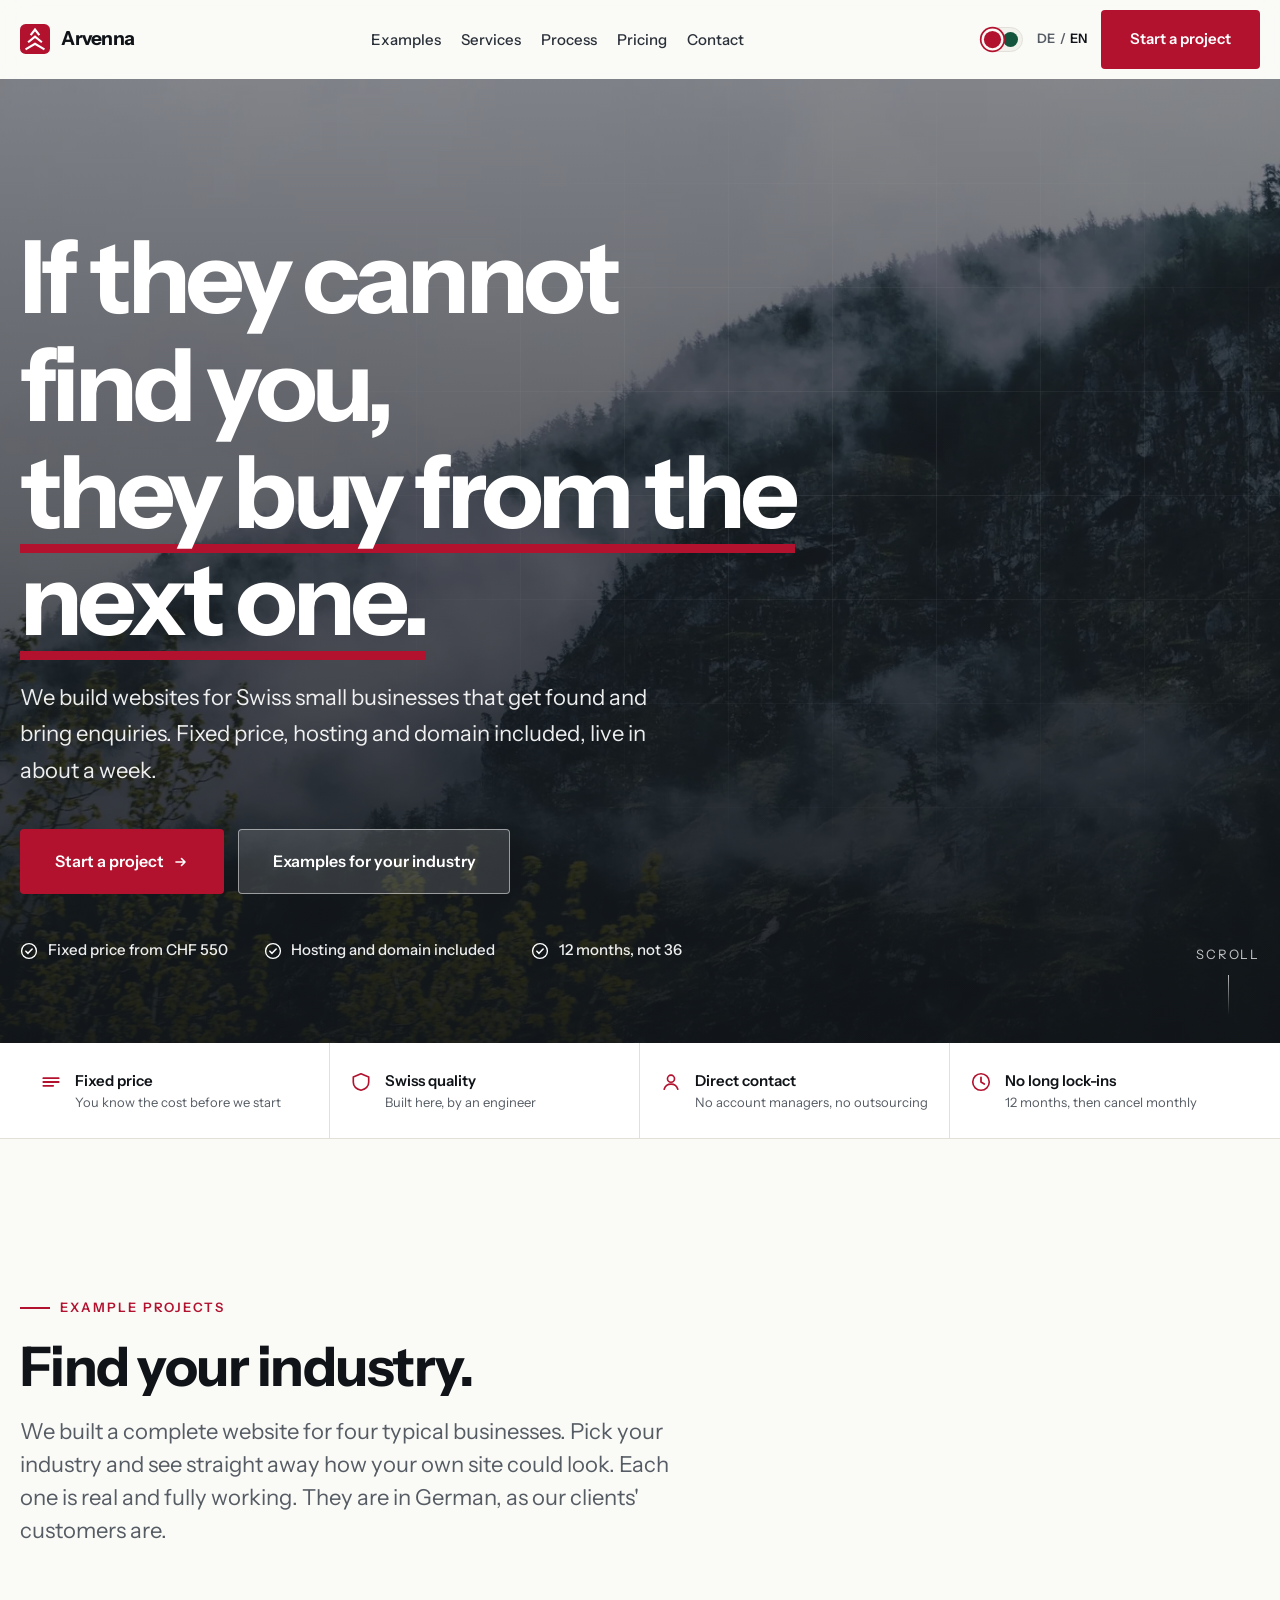
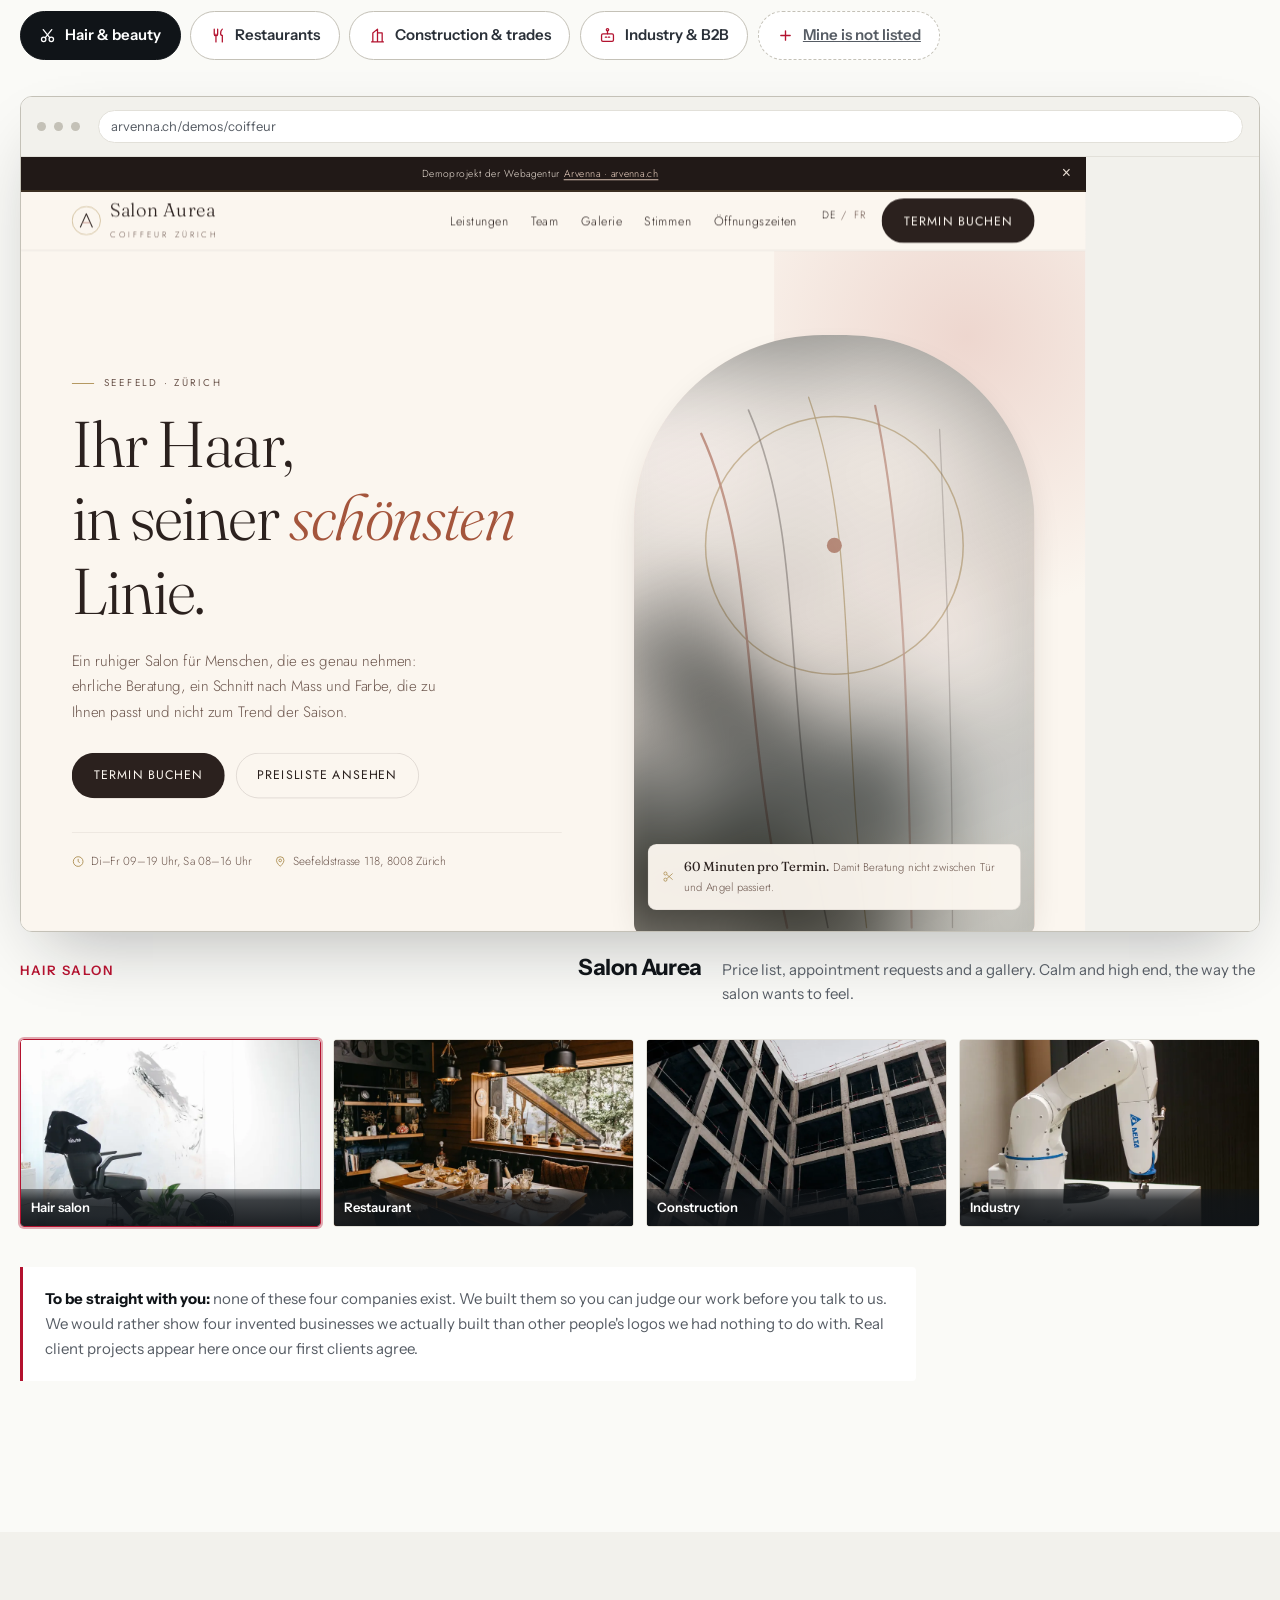
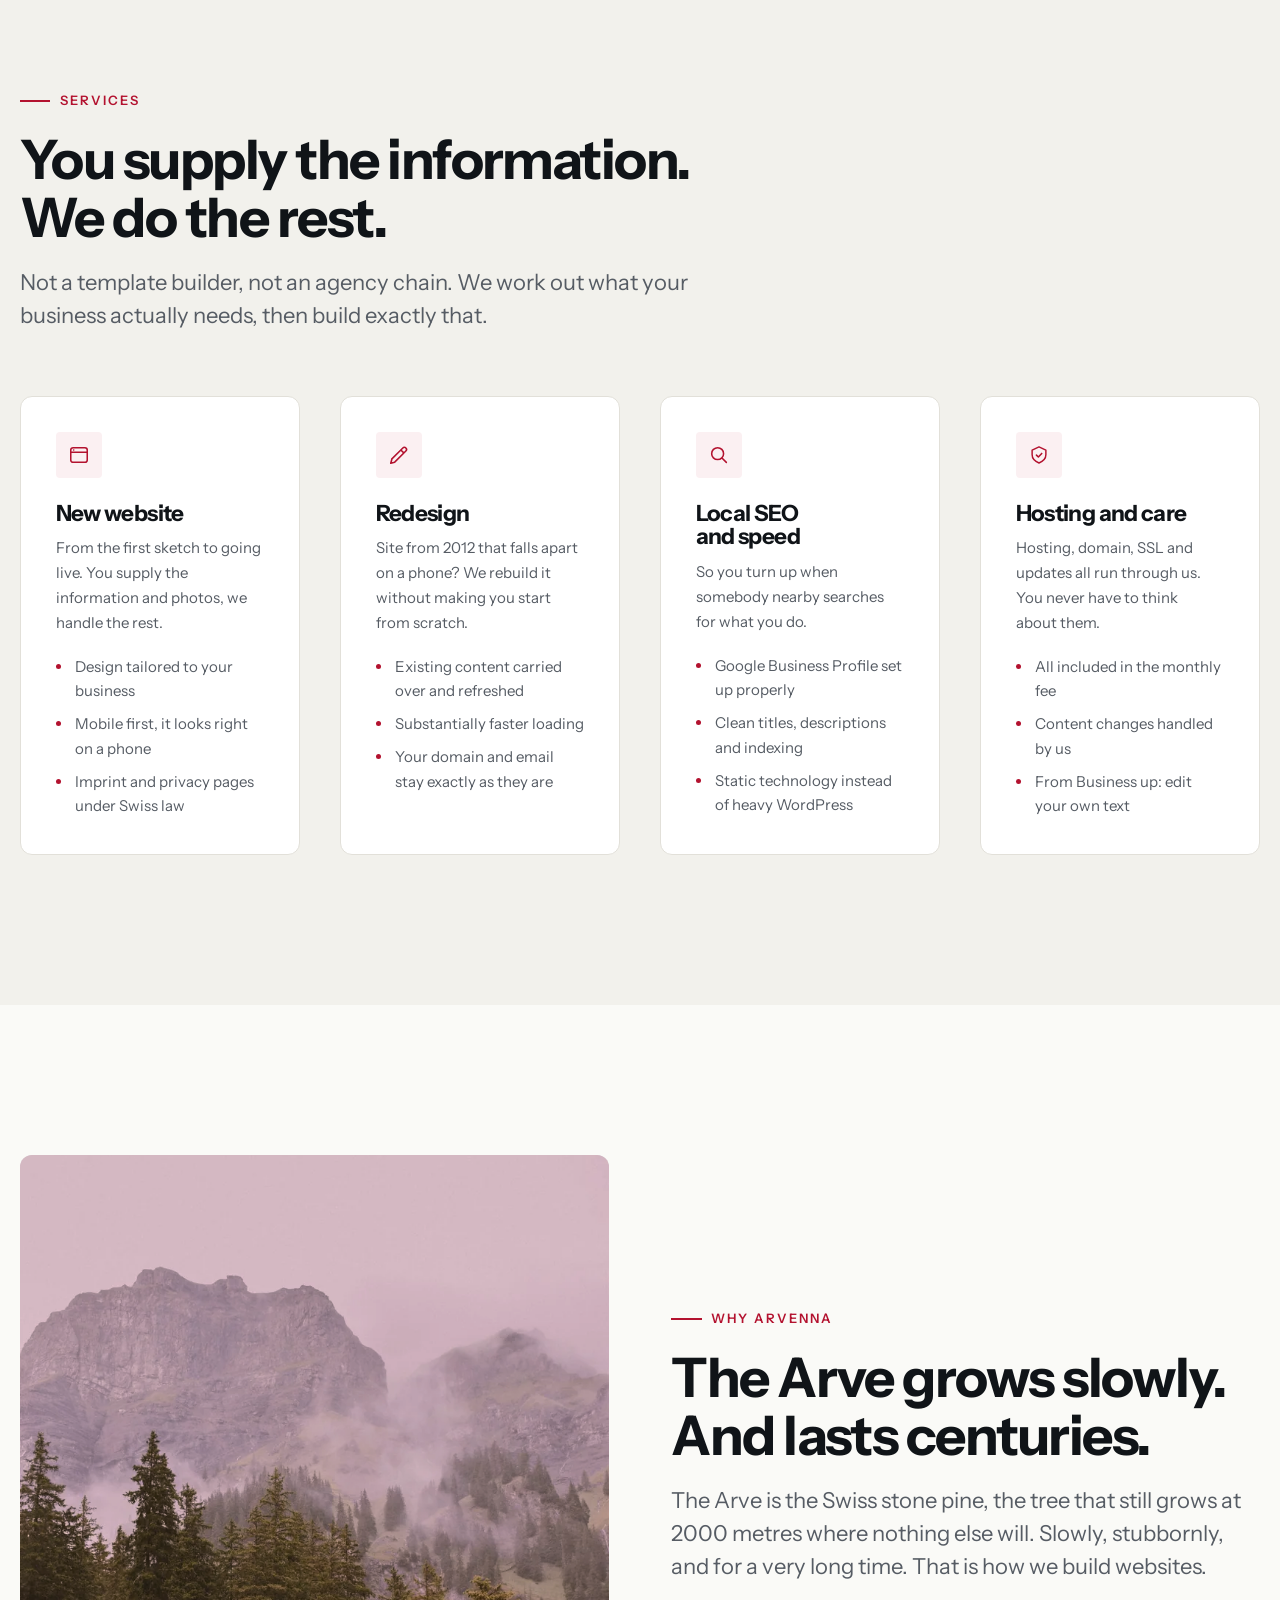
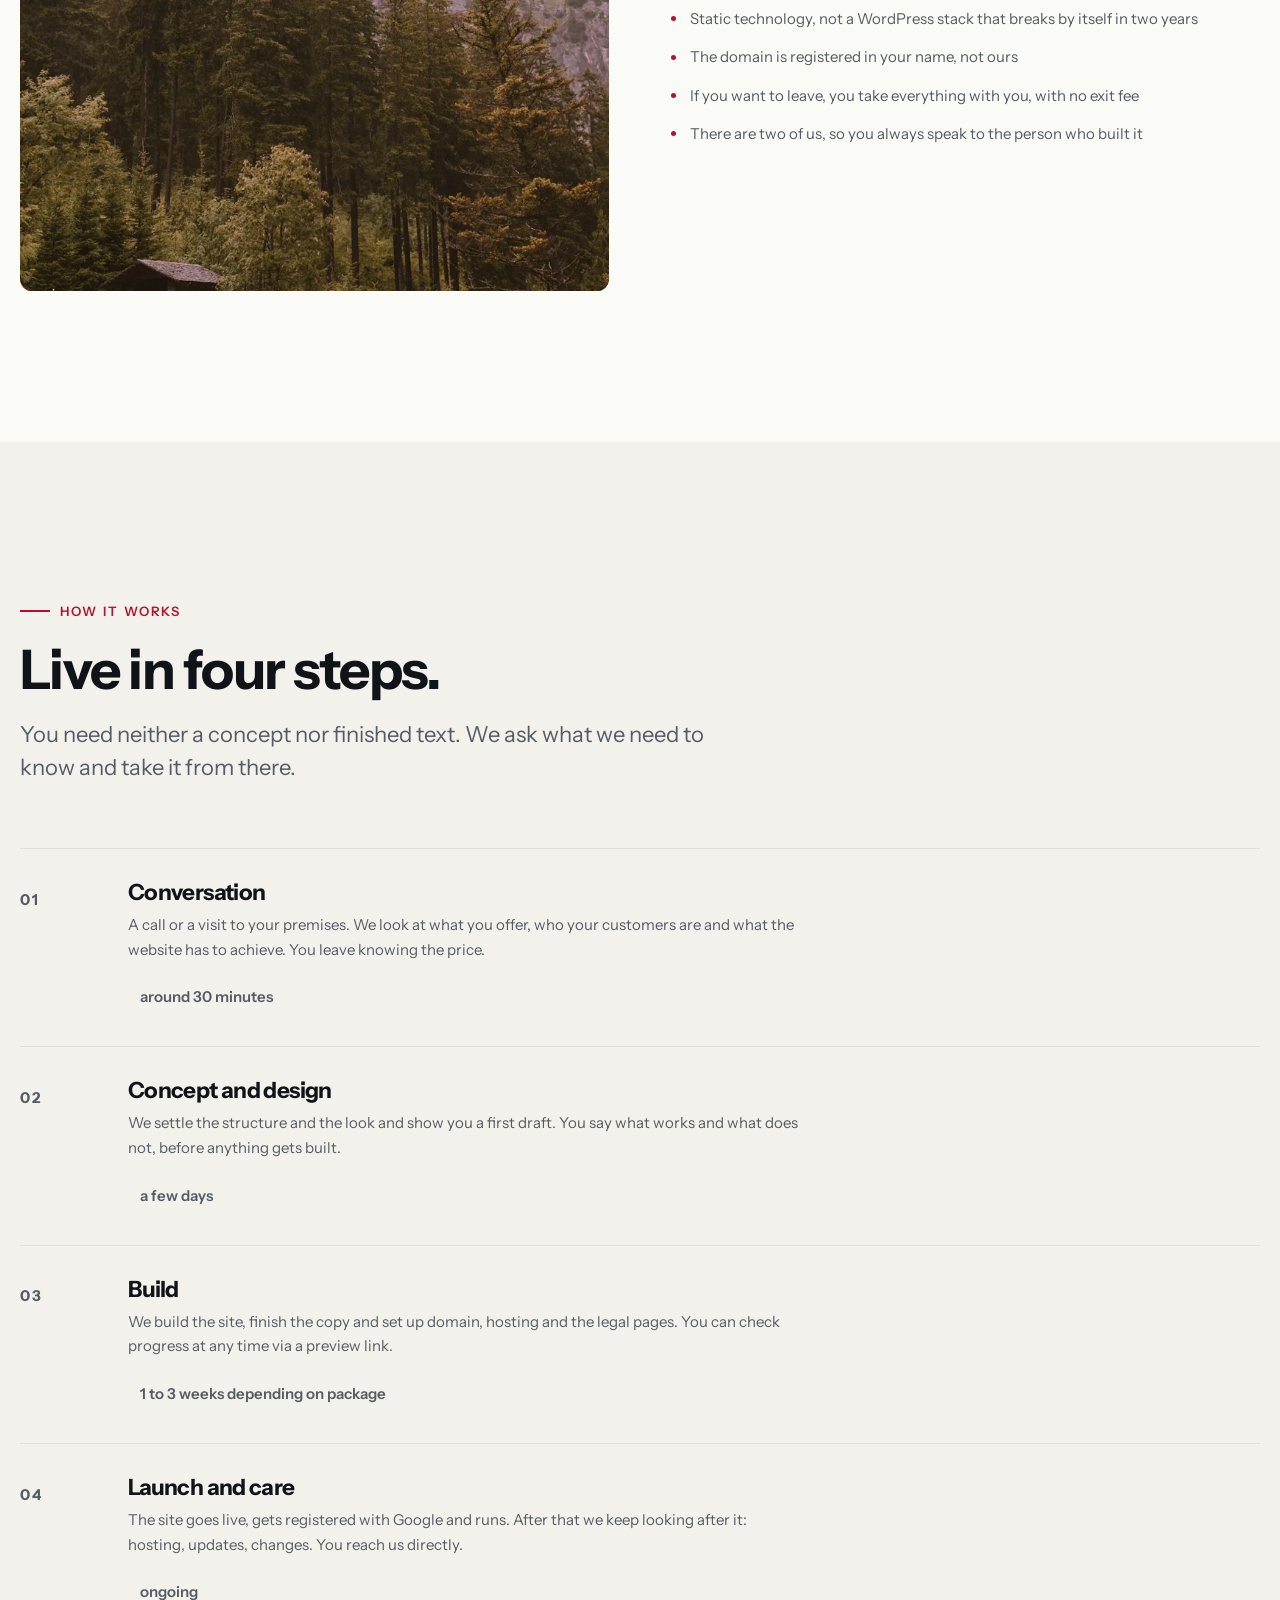
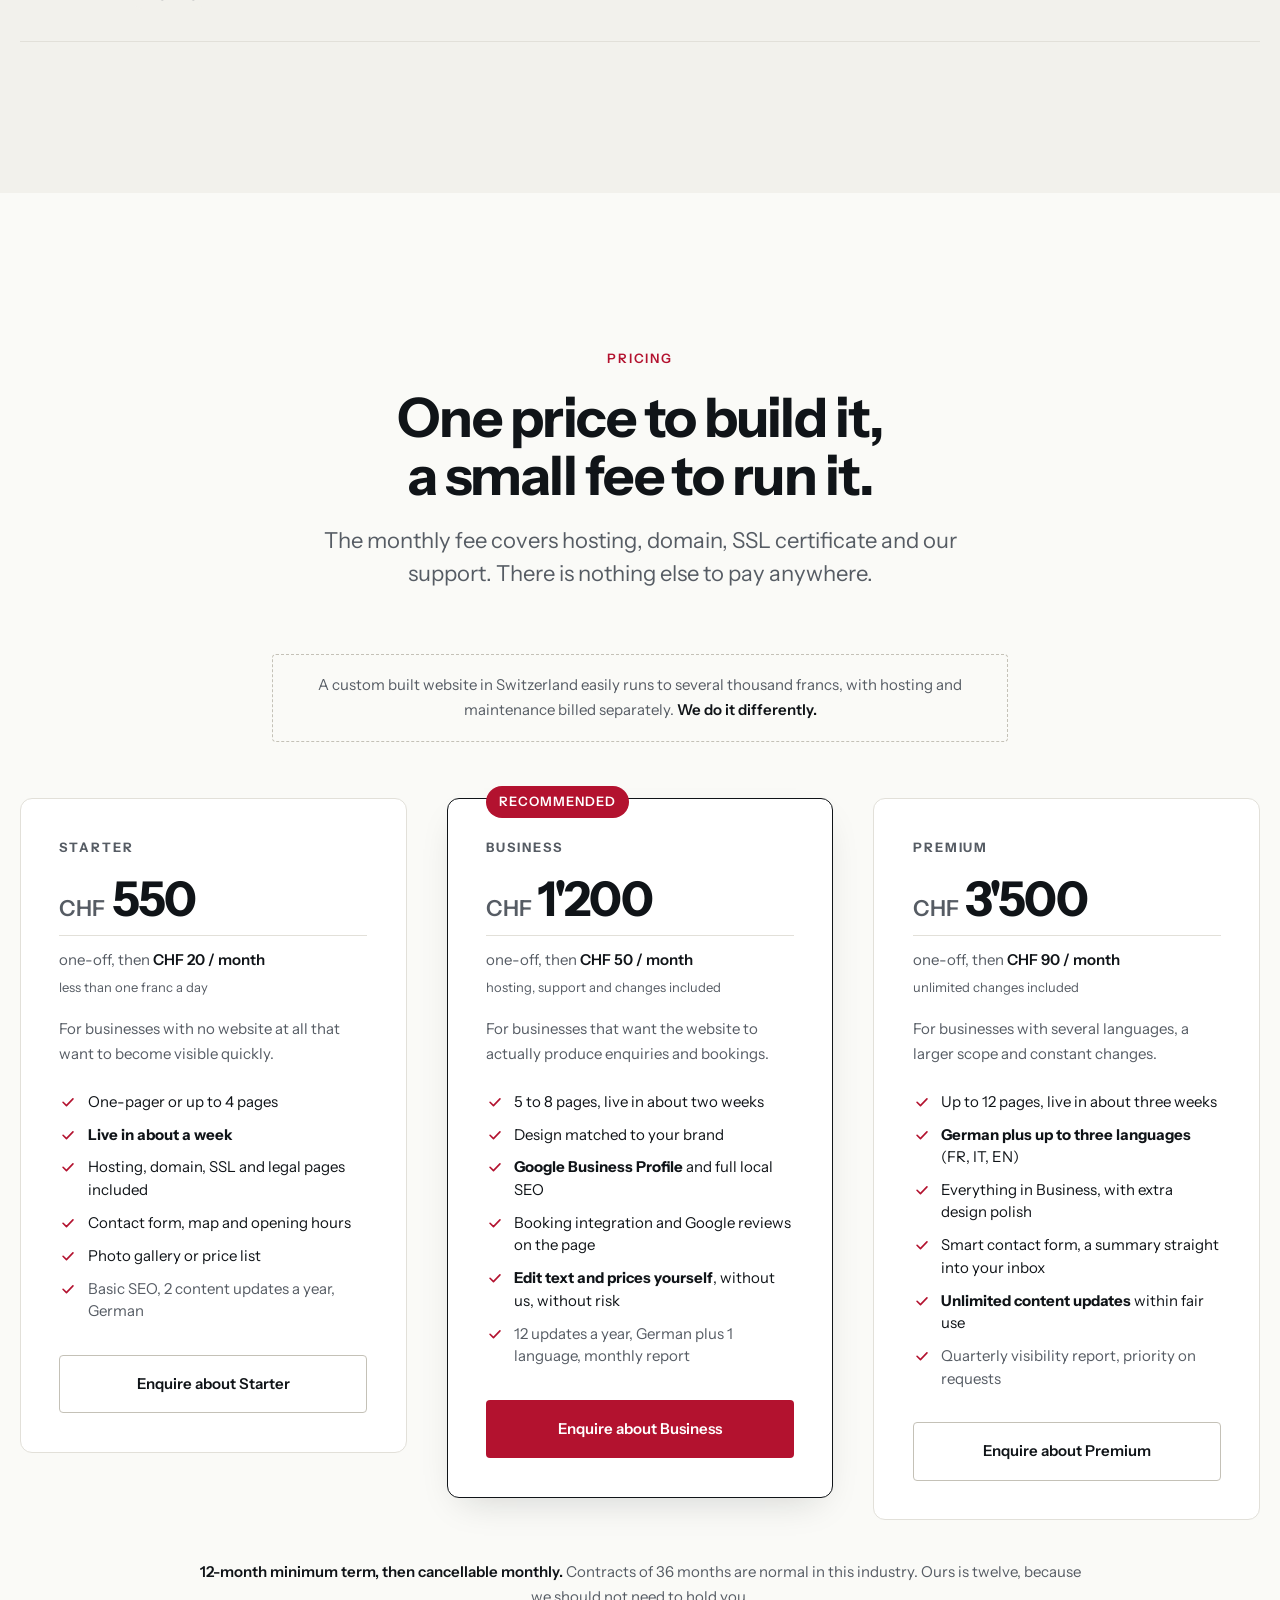
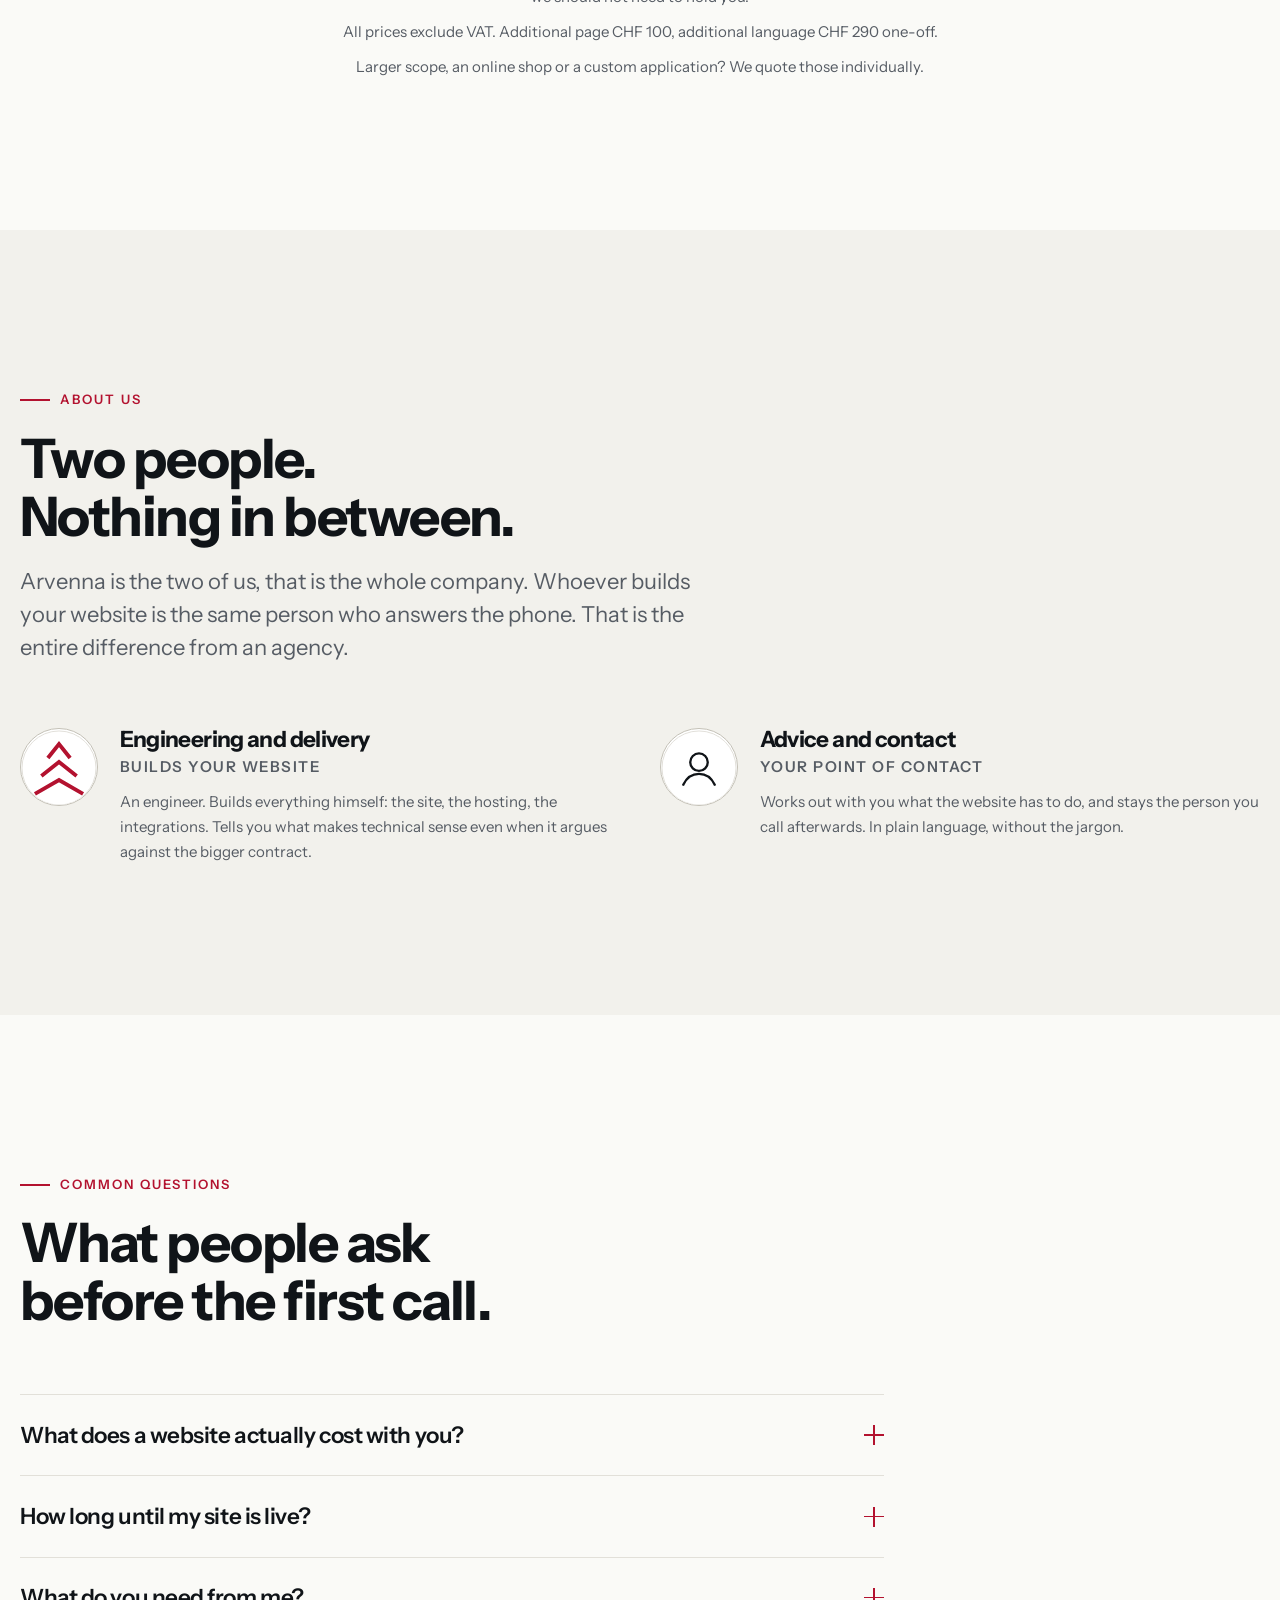
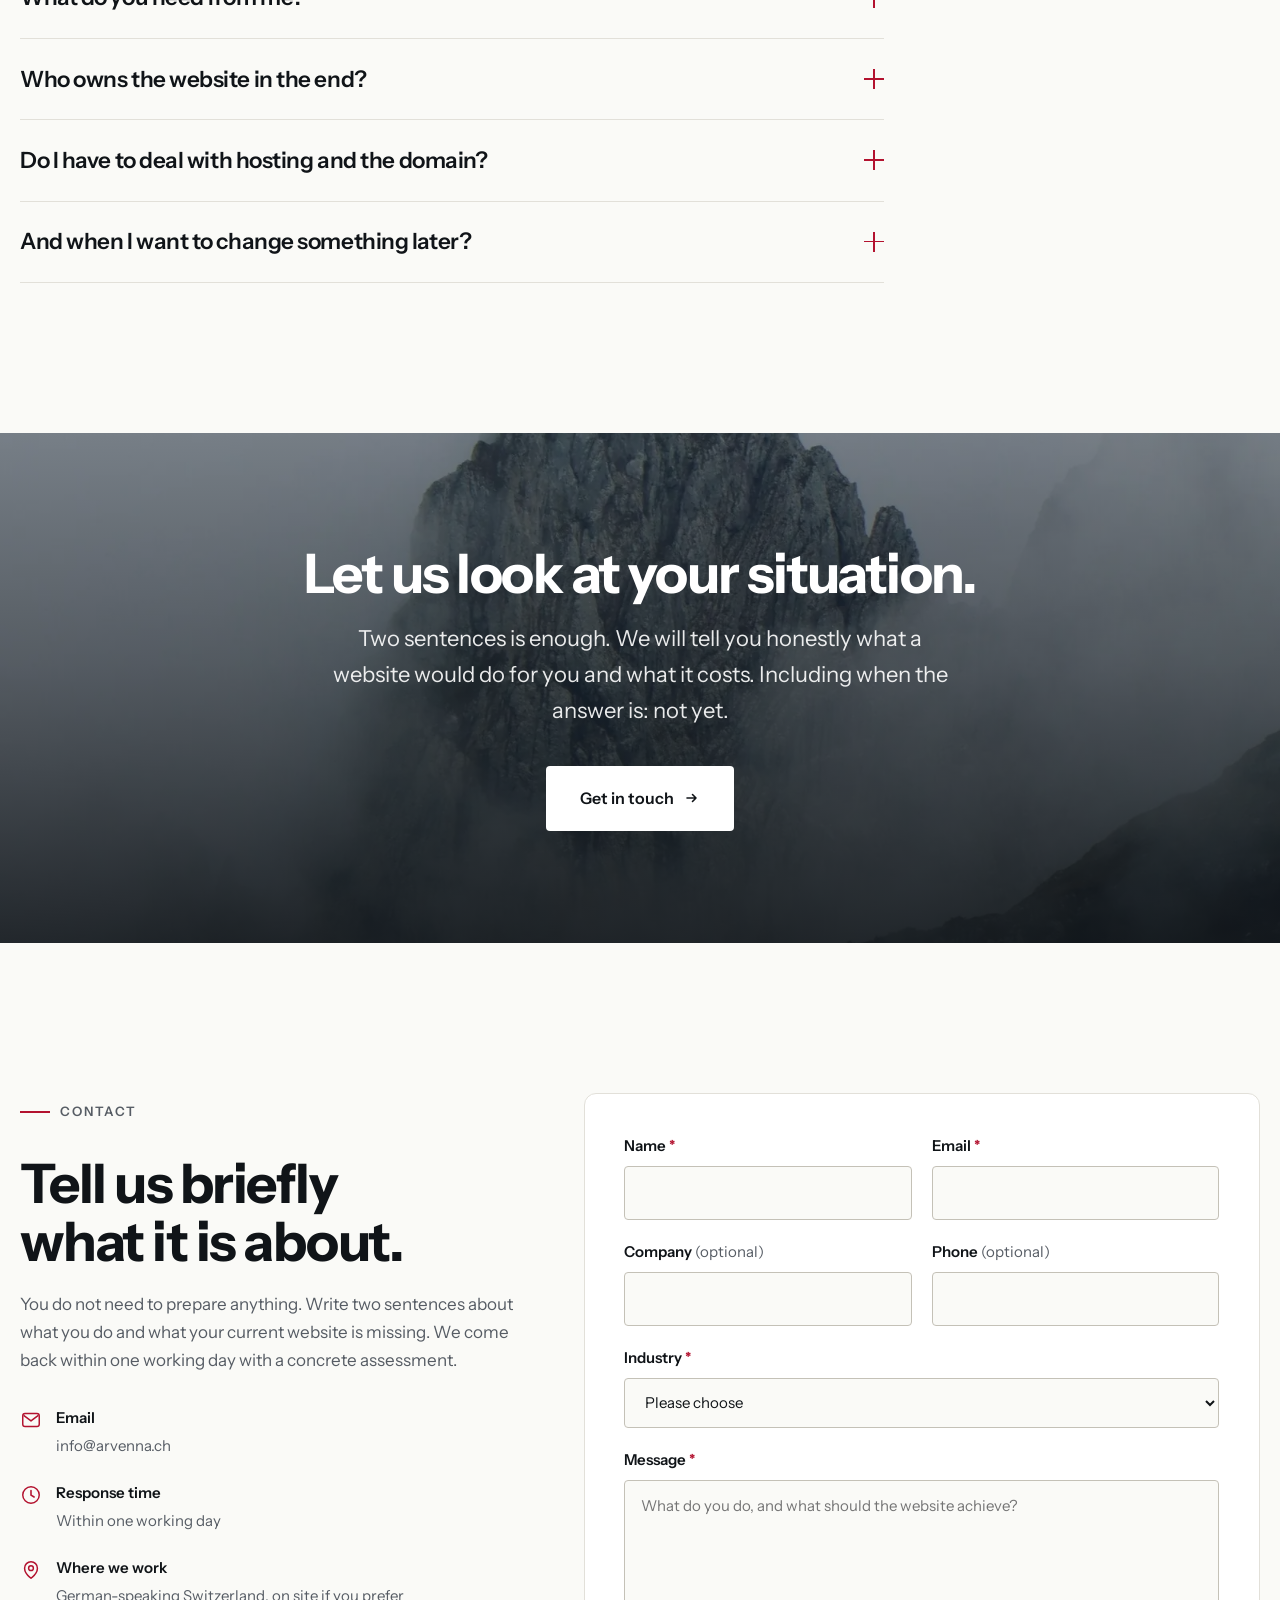
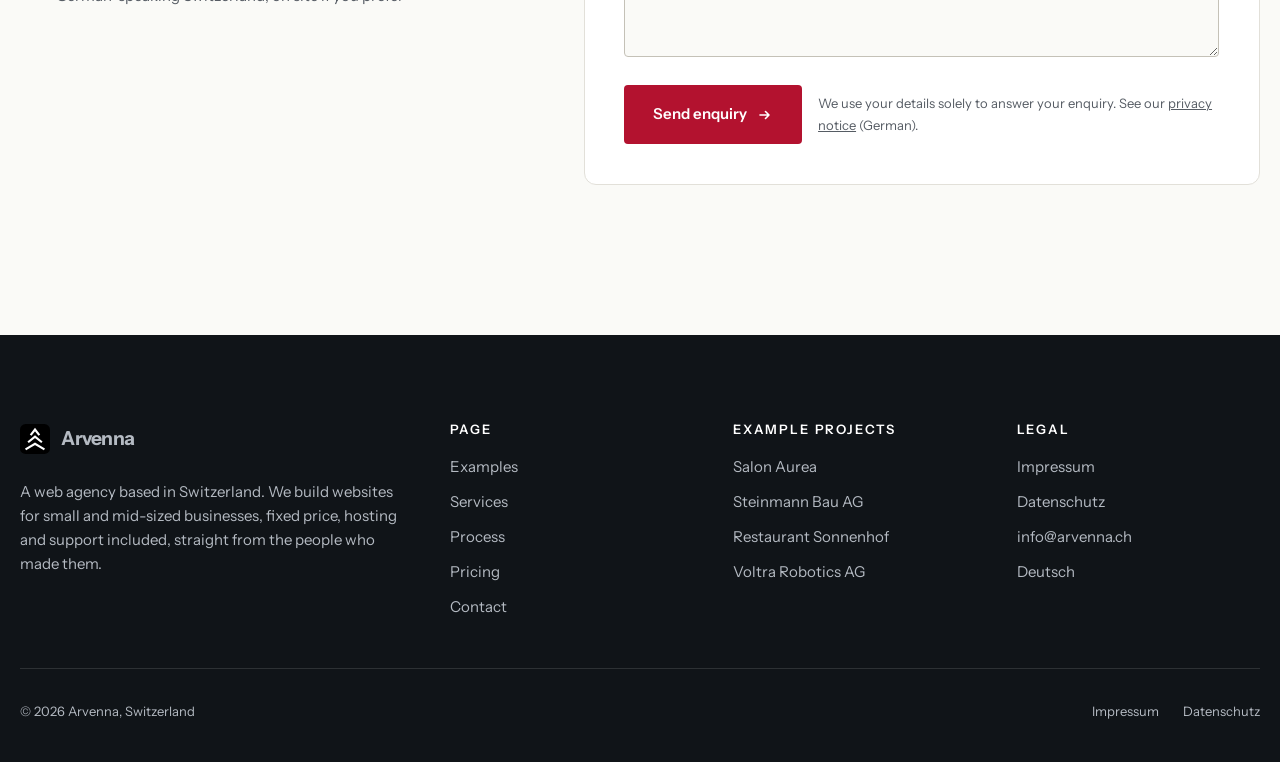
==== en/index.html @ 27465a69 "feat: Arvenna website preview Statische Website für die Webagentur Arvenna, plus vier vollständige D" ====
<!DOCTYPE html>
<html lang="en">
<head>
<meta charset="utf-8">
<meta name="viewport" content="width=device-width, initial-scale=1">
<title>Arvenna | Swiss Web Agency | Websites for Small Business from CHF 550</title>
<meta name="description" content="We build websites for Swiss small businesses that get found and bring enquiries. Fixed price from CHF 550, hosting and domain included, live in about a week.">
<link rel="canonical" href="https://arvenna.ch/en/">
<link rel="alternate" hreflang="de-CH" href="https://arvenna.ch/">
<link rel="alternate" hreflang="en" href="https://arvenna.ch/en/">
<link rel="alternate" hreflang="x-default" href="https://arvenna.ch/">

<meta property="og:type" content="website">
<meta property="og:locale" content="en_GB">
<meta property="og:url" content="https://arvenna.ch/en/">
<meta property="og:site_name" content="Arvenna">
<meta property="og:title" content="Arvenna | Swiss Web Agency">
<meta property="og:description" content="Websites for Swiss small businesses. Fixed price, hosting included, live in weeks.">
<!-- TODO: add og:image once a 1200x630 preview image exists -->
<meta name="twitter:card" content="summary_large_image">

<link rel="icon" href="../assets/favicon.svg" type="image/svg+xml">
<link rel="preconnect" href="https://fonts.googleapis.com">
<link rel="preconnect" href="https://fonts.gstatic.com" crossorigin>
<link href="https://fonts.googleapis.com/css2?family=Instrument+Sans:wght@400;500;600;700&display=swap" rel="stylesheet">
<link rel="preload" as="image" href="../assets/img/arvenna/alpine-wide-1600.webp" fetchpriority="high">
<link rel="stylesheet" href="../assets/css/main.css">
<script>
  document.documentElement.classList.add('js');
  try {
    var t = localStorage.getItem('arvenna-theme');
    if (t === 'forest') document.documentElement.setAttribute('data-theme', 'forest');
  } catch (e) {}
</script>
</head>
<body>

<a class="skip-link" href="#main">Skip to content</a>

<header class="site-header">
  <div class="wrap header-inner">
    <a class="brand" href="index.html" aria-label="Arvenna, home">
      <svg viewBox="0 0 32 32" aria-hidden="true" focusable="false">
        <rect class="mark-bg" width="32" height="32" rx="6"/>
        <g fill="none" stroke="#fff" stroke-width="2.31" stroke-linecap="butt" stroke-linejoin="miter"><path d="M11.38 11.88 L16 6 L20.62 11.88"/><path d="M8.65 19.44 L16 13.56 L23.35 19.44"/><path d="M5.92 27 L16 21.12 L26.08 27"/></g>
      </svg>
      Arvenna
    </a>

    <nav class="nav" aria-label="Main navigation">
      <ul>
        <li><a href="#work">Examples</a></li>
        <li><a href="#services">Services</a></li>
        <li><a href="#process">Process</a></li>
        <li><a href="#pricing">Pricing</a></li>
        <li><a href="#contact">Contact</a></li>
      </ul>
    </nav>

    <div class="header-actions">
      <button class="theme-toggle" type="button" id="themeToggle" aria-label="Switch colour variant" title="Switch colour variant">
        <span class="dot-red"></span><span class="dot-green"></span>
      </button>
      <p class="lang-switch">
        <a href="../index.html" lang="de" hreflang="de-CH">DE</a>
        <span class="sep" aria-hidden="true">/</span>
        <a href="index.html" aria-current="true" lang="en">EN</a>
      </p>
      <a class="btn btn--primary header-cta" href="#contact">Start a project</a>
      <button class="nav-toggle" type="button" aria-expanded="false" aria-controls="mobileNav" aria-label="Open menu">
        <span></span><span></span><span></span>
      </button>
    </div>
  </div>

  <nav class="mobile-nav" id="mobileNav" aria-label="Navigation mobile">
    <div class="wrap">
      <a href="#work">Examples</a>
      <a href="#services">Services</a>
      <a href="#process">Process</a>
      <a href="#pricing">Pricing</a>
      <a href="#contact">Contact</a>
      <a class="btn btn--primary btn--wide" href="#contact">Start a project</a>
    </div>
  </nav>
</header>

<main id="main">

  <!-- Hero -->
  <section class="hero">
    <div class="hero-bg">
      <div class="ph ph--kb ph--scrim" style="background-image:url([data-uri])">
        <img src="../assets/img/arvenna/alpine-wide-1600.webp"
             srcset="../assets/img/arvenna/alpine-wide-800.webp 800w, ../assets/img/arvenna/alpine-wide-1600.webp 1600w"
             sizes="100vw" width="1600" height="1067" alt="" fetchpriority="high" decoding="async">
      </div>
    </div>

    <div class="wrap">
      <div class="hero-content">
        <h1 class="hero-anim">If they cannot find you,<br><span class="accent">they buy from the next one.</span></h1>
        <p class="hero-lead hero-anim">
          We build websites for Swiss small businesses that get found and bring
          enquiries. Fixed price, hosting and domain included, live in about a week.
        </p>
        <div class="hero-actions hero-anim">
          <a class="btn btn--primary btn--lg" href="#contact">
            Start a project
            <svg class="arrow" width="16" height="16" viewBox="0 0 16 16" fill="none" aria-hidden="true"><path d="M3 8h9M8.5 4.5 12 8l-3.5 3.5" stroke="currentColor" stroke-width="1.6" stroke-linecap="round" stroke-linejoin="round"/></svg>
          </a>
          <a class="btn btn--onphoto btn--lg" href="#work">Examples for your industry</a>
        </div>
        <ul class="hero-proof hero-anim">
          <li><svg viewBox="0 0 20 20" fill="none" aria-hidden="true"><circle cx="10" cy="10" r="8.25" stroke="currentColor" stroke-width="1.5"/><path d="M6.5 10.2 8.9 12.6 13.5 7.8" stroke="currentColor" stroke-width="1.7" stroke-linecap="round" stroke-linejoin="round"/></svg> Fixed price from CHF 550</li>
          <li><svg viewBox="0 0 20 20" fill="none" aria-hidden="true"><circle cx="10" cy="10" r="8.25" stroke="currentColor" stroke-width="1.5"/><path d="M6.5 10.2 8.9 12.6 13.5 7.8" stroke="currentColor" stroke-width="1.7" stroke-linecap="round" stroke-linejoin="round"/></svg> Hosting and domain included</li>
          <li><svg viewBox="0 0 20 20" fill="none" aria-hidden="true"><circle cx="10" cy="10" r="8.25" stroke="currentColor" stroke-width="1.5"/><path d="M6.5 10.2 8.9 12.6 13.5 7.8" stroke="currentColor" stroke-width="1.7" stroke-linecap="round" stroke-linejoin="round"/></svg> 12 months, not 36</li>
        </ul>
      </div>
    </div>

    <p class="hero-scroll" aria-hidden="true"><span>Scroll</span><i></i></p>
  </section>

  <!-- Trust bar -->
  <section class="trust" aria-label="What sets us apart">
    <div class="wrap">
      <ul>
        <li>
          <svg viewBox="0 0 20 20" fill="none" aria-hidden="true"><path d="M3 6.5h14M3 10h14M3 13.5h9" stroke="currentColor" stroke-width="1.6" stroke-linecap="round"/></svg>
          <div><strong>Fixed price</strong><span>You know the cost before we start</span></div>
        </li>
        <li>
          <svg viewBox="0 0 20 20" fill="none" aria-hidden="true"><path d="M10 2.5 3 5.5v4.7c0 3.4 2.8 6.1 7 7.3 4.2-1.2 7-3.9 7-7.3V5.5L10 2.5Z" stroke="currentColor" stroke-width="1.5" stroke-linejoin="round"/></svg>
          <div><strong>Swiss quality</strong><span>Built here, by an engineer</span></div>
        </li>
        <li>
          <svg viewBox="0 0 20 20" fill="none" aria-hidden="true"><circle cx="10" cy="7" r="3.2" stroke="currentColor" stroke-width="1.5"/><path d="M3.8 16.5c.9-3 3.3-4.6 6.2-4.6s5.3 1.6 6.2 4.6" stroke="currentColor" stroke-width="1.5" stroke-linecap="round"/></svg>
          <div><strong>Direct contact</strong><span>No account managers, no outsourcing</span></div>
        </li>
        <li>
          <svg viewBox="0 0 20 20" fill="none" aria-hidden="true"><circle cx="10" cy="10" r="7.5" stroke="currentColor" stroke-width="1.5"/><path d="M10 5.8V10l3 1.8" stroke="currentColor" stroke-width="1.6" stroke-linecap="round" stroke-linejoin="round"/></svg>
          <div><strong>No long lock-ins</strong><span>12 months, then cancel monthly</span></div>
        </li>
      </ul>
    </div>
  </section>

  <!-- Work, live preview -->
  <section class="section" id="work">
    <div class="wrap">
      <div class="section-head reveal">
        <p class="eyebrow">Example projects</p>
        <h2 class="section-title"><span class="wipe"><span>Find your industry.</span></span></h2>
        <p class="lead">
          We built a complete website for four typical businesses. Pick your industry
          and see straight away how your own site could look. Each one is real and
          fully working. They are in German, as our clients' customers are.
        </p>
      </div>

      <div class="branch-bar reveal" role="tablist" aria-label="Choose an industry">
        <button class="branch-chip" role="tab" type="button" aria-selected="true" data-demo="coiffeur">
          <svg viewBox="0 0 20 20" fill="none" aria-hidden="true"><circle cx="5.5" cy="14.5" r="2.6" stroke="currentColor" stroke-width="1.5"/><circle cx="14.5" cy="14.5" r="2.6" stroke="currentColor" stroke-width="1.5"/><path d="M7.4 12.6 15 3M12.6 12.6 5 3" stroke="currentColor" stroke-width="1.5" stroke-linecap="round"/></svg>
          Hair &amp; beauty
        </button>
        <button class="branch-chip" role="tab" type="button" aria-selected="false" data-demo="gastro">
          <svg viewBox="0 0 20 20" fill="none" aria-hidden="true"><path d="M5 2.5v6a2 2 0 0 0 4 0v-6M7 8.5v9" stroke="currentColor" stroke-width="1.5" stroke-linecap="round"/><path d="M14.5 2.5c-1.4 1.2-2 3-2 5s.6 2.5 2 2.5v7.5" stroke="currentColor" stroke-width="1.5" stroke-linecap="round" stroke-linejoin="round"/></svg>
          Restaurants
        </button>
        <button class="branch-chip" role="tab" type="button" aria-selected="false" data-demo="baufirma">
          <svg viewBox="0 0 20 20" fill="none" aria-hidden="true"><path d="M2.5 17.5h15M4.5 17.5V7l5.5-4.5V17.5M10 7h5.5v10.5" stroke="currentColor" stroke-width="1.5" stroke-linejoin="round"/></svg>
          Construction &amp; trades
        </button>
        <button class="branch-chip" role="tab" type="button" aria-selected="false" data-demo="robotik">
          <svg viewBox="0 0 20 20" fill="none" aria-hidden="true"><rect x="3" y="8" width="14" height="9" rx="1.6" stroke="currentColor" stroke-width="1.5"/><path d="M10 8V4.5M7.5 12h1.5M11 12h1.5" stroke="currentColor" stroke-width="1.5" stroke-linecap="round"/><circle cx="10" cy="3.2" r="1.4" stroke="currentColor" stroke-width="1.5"/></svg>
          Industry &amp; B2B
        </button>
        <a class="branch-chip branch-chip--ghost" href="#contact" id="branchMissing">
          <svg viewBox="0 0 20 20" fill="none" aria-hidden="true"><path d="M10 4.5v11M4.5 10h11" stroke="currentColor" stroke-width="1.6" stroke-linecap="round"/></svg>
          Mine is not listed
        </a>
      </div>

      <div class="stage-wrap reveal" data-base="../">
        <div class="stage">
          <div class="stage-bar" aria-hidden="true">
            <i></i><i></i><i></i>
            <span class="stage-url" id="stageUrl">arvenna.ch/demos/coiffeur</span>
          </div>
          <div class="stage-viewport" id="stageViewport">
            <p class="stage-loading" id="stageLoading"><span class="stage-spin"></span><span>Loading preview</span></p>
            <iframe class="stage-frame" id="stageFrame" title="Live preview of the selected demo project"
                    scrolling="no" tabindex="-1" loading="lazy"></iframe>
            <a class="stage-hit" id="stageLink" href="../demos/coiffeur/index.html">
              <span>
                Open demo at full size
                <svg class="arrow" width="15" height="15" viewBox="0 0 16 16" fill="none" aria-hidden="true"><path d="M3 8h9M8.5 4.5 12 8l-3.5 3.5" stroke="currentColor" stroke-width="1.6" stroke-linecap="round" stroke-linejoin="round"/></svg>
              </span>
            </a>
          </div>
        </div>

        <div class="stage-meta">
          <p class="branch-label" id="stageBranch">Hair salon</p>
          <h3 id="stageName">Salon Aurea</h3>
          <p id="stageDesc">Price list, appointment requests and a gallery. Calm and high end, the way the salon wants to feel.</p>
        </div>

        <div class="demo-thumbs" id="demoThumbs">
          <figure class="demo-thumb" role="button" tabindex="0" aria-selected="true" data-demo="coiffeur">
            <div class="ph ph--zoom" style="background-image:url([data-uri])">
              <img src="../assets/img/coiffeur/salon-hero-800.webp" width="1600" height="2400" loading="lazy" decoding="async" alt="Preview of the hair salon demo project">
            </div>
            <figcaption>Hair salon</figcaption>
          </figure>
          <figure class="demo-thumb" role="button" tabindex="0" aria-selected="false" data-demo="gastro">
            <div class="ph ph--zoom" style="background-image:url([data-uri])">
              <img src="../assets/img/gastro/stube-hero-800.webp" width="1600" height="2399" loading="lazy" decoding="async" alt="Preview of the restaurant demo project">
            </div>
            <figcaption>Restaurant</figcaption>
          </figure>
          <figure class="demo-thumb" role="button" tabindex="0" aria-selected="false" data-demo="baufirma">
            <div class="ph ph--zoom" style="background-image:url([data-uri])">
              <img src="../assets/img/baufirma/beton-raster-800.webp" width="1600" height="1067" loading="lazy" decoding="async" alt="Preview of the construction demo project">
            </div>
            <figcaption>Construction</figcaption>
          </figure>
          <figure class="demo-thumb" role="button" tabindex="0" aria-selected="false" data-demo="robotik">
            <div class="ph ph--zoom" style="background-image:url([data-uri])">
              <img src="../assets/img/robotik/arm-hero-800.webp" width="1600" height="1067" loading="lazy" decoding="async" alt="Preview of the industrial automation demo project">
            </div>
            <figcaption>Industry</figcaption>
          </figure>
        </div>
      </div>

      <p class="demo-disclaimer reveal">
        <strong>To be straight with you:</strong> none of these four companies exist. We
        built them so you can judge our work before you talk to us. We would rather show
        four invented businesses we actually built than other people's logos we had
        nothing to do with. Real client projects appear here once our first clients agree.
      </p>
    </div>
  </section>

  <!-- Services -->
  <section class="section section--alt" id="services">
    <div class="wrap">
      <div class="section-head reveal">
        <p class="eyebrow">Services</p>
        <h2 class="section-title">You supply the information. We do the rest.</h2>
        <p class="lead">
          Not a template builder, not an agency chain. We work out what your business
          actually needs, then build exactly that.
        </p>
      </div>

      <div class="grid grid--4 stagger">
        <article class="card">
          <div class="card-icon"><svg viewBox="0 0 24 24" fill="none" aria-hidden="true"><rect x="3" y="4" width="18" height="16" rx="2.5" stroke="currentColor" stroke-width="1.7"/><path d="M3 9h18" stroke="currentColor" stroke-width="1.7"/><circle cx="6.2" cy="6.5" r=".9" fill="currentColor"/></svg></div>
          <h3>New website</h3>
          <p>From the first sketch to going live. You supply the information and photos, we handle the rest.</p>
          <ul class="card-list">
            <li>Design tailored to your business</li>
            <li>Mobile first, it looks right on a phone</li>
            <li>Imprint and privacy pages under Swiss law</li>
          </ul>
        </article>

        <article class="card">
          <div class="card-icon"><svg viewBox="0 0 24 24" fill="none" aria-hidden="true"><path d="M4 16.5 16.2 4.3a2.3 2.3 0 0 1 3.3 3.3L7.3 19.8 3 21l1.2-4.3Z" stroke="currentColor" stroke-width="1.7" stroke-linejoin="round"/><path d="M14 6.5 17.5 10" stroke="currentColor" stroke-width="1.7"/></svg></div>
          <h3>Redesign</h3>
          <p>Site from 2012 that falls apart on a phone? We rebuild it without making you start from scratch.</p>
          <ul class="card-list">
            <li>Existing content carried over and refreshed</li>
            <li>Substantially faster loading</li>
            <li>Your domain and email stay exactly as they are</li>
          </ul>
        </article>

        <article class="card">
          <div class="card-icon"><svg viewBox="0 0 24 24" fill="none" aria-hidden="true"><circle cx="10.5" cy="10.5" r="6.5" stroke="currentColor" stroke-width="1.7"/><path d="m15.5 15.5 4.5 4.5" stroke="currentColor" stroke-width="1.7" stroke-linecap="round"/></svg></div>
          <h3>Local SEO and speed</h3>
          <p>So you turn up when somebody nearby searches for what you do.</p>
          <ul class="card-list">
            <li>Google Business Profile set up properly</li>
            <li>Clean titles, descriptions and indexing</li>
            <li>Static technology instead of heavy WordPress</li>
          </ul>
        </article>

        <article class="card">
          <div class="card-icon"><svg viewBox="0 0 24 24" fill="none" aria-hidden="true"><path d="M12 3.2 4.5 6.6v5.2c0 4 3 7.1 7.5 8.9 4.5-1.8 7.5-4.9 7.5-8.9V6.6L12 3.2Z" stroke="currentColor" stroke-width="1.6" stroke-linejoin="round"/><path d="M9.2 12.1 11.3 14.2 15 10.3" stroke="currentColor" stroke-width="1.7" stroke-linecap="round" stroke-linejoin="round"/></svg></div>
          <h3>Hosting and care</h3>
          <p>Hosting, domain, SSL and updates all run through us. You never have to think about them.</p>
          <ul class="card-list">
            <li>All included in the monthly fee</li>
            <li>Content changes handled by us</li>
            <li>From Business up: edit your own text</li>
          </ul>
        </article>
      </div>
    </div>
  </section>

  <!-- Why us -->
  <section class="section">
    <div class="wrap">
      <div class="split reveal">
        <div class="ph ph--zoom ph--wash" style="background-image:url([data-uri])">
          <img src="../assets/img/arvenna/alpine-pines-800.webp"
               srcset="../assets/img/arvenna/alpine-pines-800.webp 800w, ../assets/img/arvenna/alpine-pines-1600.webp 1600w"
               sizes="(max-width: 767px) 100vw, 45vw" width="1600" height="2400" loading="lazy" decoding="async"
               alt="Misty alpine landscape with stone pines">
        </div>
        <div>
          <p class="eyebrow">Why Arvenna</p>
          <h2 class="section-title">The Arve grows slowly. And lasts centuries.</h2>
          <p class="lead" style="margin-bottom:1.5rem">
            The Arve is the Swiss stone pine, the tree that still grows at 2000 metres
            where nothing else will. Slowly, stubbornly, and for a very long time. That
            is how we build websites.
          </p>
          <ul class="card-list" style="gap:.85rem">
            <li>Static technology, not a WordPress stack that breaks by itself in two years</li>
            <li>The domain is registered in your name, not ours</li>
            <li>If you want to leave, you take everything with you, with no exit fee</li>
            <li>There are two of us, so you always speak to the person who built it</li>
          </ul>
        </div>
      </div>
    </div>
  </section>

  <!-- Process -->
  <section class="section section--alt" id="process">
    <div class="wrap">
      <div class="section-head reveal">
        <p class="eyebrow">How it works</p>
        <h2 class="section-title">Live in four steps.</h2>
        <p class="lead">
          You need neither a concept nor finished text. We ask what we need to know and
          take it from there.
        </p>
      </div>

      <div class="steps stagger">
        <article class="step">
          <p class="step-num" aria-hidden="true"></p>
          <div>
            <h3>Conversation</h3>
            <p>A call or a visit to your premises. We look at what you offer, who your customers are and what the website has to achieve. You leave knowing the price.</p>
          </div>
          <p class="step-time">around 30 minutes</p>
        </article>
        <article class="step">
          <p class="step-num" aria-hidden="true"></p>
          <div>
            <h3>Concept and design</h3>
            <p>We settle the structure and the look and show you a first draft. You say what works and what does not, before anything gets built.</p>
          </div>
          <p class="step-time">a few days</p>
        </article>
        <article class="step">
          <p class="step-num" aria-hidden="true"></p>
          <div>
            <h3>Build</h3>
            <p>We build the site, finish the copy and set up domain, hosting and the legal pages. You can check progress at any time via a preview link.</p>
          </div>
          <p class="step-time">1 to 3 weeks depending on package</p>
        </article>
        <article class="step">
          <p class="step-num" aria-hidden="true"></p>
          <div>
            <h3>Launch and care</h3>
            <p>The site goes live, gets registered with Google and runs. After that we keep looking after it: hosting, updates, changes. You reach us directly.</p>
          </div>
          <p class="step-time">ongoing</p>
        </article>
      </div>
    </div>
  </section>

  <!-- Pricing -->
  <section class="section" id="pricing">
    <div class="wrap">
      <div class="section-head section-head--center reveal">
        <p class="eyebrow">Pricing</p>
        <h2 class="section-title">One price to build it, a small fee to run it.</h2>
        <p class="lead">
          The monthly fee covers hosting, domain, SSL certificate and our support. There
          is nothing else to pay anywhere.
        </p>
      </div>

      <p class="price-anchor reveal">
        A custom built website in Switzerland easily runs to several thousand francs,
        with hosting and maintenance billed separately. <strong>We do it differently.</strong>
      </p>

      <div class="plans stagger">
        <article class="plan">
          <p class="plan-name">Starter</p>
          <p class="plan-price"><span class="cur">CHF</span>550</p>
          <p class="plan-monthly">one-off, then <strong>CHF 20 / month</strong><span class="plan-perday">less than one franc a day</span></p>
          <p class="plan-desc">For businesses with no website at all that want to become visible quickly.</p>
          <ul class="plan-features">
            <li><svg viewBox="0 0 20 20" fill="none" aria-hidden="true"><path d="M4.5 10.3 8.3 14 15.5 6.5" stroke="currentColor" stroke-width="1.8" stroke-linecap="round" stroke-linejoin="round"/></svg><span>One-pager or up to 4 pages</span></li>
            <li><svg viewBox="0 0 20 20" fill="none" aria-hidden="true"><path d="M4.5 10.3 8.3 14 15.5 6.5" stroke="currentColor" stroke-width="1.8" stroke-linecap="round" stroke-linejoin="round"/></svg><span><strong>Live in about a week</strong></span></li>
            <li><svg viewBox="0 0 20 20" fill="none" aria-hidden="true"><path d="M4.5 10.3 8.3 14 15.5 6.5" stroke="currentColor" stroke-width="1.8" stroke-linecap="round" stroke-linejoin="round"/></svg><span>Hosting, domain, SSL and legal pages included</span></li>
            <li><svg viewBox="0 0 20 20" fill="none" aria-hidden="true"><path d="M4.5 10.3 8.3 14 15.5 6.5" stroke="currentColor" stroke-width="1.8" stroke-linecap="round" stroke-linejoin="round"/></svg><span>Contact form, map and opening hours</span></li>
            <li><svg viewBox="0 0 20 20" fill="none" aria-hidden="true"><path d="M4.5 10.3 8.3 14 15.5 6.5" stroke="currentColor" stroke-width="1.8" stroke-linecap="round" stroke-linejoin="round"/></svg><span>Photo gallery or price list</span></li>
            <li><svg viewBox="0 0 20 20" fill="none" aria-hidden="true"><path d="M4.5 10.3 8.3 14 15.5 6.5" stroke="currentColor" stroke-width="1.8" stroke-linecap="round" stroke-linejoin="round"/></svg><span class="muted">Basic SEO, 2 content updates a year, German</span></li>
          </ul>
          <a class="btn btn--ghost btn--wide" href="#contact">Enquire about Starter</a>
        </article>

        <article class="plan plan--featured">
          <p class="plan-badge">Recommended</p>
          <p class="plan-name">Business</p>
          <p class="plan-price"><span class="cur">CHF</span>1'200</p>
          <p class="plan-monthly">one-off, then <strong>CHF 50 / month</strong><span class="plan-perday">hosting, support and changes included</span></p>
          <p class="plan-desc">For businesses that want the website to actually produce enquiries and bookings.</p>
          <ul class="plan-features">
            <li><svg viewBox="0 0 20 20" fill="none" aria-hidden="true"><path d="M4.5 10.3 8.3 14 15.5 6.5" stroke="currentColor" stroke-width="1.8" stroke-linecap="round" stroke-linejoin="round"/></svg><span>5 to 8 pages, live in about two weeks</span></li>
            <li><svg viewBox="0 0 20 20" fill="none" aria-hidden="true"><path d="M4.5 10.3 8.3 14 15.5 6.5" stroke="currentColor" stroke-width="1.8" stroke-linecap="round" stroke-linejoin="round"/></svg><span>Design matched to your brand</span></li>
            <li><svg viewBox="0 0 20 20" fill="none" aria-hidden="true"><path d="M4.5 10.3 8.3 14 15.5 6.5" stroke="currentColor" stroke-width="1.8" stroke-linecap="round" stroke-linejoin="round"/></svg><span><strong>Google Business Profile</strong> and full local SEO</span></li>
            <li><svg viewBox="0 0 20 20" fill="none" aria-hidden="true"><path d="M4.5 10.3 8.3 14 15.5 6.5" stroke="currentColor" stroke-width="1.8" stroke-linecap="round" stroke-linejoin="round"/></svg><span>Booking integration and Google reviews on the page</span></li>
            <li><svg viewBox="0 0 20 20" fill="none" aria-hidden="true"><path d="M4.5 10.3 8.3 14 15.5 6.5" stroke="currentColor" stroke-width="1.8" stroke-linecap="round" stroke-linejoin="round"/></svg><span><strong>Edit text and prices yourself</strong>, without us, without risk</span></li>
            <li><svg viewBox="0 0 20 20" fill="none" aria-hidden="true"><path d="M4.5 10.3 8.3 14 15.5 6.5" stroke="currentColor" stroke-width="1.8" stroke-linecap="round" stroke-linejoin="round"/></svg><span class="muted">12 updates a year, German plus 1 language, monthly report</span></li>
          </ul>
          <a class="btn btn--primary btn--wide" href="#contact">Enquire about Business</a>
        </article>

        <article class="plan">
          <p class="plan-name">Premium</p>
          <p class="plan-price"><span class="cur">CHF</span>3'500</p>
          <p class="plan-monthly">one-off, then <strong>CHF 90 / month</strong><span class="plan-perday">unlimited changes included</span></p>
          <p class="plan-desc">For businesses with several languages, a larger scope and constant changes.</p>
          <ul class="plan-features">
            <li><svg viewBox="0 0 20 20" fill="none" aria-hidden="true"><path d="M4.5 10.3 8.3 14 15.5 6.5" stroke="currentColor" stroke-width="1.8" stroke-linecap="round" stroke-linejoin="round"/></svg><span>Up to 12 pages, live in about three weeks</span></li>
            <li><svg viewBox="0 0 20 20" fill="none" aria-hidden="true"><path d="M4.5 10.3 8.3 14 15.5 6.5" stroke="currentColor" stroke-width="1.8" stroke-linecap="round" stroke-linejoin="round"/></svg><span><strong>German plus up to three languages</strong> (FR, IT, EN)</span></li>
            <li><svg viewBox="0 0 20 20" fill="none" aria-hidden="true"><path d="M4.5 10.3 8.3 14 15.5 6.5" stroke="currentColor" stroke-width="1.8" stroke-linecap="round" stroke-linejoin="round"/></svg><span>Everything in Business, with extra design polish</span></li>
            <li><svg viewBox="0 0 20 20" fill="none" aria-hidden="true"><path d="M4.5 10.3 8.3 14 15.5 6.5" stroke="currentColor" stroke-width="1.8" stroke-linecap="round" stroke-linejoin="round"/></svg><span>Smart contact form, a summary straight into your inbox</span></li>
            <li><svg viewBox="0 0 20 20" fill="none" aria-hidden="true"><path d="M4.5 10.3 8.3 14 15.5 6.5" stroke="currentColor" stroke-width="1.8" stroke-linecap="round" stroke-linejoin="round"/></svg><span><strong>Unlimited content updates</strong> within fair use</span></li>
            <li><svg viewBox="0 0 20 20" fill="none" aria-hidden="true"><path d="M4.5 10.3 8.3 14 15.5 6.5" stroke="currentColor" stroke-width="1.8" stroke-linecap="round" stroke-linejoin="round"/></svg><span class="muted">Quarterly visibility report, priority on requests</span></li>
          </ul>
          <a class="btn btn--ghost btn--wide" href="#contact">Enquire about Premium</a>
        </article>
      </div>

      <div class="price-note reveal">
        <p><strong>12-month minimum term, then cancellable monthly.</strong> Contracts of 36 months are normal in this industry. Ours is twelve, because we should not need to hold you.</p>
        <p>All prices exclude VAT. Additional page CHF 100, additional language CHF 290 one-off.</p>
        <p>Larger scope, an online shop or a custom application? We quote those individually.</p>
      </div>
    </div>
  </section>

  <!-- About, no names yet -->
  <section class="section section--alt" id="team">
    <div class="wrap">
      <div class="section-head reveal">
        <p class="eyebrow">About us</p>
        <h2 class="section-title">Two people. Nothing in between.</h2>
        <p class="lead">
          Arvenna is the two of us, that is the whole company. Whoever builds your website
          is the same person who answers the phone. That is the entire difference from an agency.
        </p>
      </div>

      <!-- TODO: add names and personal copy once approved -->
      <div class="team-grid stagger">
        <article class="member">
          <div class="avatar" aria-hidden="true">
            <svg viewBox="0 0 78 78"><circle cx="39" cy="39" r="38" fill="#FFFFFF" stroke="#E2E0D9"/><g fill="none" stroke="currentColor" stroke-width="4" stroke-linecap="butt" stroke-linejoin="miter" style="color:var(--accent)"><path d="M27.6 28.8 L39 14.5 L50.4 28.8"/><path d="M20.9 47.2 L39 32.9 L57.1 47.2"/><path d="M14.3 65.6 L39 51.3 L63.7 65.6"/></g></svg>
          </div>
          <div>
            <h3>Engineering and delivery</h3>
            <p class="member-role">Builds your website</p>
            <p>
              An engineer. Builds everything himself: the site, the hosting, the
              integrations. Tells you what makes technical sense even when it argues
              against the bigger contract.
            </p>
          </div>
        </article>

        <article class="member">
          <div class="avatar" aria-hidden="true">
            <svg viewBox="0 0 78 78"><circle cx="39" cy="39" r="38" fill="#FFFFFF" stroke="#E2E0D9"/><g fill="none" stroke="#101418" stroke-width="2.4" stroke-linecap="square"><circle cx="39" cy="33" r="9"/><path d="M23 56c3.5-7.5 9.5-11 16-11s12.5 3.5 16 11"/></g></svg>
          </div>
          <div>
            <h3>Advice and contact</h3>
            <p class="member-role">Your point of contact</p>
            <p>
              Works out with you what the website has to do, and stays the person you
              call afterwards. In plain language, without the jargon.
            </p>
          </div>
        </article>
      </div>
    </div>
  </section>

  <!-- FAQ -->
  <section class="section" id="faq">
    <div class="wrap">
      <div class="section-head reveal">
        <p class="eyebrow">Common questions</p>
        <h2 class="section-title">What people ask before the first call.</h2>
      </div>

      <div class="faq reveal">
        <div class="faq-item">
          <h3><button class="faq-q" type="button" aria-expanded="false" aria-controls="faq1">What does a website actually cost with you?<span class="faq-icon" aria-hidden="true"></span></button></h3>
          <div class="faq-a" id="faq1"><div><p>Building it costs a one-off CHF 550, CHF 1'200 or CHF 3'500 depending on the package. On top of that comes the monthly fee of CHF 20 to CHF 90, which covers hosting, domain, SSL and support. You get the price in writing before we start. There are no surprises on the final invoice.</p></div></div>
        </div>
        <div class="faq-item">
          <h3><button class="faq-q" type="button" aria-expanded="false" aria-controls="faq2">How long until my site is live?<span class="faq-icon" aria-hidden="true"></span></button></h3>
          <div class="faq-a" id="faq2"><div><p>Starter about one week, Business about two, Premium about three, counted from the moment we have your content and photos. The honest version: the timeline almost always depends on how fast we get your material, not on how fast we build.</p></div></div>
        </div>
        <div class="faq-item">
          <h3><button class="faq-q" type="button" aria-expanded="false" aria-controls="faq3">What do you need from me?<span class="faq-icon" aria-hidden="true"></span></button></h3>
          <div class="faq-a" id="faq3"><div><p>Considerably less than most people fear: your services, opening hours, contact details and a few photos. If you have nothing usable, we tell you what to shoot on your phone and handle the rest. We write the text, you read it over.</p></div></div>
        </div>
        <div class="faq-item">
          <h3><button class="faq-q" type="button" aria-expanded="false" aria-controls="faq4">Who owns the website in the end?<span class="faq-icon" aria-hidden="true"></span></button></h3>
          <div class="faq-a" id="faq4"><div><p>You do. The domain is registered in your name and the content is yours. If you ever want to move elsewhere, you take your data and your domain with you, with no argument and no exit fee.</p></div></div>
        </div>
        <div class="faq-item">
          <h3><button class="faq-q" type="button" aria-expanded="false" aria-controls="faq5">Do I have to deal with hosting and the domain?<span class="faq-icon" aria-hidden="true"></span></button></h3>
          <div class="faq-a" id="faq5"><div><p>No. Hosting, domain, SSL certificate and technical updates all run through us and are covered by the monthly fee. You get one invoice from us and nothing else. We take over an existing domain, and your email addresses stay untouched.</p></div></div>
        </div>
        <div class="faq-item">
          <h3><button class="faq-q" type="button" aria-expanded="false" aria-controls="faq6">And when I want to change something later?<span class="faq-icon" aria-hidden="true"></span></button></h3>
          <div class="faq-a" id="faq6"><div><p>From the Business package up, you change text, prices, photos and opening hours yourself through a simple block editor, with no way to break anything. Anything bigger we handle: twice a year on Starter, twelve times on Business, unlimited within fair use on Premium.</p></div></div>
        </div>
      </div>
    </div>
  </section>

  <!-- CTA band -->
  <section class="cta-band">
    <div class="ph ph--kb ph--scrim" style="background-image:url([data-uri])">
      <img src="../assets/img/arvenna/alpine-peak-1600.webp"
           srcset="../assets/img/arvenna/alpine-peak-800.webp 800w, ../assets/img/arvenna/alpine-peak-1600.webp 1600w"
           sizes="100vw" width="1600" height="2133" loading="lazy" decoding="async" alt="">
    </div>
    <div class="wrap">
      <h2>Let us look at your situation.</h2>
      <p>
        Two sentences is enough. We will tell you honestly what a website would do for
        you and what it costs. Including when the answer is: not yet.
      </p>
      <a class="btn btn--light btn--lg" href="#contact">
        Get in touch
        <svg class="arrow" width="16" height="16" viewBox="0 0 16 16" fill="none" aria-hidden="true"><path d="M3 8h9M8.5 4.5 12 8l-3.5 3.5" stroke="currentColor" stroke-width="1.6" stroke-linecap="round" stroke-linejoin="round"/></svg>
      </a>
    </div>
  </section>

  <!-- Contact -->
  <section class="section" id="contact">
    <div class="wrap">
      <div class="contact-grid">
        <div class="contact-aside reveal">
          <p class="eyebrow">Contact</p>
          <h2 class="section-title">Tell us briefly what it is about.</h2>
          <p>
            You do not need to prepare anything. Write two sentences about what you do
            and what your current website is missing. We come back within one working
            day with a concrete assessment.
          </p>
          <div class="contact-points">
            <div class="contact-point">
              <svg viewBox="0 0 24 24" fill="none" aria-hidden="true"><rect x="3" y="5" width="18" height="14" rx="2.5" stroke="currentColor" stroke-width="1.6"/><path d="m4 7 8 6 8-6" stroke="currentColor" stroke-width="1.6" stroke-linejoin="round"/></svg>
              <div><strong>Email</strong><a href="mailto:info@arvenna.ch">info@arvenna.ch</a></div>
            </div>
            <div class="contact-point">
              <svg viewBox="0 0 24 24" fill="none" aria-hidden="true"><circle cx="12" cy="12" r="9" stroke="currentColor" stroke-width="1.6"/><path d="M12 7v5.2l3.4 2" stroke="currentColor" stroke-width="1.7" stroke-linecap="round" stroke-linejoin="round"/></svg>
              <div><strong>Response time</strong><span>Within one working day</span></div>
            </div>
            <div class="contact-point">
              <svg viewBox="0 0 24 24" fill="none" aria-hidden="true"><path d="M12 21s7-5.5 7-11a7 7 0 1 0-14 0c0 5.5 7 11 7 11Z" stroke="currentColor" stroke-width="1.6" stroke-linejoin="round"/><circle cx="12" cy="10" r="2.6" stroke="currentColor" stroke-width="1.6"/></svg>
              <div><strong>Where we work</strong><span>German-speaking Switzerland, on site if you prefer</span></div>
            </div>
          </div>
        </div>

        <form class="form reveal" id="kontaktForm" action="../contact.php" method="post" novalidate>
          <div class="field-row">
            <div class="field">
              <label for="name">Name <span class="req" aria-hidden="true">*</span></label>
              <input type="text" id="name" name="name" autocomplete="name" required aria-describedby="name-error">
              <p class="field-error" id="name-error" role="alert"></p>
            </div>
            <div class="field">
              <label for="email">Email <span class="req" aria-hidden="true">*</span></label>
              <input type="email" id="email" name="email" autocomplete="email" required aria-describedby="email-error">
              <p class="field-error" id="email-error" role="alert"></p>
            </div>
          </div>
          <div class="field-row">
            <div class="field">
              <label for="firma">Company <span class="muted">(optional)</span></label>
              <input type="text" id="firma" name="firma" autocomplete="organization">
            </div>
            <div class="field">
              <label for="telefon">Phone <span class="muted">(optional)</span></label>
              <input type="tel" id="telefon" name="telefon" autocomplete="tel">
            </div>
          </div>
          <div class="field">
            <label for="branche">Industry <span class="req" aria-hidden="true">*</span></label>
            <select id="branche" name="branche" required aria-describedby="branche-error">
              <option value="">Please choose</option>
              <option>Hair, beauty and cosmetics</option>
              <option>Restaurants and hospitality</option>
              <option>Construction and trades</option>
              <option>Wellness, sauna and studios</option>
              <option>Travel and services</option>
              <option>Industry and B2B</option>
              <option>Other industry</option>
            </select>
            <p class="field-error" id="branche-error" role="alert"></p>
          </div>
          <div class="field">
            <label for="nachricht">Message <span class="req" aria-hidden="true">*</span></label>
            <textarea id="nachricht" name="nachricht" rows="6" required aria-describedby="nachricht-error" placeholder="What do you do, and what should the website achieve?"></textarea>
            <p class="field-error" id="nachricht-error" role="alert"></p>
          </div>

          <!-- Honeypot: invisible to people, tempting to simple bots -->
          <div class="hp" aria-hidden="true">
            <label for="website">Website</label>
            <input type="text" id="website" name="website" tabindex="-1" autocomplete="off">
          </div>

          <div class="form-foot">
            <button class="btn btn--primary" type="submit">
              Send enquiry
              <svg class="arrow" width="16" height="16" viewBox="0 0 16 16" fill="none" aria-hidden="true"><path d="M3 8h9M8.5 4.5 12 8l-3.5 3.5" stroke="currentColor" stroke-width="1.6" stroke-linecap="round" stroke-linejoin="round"/></svg>
            </button>
            <p>We use your details solely to answer your enquiry. See our <a href="../datenschutz.html">privacy notice</a> (German).</p>
          </div>
          <p class="form-status" role="status" aria-live="polite"></p>
        </form>
      </div>
    </div>
  </section>

</main>

<footer class="site-footer">
  <div class="wrap">
    <div class="footer-grid">
      <div>
        <a class="footer-brand" href="index.html">
          <svg viewBox="0 0 32 32" aria-hidden="true"><rect class="mark-bg" width="32" height="32" rx="6"/><g fill="none" stroke="#fff" stroke-width="2.31" stroke-linecap="butt" stroke-linejoin="miter"><path d="M11.38 11.88 L16 6 L20.62 11.88"/><path d="M8.65 19.44 L16 13.56 L23.35 19.44"/><path d="M5.92 27 L16 21.12 L26.08 27"/></g></svg>
          Arvenna
        </a>
        <p class="footer-about">
          A web agency based in Switzerland. We build websites for small and mid-sized
          businesses, fixed price, hosting and support included, straight from the people
          who made them.
        </p>
      </div>
      <div class="footer-col">
        <h4>Page</h4>
        <ul>
          <li><a href="#work">Examples</a></li>
          <li><a href="#services">Services</a></li>
          <li><a href="#process">Process</a></li>
          <li><a href="#pricing">Pricing</a></li>
          <li><a href="#contact">Contact</a></li>
        </ul>
      </div>
      <div class="footer-col">
        <h4>Example projects</h4>
        <ul>
          <li><a href="../demos/coiffeur/index.html">Salon Aurea</a></li>
          <li><a href="../demos/baufirma/index.html">Steinmann Bau AG</a></li>
          <li><a href="../demos/gastro/index.html">Restaurant Sonnenhof</a></li>
          <li><a href="../demos/robotik/index.html">Voltra Robotics AG</a></li>
        </ul>
      </div>
      <div class="footer-col">
        <h4>Legal</h4>
        <ul>
          <li><a href="../impressum.html" hreflang="de-CH" lang="de">Impressum</a></li>
          <li><a href="../datenschutz.html" hreflang="de-CH" lang="de">Datenschutz</a></li>
          <li><a href="mailto:info@arvenna.ch">info@arvenna.ch</a></li>
          <li><a href="../index.html" hreflang="de-CH" lang="de">Deutsch</a></li>
        </ul>
      </div>
    </div>
    <div class="footer-bottom">
      <p>© 2026 Arvenna, Switzerland</p>
      <ul>
        <li><a href="../impressum.html" hreflang="de-CH" lang="de">Impressum</a></li>
        <li><a href="../datenschutz.html" hreflang="de-CH" lang="de">Datenschutz</a></li>
      </ul>
    </div>
  </div>
</footer>

<script src="../assets/js/main.js" defer></script>
</body>
</html>
---- assets/css/main.css ----
/* ==========================================================================
   Arvenna main stylesheet
   Swiss grid, restrained colour, big type, real photography.
   Two accent themes live here: "signal" (deep red) and "forest" (alpine green).
   Switch by setting data-theme on <html>. Demos carry their own embedded CSS.
   ========================================================================== */

/* --- Tokens ------------------------------------------------------------- */

:root {
  --ink: #101418;
  --ink-soft: #2A3038;
  --muted: #565C64;
  --paper: #FAFAF7;
  --surface: #FFFFFF;
  --surface-alt: #F2F1EC;
  --line: #E2E0D9;
  --line-strong: #C4C1B7;

  /* Signal red, the default */
  --accent: #B3122F;
  --accent-dark: #8E0E25;
  --accent-wash: #FBF0F2;
  --accent-rgb: 179, 18, 47;

  --font: "Instrument Sans", "Inter", -apple-system, BlinkMacSystemFont,
    "Segoe UI", Roboto, Helvetica, Arial, sans-serif;

  --step-hero: clamp(2.75rem, 1.2rem + 6.4vw, 6.5rem);
  --step-h2: clamp(1.9rem, 1.25rem + 2.7vw, 3.5rem);
  --step-h3: clamp(1.15rem, 1.05rem + 0.45vw, 1.4rem);
  --step-lead: clamp(1.0625rem, 0.99rem + 0.5vw, 1.375rem);
  --step-body: 1.0625rem;
  --step-small: 0.9375rem;
  --step-micro: 0.8125rem;

  --gap: clamp(1.5rem, 1rem + 2vw, 2.5rem);
  --section-y: clamp(4.5rem, 3rem + 8vw, 10rem);
  --radius: 4px;
  --radius-lg: 12px;

  --shadow-sm: 0 1px 2px rgba(16, 20, 24, 0.05);
  --shadow-md: 0 14px 36px -14px rgba(16, 20, 24, 0.18);
  --shadow-lg: 0 30px 70px -26px rgba(16, 20, 24, 0.32);
  --shadow-xl: 0 50px 110px -40px rgba(16, 20, 24, 0.45);

  --ease: cubic-bezier(0.22, 0.61, 0.36, 1);
  --ease-out: cubic-bezier(0.16, 1, 0.3, 1);
}

/* Alpine green, tied to the Arve pine the name comes from */
:root[data-theme="forest"] {
  --accent: #14543C;
  --accent-dark: #0E3E2C;
  --accent-wash: #EDF4F0;
  --accent-rgb: 20, 84, 60;
}

/* --- Reset -------------------------------------------------------------- */

*, *::before, *::after { box-sizing: border-box; }

html {
  -webkit-text-size-adjust: 100%;
  scroll-behavior: smooth;
  scroll-padding-top: 6rem;
}

body {
  margin: 0;
  background: var(--paper);
  color: var(--ink);
  font-family: var(--font);
  font-size: var(--step-body);
  line-height: 1.65;
  -webkit-font-smoothing: antialiased;
  overflow-x: clip;
  overflow-wrap: break-word;
}

h1, h2, h3, h4, p, figure, blockquote, dl, dd { margin: 0; }
ul, ol { margin: 0; padding: 0; list-style: none; }
img, svg, iframe { display: block; max-width: 100%; }
button, input, select, textarea { font: inherit; color: inherit; }

h1, h2, h3, h4 {
  line-height: 1.06;
  letter-spacing: -0.028em;
  font-weight: 700;
  text-wrap: balance;
}

a { color: inherit; }

:focus-visible {
  outline: 2px solid var(--accent);
  outline-offset: 3px;
  border-radius: 2px;
}

::selection { background: var(--accent); color: #fff; }

/* --- Layout ------------------------------------------------------------- */

.wrap { width: min(100% - 2.5rem, 1240px); margin-inline: auto; }
.wrap--narrow { width: min(100% - 2.5rem, 900px); margin-inline: auto; }

.section { padding-block: var(--section-y); position: relative; }
.section--alt { background: var(--surface-alt); }
.section--dark { background: var(--ink); color: #EDEEF0; }
.section--dark .lead, .section--dark .muted { color: #A9B0B8; }
.section--tight { padding-block: clamp(3rem, 2rem + 4vw, 5.5rem); }

.section-head { max-width: 48rem; margin-bottom: clamp(2.5rem, 2rem + 2.5vw, 4.5rem); }
.section-head--center { margin-inline: auto; text-align: center; }

.eyebrow {
  display: inline-flex;
  align-items: center;
  gap: 0.6rem;
  font-size: var(--step-micro);
  font-weight: 600;
  letter-spacing: 0.15em;
  text-transform: uppercase;
  color: var(--accent);
  margin-bottom: 1.2rem;
}

.eyebrow::before {
  content: "";
  width: 1.9rem;
  height: 2px;
  background: var(--accent);
  transform-origin: left;
}

.section-head--center .eyebrow::before { display: none; }
.section--dark .eyebrow { color: #fff; }
.section--dark .eyebrow::before { background: var(--accent); }

h2.section-title { font-size: var(--step-h2); margin-bottom: 1.2rem; }

.lead {
  font-size: var(--step-lead);
  color: var(--muted);
  line-height: 1.5;
  max-width: 44rem;
  text-wrap: pretty;
}

.section-head--center .lead { margin-inline: auto; }

/* --- Photography -------------------------------------------------------- */

/* Wrapper carries the blurred placeholder inline as a background-image.
   The real photo fades in on top once decoded. */
.ph {
  position: relative;
  overflow: hidden;
  background: var(--surface-alt) center / cover no-repeat;
  isolation: isolate;
}

.ph > img {
  position: relative;
  z-index: 1;
  width: 100%;
  height: 100%;
  object-fit: cover;
}

/* Only hide the photo when JS can bring it back. */
.js .ph > img { opacity: 0; transition: opacity 0.9s var(--ease-out); }
.js .ph > img.is-loaded { opacity: 1; }

/* Scrim layers, so text over photography stays readable.
   Alpha values are not cosmetic. Worst case is a pure white photo pixel: at
   alpha 0.44 white text clears 3:1 (large text), at 0.57 it clears 4.5:1 (body).
   Headline copy starts around 14% down on mobile, so the gradient has to be
   dark from near the top, not only at the bottom. */
.ph--scrim::after {
  content: "";
  position: absolute;
  inset: 0;
  z-index: 2;
  background: linear-gradient(180deg, rgba(16, 20, 24, 0.50) 0%, rgba(16, 20, 24, 0.66) 45%, rgba(16, 20, 24, 0.90) 100%);
}

.ph--scrim-soft::after {
  content: "";
  position: absolute;
  inset: 0;
  z-index: 2;
  background: linear-gradient(180deg, rgba(16, 20, 24, 0) 40%, rgba(16, 20, 24, 0.65) 100%);
}

/* Accent wash tying photography to the active theme */
.ph--wash::before {
  content: "";
  position: absolute;
  inset: 0;
  z-index: 2;
  background: rgba(var(--accent-rgb), 0.16);
  mix-blend-mode: multiply;
}

.ph--kb > img { animation: kenburns 26s var(--ease) infinite alternate; }

@keyframes kenburns {
  from { transform: scale(1) translate3d(0, 0, 0); }
  to { transform: scale(1.08) translate3d(0, -2%, 0); }
}

/* Photo that scales inside a fixed frame on hover */
.ph--zoom > img { transition: transform 0.9s var(--ease-out); }
.ph--zoom:hover > img, a:hover .ph--zoom > img { transform: scale(1.055); }

.figure-note {
  font-size: var(--step-micro);
  color: var(--muted);
  margin-top: 0.6rem;
}

/* --- Buttons ------------------------------------------------------------ */

.btn {
  position: relative;
  display: inline-flex;
  align-items: center;
  justify-content: center;
  gap: 0.6rem;
  padding: 1rem 1.75rem;
  border: 1px solid transparent;
  border-radius: var(--radius);
  font-size: var(--step-small);
  font-weight: 600;
  text-decoration: none;
  cursor: pointer;
  overflow: hidden;
  transition: background-color 0.25s var(--ease), border-color 0.25s var(--ease),
    color 0.25s var(--ease), transform 0.25s var(--ease), box-shadow 0.3s var(--ease);
}

.btn--primary { background: var(--accent); color: #fff; }
.btn--primary:hover { background: var(--accent-dark); transform: translateY(-2px); box-shadow: 0 12px 28px -10px rgba(var(--accent-rgb), 0.6); }

.btn--ghost { background: transparent; color: var(--ink); border-color: var(--line-strong); }
.btn--ghost:hover { border-color: var(--ink); background: var(--surface); transform: translateY(-2px); }

.btn--dark { background: var(--ink); color: var(--paper); }
.btn--dark:hover { background: var(--ink-soft); transform: translateY(-2px); box-shadow: var(--shadow-md); }

.btn--light { background: #fff; color: var(--ink); }
.btn--light:hover { transform: translateY(-2px); box-shadow: var(--shadow-lg); }

.btn--onphoto { background: rgba(255, 255, 255, 0.14); color: #fff; border-color: rgba(255, 255, 255, 0.5); backdrop-filter: blur(6px); }
.btn--onphoto:hover { background: #fff; color: var(--ink); border-color: #fff; transform: translateY(-2px); }

.btn--wide { width: 100%; }
.btn--lg { padding: 1.15rem 2.1rem; font-size: 1rem; }
.btn .arrow { transition: transform 0.3s var(--ease); }
.btn:hover .arrow { transform: translateX(4px); }

.link-arrow {
  display: inline-flex;
  align-items: center;
  gap: 0.45rem;
  font-weight: 600;
  font-size: var(--step-small);
  text-decoration: none;
  position: relative;
  padding-bottom: 2px;
}

.link-arrow::after {
  content: "";
  position: absolute;
  left: 0;
  bottom: 0;
  width: 100%;
  height: 1px;
  background: currentColor;
  transform: scaleX(0);
  transform-origin: left;
  transition: transform 0.35s var(--ease);
}

.link-arrow:hover::after { transform: scaleX(1); }
.link-arrow:hover .arrow { transform: translateX(4px); }

/* --- Header ------------------------------------------------------------- */

.site-header {
  position: sticky;
  top: 0;
  z-index: 60;
  background: rgba(250, 250, 247, 0.86);
  backdrop-filter: blur(14px);
  border-bottom: 1px solid transparent;
  transition: border-color 0.35s var(--ease), box-shadow 0.35s var(--ease);
}

.site-header.is-stuck { border-bottom-color: var(--line); box-shadow: var(--shadow-sm); }

.header-inner {
  display: flex;
  align-items: center;
  justify-content: space-between;
  gap: 1.25rem;
  min-height: 4.9rem;
}

.brand {
  display: inline-flex;
  align-items: center;
  gap: 0.7rem;
  text-decoration: none;
  font-weight: 700;
  font-size: 1.2rem;
  letter-spacing: -0.035em;
}

.brand svg { width: 30px; height: 30px; flex: none; }
.brand .mark-bg { fill: var(--accent); transition: fill 0.4s var(--ease); }

.nav { display: none; }
.nav ul { display: flex; align-items: center; gap: clamp(1rem, 0.3rem + 1.2vw, 1.9rem); }

.nav a {
  text-decoration: none;
  font-size: var(--step-small);
  font-weight: 500;
  color: var(--ink-soft);
  position: relative;
  padding-block: 0.4rem;
  transition: color 0.2s var(--ease);
}

.nav a::after {
  content: "";
  position: absolute;
  left: 0;
  bottom: 0;
  width: 100%;
  height: 1.5px;
  background: var(--accent);
  transform: scaleX(0);
  transform-origin: left;
  transition: transform 0.3s var(--ease);
}

.nav a:hover { color: var(--ink); }
.nav a:hover::after { transform: scaleX(1); }

.header-actions { display: flex; align-items: center; gap: 0.85rem; }

.lang-switch { display: flex; align-items: center; gap: 0.3rem; font-size: var(--step-micro); font-weight: 600; }
.lang-switch a { text-decoration: none; color: var(--muted); transition: color 0.2s var(--ease); }
.lang-switch a:hover, .lang-switch [aria-current="true"] { color: var(--ink); }
.lang-switch .sep { color: var(--muted); }

/* Theme toggle, two colour dots */
.theme-toggle {
  display: inline-flex;
  align-items: center;
  gap: 3px;
  padding: 4px;
  background: var(--surface-alt);
  border: 1px solid var(--line);
  border-radius: 999px;
  cursor: pointer;
}

.theme-toggle span {
  display: block;
  width: 15px;
  height: 15px;
  border-radius: 50%;
  transition: transform 0.3s var(--ease), box-shadow 0.3s var(--ease);
}

.theme-toggle .dot-red { background: #B3122F; }
.theme-toggle .dot-green { background: #14543C; }
:root:not([data-theme="forest"]) .theme-toggle .dot-red { transform: scale(1.15); box-shadow: 0 0 0 2px var(--paper), 0 0 0 3.5px #B3122F; }
:root[data-theme="forest"] .theme-toggle .dot-green { transform: scale(1.15); box-shadow: 0 0 0 2px var(--paper), 0 0 0 3.5px #14543C; }

.header-cta { display: none; }

.nav-toggle {
  display: inline-flex;
  flex-direction: column;
  justify-content: center;
  gap: 5px;
  width: 44px;
  height: 44px;
  padding: 0 10px;
  background: none;
  border: 0;
  cursor: pointer;
}

.nav-toggle span { display: block; height: 1.5px; background: var(--ink); transition: transform 0.35s var(--ease), opacity 0.2s var(--ease); }
.nav-toggle[aria-expanded="true"] span:nth-child(1) { transform: translateY(6.5px) rotate(45deg); }
.nav-toggle[aria-expanded="true"] span:nth-child(2) { opacity: 0; }
.nav-toggle[aria-expanded="true"] span:nth-child(3) { transform: translateY(-6.5px) rotate(-45deg); }

.mobile-nav { display: none; border-top: 1px solid var(--line); background: var(--paper); padding-block: 1rem 2rem; }
.mobile-nav.is-open { display: block; }

.mobile-nav a {
  display: block;
  padding: 0.9rem 0;
  font-size: 1.3rem;
  font-weight: 600;
  letter-spacing: -0.025em;
  text-decoration: none;
  border-bottom: 1px solid var(--line);
}

.mobile-nav .btn { margin-top: 1.5rem; }

/* --- Hero --------------------------------------------------------------- */

.hero {
  position: relative;
  min-height: min(94vh, 900px);
  display: flex;
  align-items: flex-end;
  padding-block: clamp(5rem, 4rem + 8vw, 9rem) clamp(3rem, 2rem + 4vw, 5rem);
  overflow: hidden;
  color: #fff;
}

.hero-bg { position: absolute; inset: 0; z-index: 0; }
.hero-bg .ph { width: 100%; height: 100%; }

/* Faint Swiss grid over the photo, structure you feel more than see */
.hero::after {
  content: "";
  position: absolute;
  inset: 0;
  z-index: 3;
  pointer-events: none;
  background-image:
    linear-gradient(to right, rgba(255, 255, 255, 0.07) 1px, transparent 1px),
    linear-gradient(to bottom, rgba(255, 255, 255, 0.07) 1px, transparent 1px);
  background-size: 104px 104px;
  mask-image: radial-gradient(ellipse 70% 60% at 70% 40%, #000 0%, transparent 75%);
}

.hero .wrap { position: relative; z-index: 4; width: min(100% - 2.5rem, 1240px); }
.hero-content { max-width: 56rem; }

.hero h1 { font-size: var(--step-hero); letter-spacing: -0.045em; margin-bottom: 1.75rem; color: #fff; }

/* Underline that sweeps in under the key phrase. Painted as a background so it
   follows the text across line breaks; nowrap would clip the headline at 320px. */
.hero h1 .accent {
  color: #fff;
  background-image: linear-gradient(var(--accent), var(--accent));
  background-repeat: no-repeat;
  background-position: 0 100%;
  background-size: 0% 0.09em;
  -webkit-box-decoration-break: clone;
  box-decoration-break: clone;
  animation: sweep 1.1s var(--ease-out) 0.65s forwards;
}

@keyframes sweep { to { background-size: 100% 0.09em; } }

.hero-lead {
  font-size: var(--step-lead);
  color: rgba(255, 255, 255, 0.92);
  max-width: 40rem;
  margin-bottom: 2.5rem;
  text-wrap: pretty;
}

.hero-actions { display: flex; flex-wrap: wrap; gap: 0.9rem; margin-bottom: 2.75rem; }

.hero-proof { display: flex; flex-wrap: wrap; gap: 1.5rem 2.25rem; }

.hero-proof li {
  display: flex;
  align-items: center;
  gap: 0.6rem;
  font-size: var(--step-small);
  font-weight: 500;
  color: rgba(255, 255, 255, 0.92);
}

.hero-proof svg { width: 18px; height: 18px; flex: none; color: #fff; }

.hero-scroll {
  position: absolute;
  bottom: 1.75rem;
  right: max(1.25rem, calc((100vw - 1240px) / 2));
  z-index: 4;
  display: none;
  align-items: center;
  gap: 0.6rem;
  font-size: var(--step-micro);
  letter-spacing: 0.14em;
  text-transform: uppercase;
  color: rgba(255, 255, 255, 0.75);
}

.hero-scroll i { display: block; width: 1px; height: 40px; background: linear-gradient(to bottom, rgba(255, 255, 255, 0.7), transparent); }

/* Entry animation for the hero block */
.js .hero-anim { opacity: 0; transform: translateY(26px); animation: heroIn 1s var(--ease-out) forwards; }
.js .hero-anim:nth-child(1) { animation-delay: 0.1s; }
.js .hero-anim:nth-child(2) { animation-delay: 0.22s; }
.js .hero-anim:nth-child(3) { animation-delay: 0.34s; }
.js .hero-anim:nth-child(4) { animation-delay: 0.46s; }

@keyframes heroIn { to { opacity: 1; transform: none; } }

/* --- Trust bar ---------------------------------------------------------- */

.trust { border-bottom: 1px solid var(--line); background: var(--surface); }
.trust ul { display: grid; grid-template-columns: repeat(2, 1fr); }

.trust li {
  display: flex;
  align-items: flex-start;
  gap: 0.8rem;
  padding: 1.6rem 1.25rem;
  border-bottom: 1px solid var(--line);
}

.trust li:nth-child(odd) { border-right: 1px solid var(--line); }
.trust li:nth-child(n + 3) { border-bottom: 0; }
.trust svg { width: 22px; height: 22px; flex: none; color: var(--accent); margin-top: 2px; }
.trust strong { display: block; font-size: var(--step-small); font-weight: 600; }
.trust span { display: block; font-size: var(--step-micro); color: var(--muted); line-height: 1.45; }

/* --- Cards -------------------------------------------------------------- */

.grid { display: grid; gap: var(--gap); }
.grid--2 { grid-template-columns: 1fr; }
.grid--3 { grid-template-columns: 1fr; }
.grid--4 { grid-template-columns: 1fr; }

.grid > *, .plans > *, .team-grid > *, .footer-grid > *, .field-row > *,
.contact-grid > *, .split > * { min-width: 0; }

.card {
  position: relative;
  background: var(--surface);
  border: 1px solid var(--line);
  border-radius: var(--radius-lg);
  padding: clamp(1.6rem, 1.2rem + 1.2vw, 2.35rem);
  overflow: hidden;
  transition: transform 0.4s var(--ease), box-shadow 0.4s var(--ease), border-color 0.4s var(--ease);
}

/* Accent hairline that draws across the top on hover */
.card::before {
  content: "";
  position: absolute;
  top: 0;
  left: 0;
  right: 0;
  height: 2px;
  background: var(--accent);
  transform: scaleX(0);
  transform-origin: left;
  transition: transform 0.5s var(--ease);
}

.card:hover { transform: translateY(-5px); box-shadow: var(--shadow-md); border-color: var(--line-strong); }
.card:hover::before { transform: scaleX(1); }

.card-icon {
  width: 46px;
  height: 46px;
  display: grid;
  place-items: center;
  border-radius: var(--radius);
  background: var(--accent-wash);
  color: var(--accent);
  margin-bottom: 1.5rem;
  transition: background-color 0.4s var(--ease), color 0.4s var(--ease);
}

.card:hover .card-icon { background: var(--accent); color: #fff; }
.card-icon svg { width: 22px; height: 22px; }
.card h3 { font-size: var(--step-h3); margin-bottom: 0.7rem; }
.card p { color: var(--muted); font-size: var(--step-small); text-wrap: pretty; }

.card-list { margin-top: 1.2rem; display: grid; gap: 0.5rem; }
.card-list li { position: relative; padding-left: 1.2rem; font-size: var(--step-small); color: var(--muted); }
.card-list li::before {
  content: "";
  position: absolute;
  left: 0;
  top: 0.62em;
  width: 5px;
  height: 5px;
  border-radius: 50%;
  background: var(--accent);
}

/* --- Split photo sections ----------------------------------------------- */

.split { display: grid; gap: clamp(2rem, 1.5rem + 3vw, 4rem); align-items: center; }
.split .ph { border-radius: var(--radius-lg); aspect-ratio: 4 / 5; }
.split--wide .ph { aspect-ratio: 3 / 2; }

/* --- Branch selector and live demo preview ------------------------------ */

.branch-bar {
  display: flex;
  flex-wrap: wrap;
  gap: 0.6rem;
  margin-bottom: 2.25rem;
}

.branch-chip {
  display: inline-flex;
  align-items: center;
  gap: 0.55rem;
  padding: 0.7rem 1.15rem;
  background: var(--surface);
  border: 1px solid var(--line-strong);
  border-radius: 999px;
  font-size: var(--step-small);
  font-weight: 600;
  color: var(--ink-soft);
  cursor: pointer;
  transition: background-color 0.25s var(--ease), color 0.25s var(--ease),
    border-color 0.25s var(--ease), transform 0.25s var(--ease);
}

.branch-chip svg { width: 17px; height: 17px; color: var(--accent); transition: color 0.25s var(--ease); }
.branch-chip:hover { transform: translateY(-2px); border-color: var(--ink); }
.branch-chip[aria-selected="true"] { background: var(--ink); border-color: var(--ink); color: #fff; }
.branch-chip[aria-selected="true"] svg { color: #fff; }
.branch-chip--ghost { border-style: dashed; color: var(--muted); }

.stage-wrap { display: grid; gap: 1.5rem; }

.stage {
  border-radius: var(--radius-lg);
  overflow: hidden;
  border: 1px solid var(--line-strong);
  background: var(--surface);
  box-shadow: var(--shadow-lg);
}

.stage-bar {
  display: flex;
  align-items: center;
  gap: 0.5rem;
  padding: 0.8rem 1rem;
  border-bottom: 1px solid var(--line);
  background: var(--surface-alt);
}

.stage-bar i { width: 9px; height: 9px; border-radius: 50%; background: var(--line-strong); flex: none; }

.stage-url {
  margin-left: 0.6rem;
  flex: 1;
  min-width: 0;
  padding: 0.3rem 0.8rem;
  border-radius: 999px;
  background: var(--surface);
  border: 1px solid var(--line);
  font-size: var(--step-micro);
  color: var(--muted);
  white-space: nowrap;
  overflow: hidden;
  text-overflow: ellipsis;
}

.stage-viewport {
  position: relative;
  aspect-ratio: 16 / 10;
  overflow: hidden;
  background: var(--surface-alt);
}

/* The iframe renders the real demo at desktop width, then scales down.
   pointer-events are off so the page still scrolls over it. */
.stage-frame {
  position: absolute;
  top: 0;
  left: 0;
  width: 1440px;
  height: 900px;
  border: 0;
  transform-origin: top left;
  pointer-events: none;
  opacity: 0;
  transition: opacity 0.6s var(--ease-out);
}

.stage-frame.is-ready { opacity: 1; }

.stage-loading {
  position: absolute;
  inset: 0;
  display: grid;
  place-items: center;
  gap: 0.75rem;
  color: var(--muted);
  font-size: var(--step-small);
}

.stage-loading.is-hidden { display: none; }

.stage-spin {
  width: 26px;
  height: 26px;
  border: 2px solid var(--line-strong);
  border-top-color: var(--accent);
  border-radius: 50%;
  animation: spin 0.9s linear infinite;
}

@keyframes spin { to { transform: rotate(360deg); } }

/* Invisible overlay so the whole preview is one big click target */
.stage-hit {
  position: absolute;
  inset: 0;
  z-index: 5;
  display: grid;
  place-items: center;
  text-decoration: none;
  background: rgba(16, 20, 24, 0);
  transition: background-color 0.35s var(--ease);
}

.stage-hit span {
  display: inline-flex;
  align-items: center;
  gap: 0.55rem;
  padding: 0.9rem 1.6rem;
  border-radius: 999px;
  background: #fff;
  color: var(--ink);
  font-size: var(--step-small);
  font-weight: 600;
  box-shadow: var(--shadow-lg);
  opacity: 0;
  transform: translateY(8px) scale(0.97);
  transition: opacity 0.35s var(--ease), transform 0.35s var(--ease);
}

.stage-hit:hover { background: rgba(16, 20, 24, 0.35); }
.stage-hit:hover span, .stage-hit:focus-visible span { opacity: 1; transform: none; }

.stage-meta { display: flex; flex-wrap: wrap; align-items: baseline; gap: 0.6rem 1.25rem; }
.stage-meta h3 { font-size: var(--step-h3); }
.stage-meta .branch-label { font-size: var(--step-micro); font-weight: 600; letter-spacing: 0.12em; text-transform: uppercase; color: var(--accent); }
.stage-meta p { font-size: var(--step-small); color: var(--muted); flex: 1 1 20rem; }

.demo-thumbs { display: grid; grid-template-columns: repeat(2, 1fr); gap: 0.75rem; margin-top: 0.5rem; }

.demo-thumb {
  position: relative;
  border: 1px solid var(--line);
  border-radius: var(--radius);
  overflow: hidden;
  background: none;
  padding: 0;
  cursor: pointer;
  aspect-ratio: 16 / 10;
  transition: border-color 0.3s var(--ease), transform 0.3s var(--ease);
}

.demo-thumb .ph { position: absolute; inset: 0; }
.demo-thumb figcaption {
  position: absolute;
  left: 0;
  right: 0;
  bottom: 0;
  z-index: 3;
  padding: 0.5rem 0.6rem;
  font-size: var(--step-micro);
  font-weight: 600;
  color: #fff;
  text-align: left;
  /* Must stay above 0.57 alpha across the whole text run, otherwise white
     caption text drops under 4.5:1 over a bright photo. */
  background: linear-gradient(to top, rgba(16, 20, 24, 0.94) 0%, rgba(16, 20, 24, 0.80) 70%, rgba(16, 20, 24, 0.42) 100%);
}

.demo-thumb:hover { transform: translateY(-3px); border-color: var(--ink); }
.demo-thumb[aria-selected="true"] { border-color: var(--accent); box-shadow: 0 0 0 2px rgba(var(--accent-rgb), 0.35); }

.demo-disclaimer {
  margin-top: 2.5rem;
  padding: 1.25rem 1.4rem;
  border-left: 3px solid var(--accent);
  background: var(--surface);
  border-radius: 0 var(--radius) var(--radius) 0;
  font-size: var(--step-small);
  color: var(--muted);
  max-width: 56rem;
}

.demo-disclaimer strong { color: var(--ink); }

/* --- Prozess ------------------------------------------------------------ */

.steps { display: grid; counter-reset: step; position: relative; }

.step {
  display: grid;
  gap: 0.5rem 1.75rem;
  grid-template-columns: auto 1fr;
  padding-block: 2rem;
  border-top: 1px solid var(--line);
  position: relative;
}

.step:last-child { border-bottom: 1px solid var(--line); }

.step-num {
  counter-increment: step;
  font-size: var(--step-micro);
  font-weight: 700;
  letter-spacing: 0.1em;
  color: var(--accent);
  padding-top: 0.4rem;
  min-width: 2.5rem;
}

.step-num::before { content: "0" counter(step); }
.step h3 { font-size: var(--step-h3); margin-bottom: 0.5rem; }
.step p { color: var(--muted); font-size: var(--step-small); max-width: 42rem; }

.step-time {
  grid-column: 2;
  font-size: var(--step-micro);
  font-weight: 600;
  color: var(--ink-soft);
  background: var(--surface-alt);
  border-radius: 999px;
  padding: 0.28rem 0.75rem;
  justify-self: start;
  margin-top: 0.65rem;
}

/* --- Preise ------------------------------------------------------------- */

.price-anchor {
  max-width: 46rem;
  margin: 0 auto clamp(2.5rem, 2rem + 2vw, 3.5rem);
  padding: 1.15rem 1.4rem;
  border: 1px dashed var(--line-strong);
  border-radius: var(--radius);
  text-align: center;
  font-size: var(--step-small);
  color: var(--muted);
}

.price-anchor strong { color: var(--ink); font-weight: 600; }

.plans { display: grid; gap: var(--gap); align-items: start; }

.plan {
  position: relative;
  display: flex;
  flex-direction: column;
  background: var(--surface);
  border: 1px solid var(--line);
  border-radius: var(--radius-lg);
  padding: clamp(1.75rem, 1.3rem + 1.4vw, 2.4rem);
  transition: transform 0.4s var(--ease), box-shadow 0.4s var(--ease);
}

.plan:hover { transform: translateY(-4px); box-shadow: var(--shadow-md); }

.plan--featured {
  border-color: var(--ink);
  box-shadow: var(--shadow-md);
}

.plan-badge {
  position: absolute;
  top: -0.8rem;
  left: clamp(1.75rem, 1.3rem + 1.4vw, 2.4rem);
  background: var(--accent);
  color: #fff;
  font-size: var(--step-micro);
  font-weight: 600;
  letter-spacing: 0.08em;
  text-transform: uppercase;
  padding: 0.32rem 0.8rem;
  border-radius: 999px;
}

.plan-name { font-size: var(--step-micro); font-weight: 700; letter-spacing: 0.15em; text-transform: uppercase; color: var(--muted); margin-bottom: 1rem; }
.plan-price { display: flex; align-items: baseline; gap: 0.4rem; font-size: clamp(2.2rem, 1.6rem + 2vw, 3rem); font-weight: 700; letter-spacing: -0.04em; line-height: 1; }
.plan-price .cur { font-size: 0.46em; font-weight: 600; color: var(--muted); letter-spacing: 0; }
.plan-monthly { margin-top: 0.75rem; padding-top: 0.75rem; border-top: 1px solid var(--line); font-size: var(--step-small); color: var(--muted); }
.plan-monthly strong { color: var(--ink); font-weight: 600; }
.plan-perday { display: block; margin-top: 0.3rem; font-size: var(--step-micro); color: var(--muted); }
.plan-desc { margin: 1.15rem 0 1.5rem; font-size: var(--step-small); color: var(--muted); min-height: 3rem; }
.plan-features { display: grid; gap: 0.65rem; margin-bottom: 2rem; }
.plan-features li { display: grid; grid-template-columns: 18px 1fr; gap: 0.65rem; font-size: var(--step-small); line-height: 1.5; }
.plan-features svg { width: 18px; height: 18px; margin-top: 2px; color: var(--accent); }
.plan-features .muted { color: var(--muted); }
.plan .btn { margin-top: auto; }

.price-note { margin-top: 2.5rem; display: grid; gap: 0.65rem; font-size: var(--step-small); color: var(--muted); max-width: 56rem; margin-inline: auto; text-align: center; }
.price-note strong { color: var(--ink); font-weight: 600; }

/* --- Team --------------------------------------------------------------- */

.team-grid { display: grid; gap: var(--gap); }
.member { display: grid; grid-template-columns: auto 1fr; gap: 1.35rem; align-items: start; }

.avatar {
  width: 78px;
  height: 78px;
  flex: none;
  border-radius: 50%;
  display: grid;
  place-items: center;
  border: 1px solid var(--line-strong);
  background: var(--surface);
  overflow: hidden;
}

.avatar svg { width: 78px; height: 78px; }
.member h3 { font-size: var(--step-h3); margin-bottom: 0.2rem; }
.member-role { font-size: var(--step-micro); font-weight: 600; letter-spacing: 0.1em; text-transform: uppercase; color: var(--accent); margin-bottom: 0.7rem; }
.member p { font-size: var(--step-small); color: var(--muted); }

/* --- FAQ ---------------------------------------------------------------- */

.faq { max-width: 54rem; }
.faq-item { border-top: 1px solid var(--line); }
.faq-item:last-child { border-bottom: 1px solid var(--line); }

.faq-q {
  display: flex;
  align-items: center;
  justify-content: space-between;
  gap: 1.5rem;
  width: 100%;
  padding: 1.6rem 0;
  background: none;
  border: 0;
  text-align: left;
  font-size: var(--step-h3);
  font-weight: 600;
  letter-spacing: -0.02em;
  line-height: 1.3;
  cursor: pointer;
  color: var(--ink);
  transition: color 0.25s var(--ease);
}

.faq-q:hover { color: var(--accent); }
.faq-icon { position: relative; width: 20px; height: 20px; flex: none; color: var(--accent); }
.faq-icon::before, .faq-icon::after { content: ""; position: absolute; background: currentColor; transition: transform 0.35s var(--ease), opacity 0.3s var(--ease); }
.faq-icon::before { left: 0; top: 9px; width: 20px; height: 1.5px; }
.faq-icon::after { left: 9px; top: 0; width: 1.5px; height: 20px; }
.faq-q[aria-expanded="true"] .faq-icon::after { transform: rotate(90deg); opacity: 0; }

.faq-a { display: grid; grid-template-rows: 0fr; transition: grid-template-rows 0.4s var(--ease); }
.faq-a > div { overflow: hidden; }
.faq-item.is-open .faq-a { grid-template-rows: 1fr; }
.faq-a p { color: var(--muted); font-size: var(--step-small); padding-bottom: 1.7rem; max-width: 48rem; text-wrap: pretty; }

/* --- Kontakt ------------------------------------------------------------ */

.contact-grid { display: grid; gap: clamp(2.5rem, 2rem + 3vw, 4rem); }
.contact-aside p { color: var(--muted); margin-bottom: 2rem; text-wrap: pretty; }
.contact-points { display: grid; gap: 1.4rem; }
.contact-point { display: grid; grid-template-columns: 22px 1fr; gap: 0.9rem; }
.contact-point svg { width: 22px; height: 22px; color: var(--accent); margin-top: 3px; }
.contact-point strong { display: block; font-size: var(--step-small); font-weight: 600; }
.contact-point span, .contact-point a { font-size: var(--step-small); color: var(--muted); }
.contact-point a { text-decoration: none; }
.contact-point a:hover { color: var(--accent); text-decoration: underline; }

.form { background: var(--surface); border: 1px solid var(--line); border-radius: var(--radius-lg); padding: clamp(1.6rem, 1.2rem + 1.6vw, 2.5rem); }
.field { margin-bottom: 1.25rem; }
.field-row { display: grid; gap: 1.25rem; }
.field label { display: block; font-size: var(--step-small); font-weight: 600; margin-bottom: 0.45rem; }
.field .req { color: var(--accent); }
.field .muted { color: var(--muted); font-weight: 400; }

.field input, .field select, .field textarea {
  width: 100%;
  padding: 0.85rem 1rem;
  background: var(--paper);
  border: 1px solid var(--line-strong);
  border-radius: var(--radius);
  font-size: var(--step-small);
  transition: border-color 0.25s var(--ease), box-shadow 0.25s var(--ease);
}

.field textarea { resize: vertical; min-height: 8rem; }
.field input:focus, .field select:focus, .field textarea:focus {
  outline: none;
  border-color: var(--accent);
  box-shadow: 0 0 0 3px rgba(var(--accent-rgb), 0.14);
}

.field input[aria-invalid="true"], .field select[aria-invalid="true"], .field textarea[aria-invalid="true"] { border-color: var(--accent); }
.field-error { display: none; margin-top: 0.35rem; font-size: var(--step-micro); font-weight: 500; color: var(--accent-dark); }
.field-error.is-visible { display: block; }

.hp { position: absolute; left: -9999px; width: 1px; height: 1px; overflow: hidden; }

.form-foot { display: flex; flex-wrap: wrap; align-items: center; gap: 1rem; margin-top: 0.5rem; }
.form-foot p { font-size: var(--step-micro); color: var(--muted); flex: 1 1 14rem; }

.form-status { display: none; margin-top: 1.25rem; padding: 0.95rem 1.1rem; border-radius: var(--radius); font-size: var(--step-small); font-weight: 500; }
.form-status.is-visible { display: block; }
.form-status.is-ok { background: #EDF6EF; color: #1E5B2E; border: 1px solid #BFE0C7; }
.form-status.is-err { background: var(--accent-wash); color: var(--accent-dark); border: 1px solid rgba(var(--accent-rgb), 0.28); }

/* --- CTA band ----------------------------------------------------------- */

.cta-band { position: relative; overflow: hidden; color: #fff; }
.cta-band .ph { position: absolute; inset: 0; z-index: 0; }
.cta-band .wrap { position: relative; z-index: 3; text-align: center; padding-block: clamp(4rem, 3rem + 6vw, 7rem); }
.cta-band h2 { font-size: var(--step-h2); color: #fff; margin-bottom: 1.1rem; }
.cta-band p { font-size: var(--step-lead); color: rgba(255, 255, 255, 0.9); max-width: 40rem; margin: 0 auto 2.25rem; }

/* --- Footer ------------------------------------------------------------- */

.site-footer { background: var(--ink); color: #B4BAC2; padding-block: clamp(3.5rem, 2.5rem + 4vw, 5.5rem) 2.5rem; }
.site-footer a { color: #B4BAC2; text-decoration: none; transition: color 0.2s var(--ease); }
.site-footer a:hover { color: #fff; }
.site-footer :focus-visible { outline-color: #fff; }

.footer-grid { display: grid; gap: 2.5rem; margin-bottom: 3rem; }
.footer-brand { display: inline-flex; align-items: center; gap: 0.7rem; color: #fff; font-weight: 700; font-size: 1.2rem; letter-spacing: -0.035em; }
.footer-brand svg { width: 30px; height: 30px; }
.footer-about { margin-top: 1.1rem; font-size: var(--step-small); max-width: 26rem; line-height: 1.6; }
.footer-col h4 { font-size: var(--step-micro); font-weight: 600; letter-spacing: 0.14em; text-transform: uppercase; color: #fff; margin-bottom: 1.1rem; }
.footer-col ul { display: grid; gap: 0.65rem; font-size: var(--step-small); }
.footer-bottom { display: flex; flex-wrap: wrap; gap: 1rem 2rem; justify-content: space-between; align-items: center; padding-top: 2rem; border-top: 1px solid rgba(255, 255, 255, 0.12); font-size: var(--step-micro); }
.footer-bottom ul { display: flex; flex-wrap: wrap; gap: 1.5rem; }

/* --- Legal pages -------------------------------------------------------- */

.page-head { padding-block: clamp(3rem, 2rem + 4vw, 5rem) clamp(2rem, 1.5rem + 2vw, 3rem); border-bottom: 1px solid var(--line); }
.page-head h1 { font-size: var(--step-h2); }
.prose { max-width: 46rem; padding-block: clamp(3rem, 2rem + 4vw, 5rem); }
.prose h2 { font-size: clamp(1.35rem, 1.2rem + 0.7vw, 1.7rem); margin: 2.75rem 0 0.9rem; }
.prose h2:first-child { margin-top: 0; }
.prose h3 { font-size: var(--step-h3); margin: 1.75rem 0 0.6rem; }
.prose p, .prose li { color: var(--ink-soft); font-size: var(--step-small); line-height: 1.7; }
.prose p { margin-bottom: 1rem; }
.prose ul { display: grid; gap: 0.5rem; margin-bottom: 1.25rem; }
.prose ul li { position: relative; padding-left: 1.2rem; }
.prose ul li::before { content: ""; position: absolute; left: 0; top: 0.68em; width: 5px; height: 5px; border-radius: 50%; background: var(--accent); }
.prose a { color: var(--accent); }
.prose .todo { background: #FFF8E1; border: 1px dashed #D9B44A; border-radius: var(--radius); padding: 0.9rem 1.1rem; margin-bottom: 1.25rem; font-size: var(--step-micro); color: #6B5310; }

/* --- Reveal and motion -------------------------------------------------- */

/* Scoped to .js so a blocked main.js leaves everything visible. */
.js .reveal { opacity: 0; transform: translateY(24px); transition: opacity 0.8s var(--ease-out), transform 0.8s var(--ease-out); }
.js .reveal.is-visible { opacity: 1; transform: none; }

/* Children arrive in sequence, --i set by JS */
.js .stagger > * { opacity: 0; transform: translateY(22px); transition: opacity 0.7s var(--ease-out), transform 0.7s var(--ease-out); transition-delay: calc(var(--i, 0) * 80ms); }
.js .stagger.is-visible > * { opacity: 1; transform: none; }

/* Headline that wipes up from behind a mask */
.js .wipe { display: block; overflow: hidden; }
.js .wipe > span { display: block; transform: translateY(105%); transition: transform 0.9s var(--ease-out); }
.js .wipe.is-visible > span { transform: none; }

.parallax { will-change: transform; }

.skip-link {
  position: absolute;
  left: 1rem;
  top: -4rem;
  z-index: 100;
  background: var(--ink);
  color: var(--paper);
  padding: 0.7rem 1.1rem;
  border-radius: var(--radius);
  text-decoration: none;
  font-size: var(--step-small);
  font-weight: 600;
  transition: top 0.2s var(--ease);
}

.skip-link:focus { top: 1rem; }

.visually-hidden { position: absolute; width: 1px; height: 1px; margin: -1px; padding: 0; overflow: hidden; clip: rect(0 0 0 0); white-space: nowrap; border: 0; }

/* --- Breakpoints -------------------------------------------------------- */

@media (min-width: 620px) {
  .demo-thumbs { grid-template-columns: repeat(4, 1fr); }
}

@media (min-width: 768px) {
  .grid--2 { grid-template-columns: repeat(2, 1fr); }
  .grid--3 { grid-template-columns: repeat(2, 1fr); }
  .grid--4 { grid-template-columns: repeat(2, 1fr); }
  .trust ul { grid-template-columns: repeat(4, 1fr); }
  .trust li { border-bottom: 0; border-right: 1px solid var(--line); }
  .trust li:last-child { border-right: 0; }
  .team-grid { grid-template-columns: repeat(2, 1fr); }
  .footer-grid { grid-template-columns: 1.6fr 1fr 1fr 1fr; }
  .field-row { grid-template-columns: repeat(2, 1fr); }
  .step { grid-template-columns: 5rem 1fr; }
  .split { grid-template-columns: 1fr 1fr; }
  .hero-scroll { display: flex; flex-direction: column; }
}

@media (min-width: 1080px) {
  .nav { display: block; }
  .header-cta { display: inline-flex; }
  .nav-toggle { display: none; }
  .mobile-nav { display: none !important; }
  .grid--4 { grid-template-columns: repeat(4, 1fr); }
  .grid--3 { grid-template-columns: repeat(3, 1fr); }
  .plans { grid-template-columns: repeat(3, 1fr); }
  .contact-grid { grid-template-columns: 0.85fr 1.15fr; }
  .stage-wrap { grid-template-columns: 1fr; }
}

/* --- Reduced motion ----------------------------------------------------- */

@media (prefers-reduced-motion: reduce) {
  html { scroll-behavior: auto; }

  *, *::before, *::after {
    animation-duration: 0.001ms !important;
    animation-iteration-count: 1 !important;
    transition-duration: 0.001ms !important;
    scroll-behavior: auto !important;
  }

  .js .reveal, .js .stagger > * { opacity: 1; transform: none; }
  .js .wipe > span { transform: none; }
  .js .hero-anim { opacity: 1; transform: none; animation: none; }
  .hero h1 .accent { background-size: 100% 0.09em; animation: none; }
  .ph--kb > img { animation: none; }
  .parallax { transform: none !important; }
}
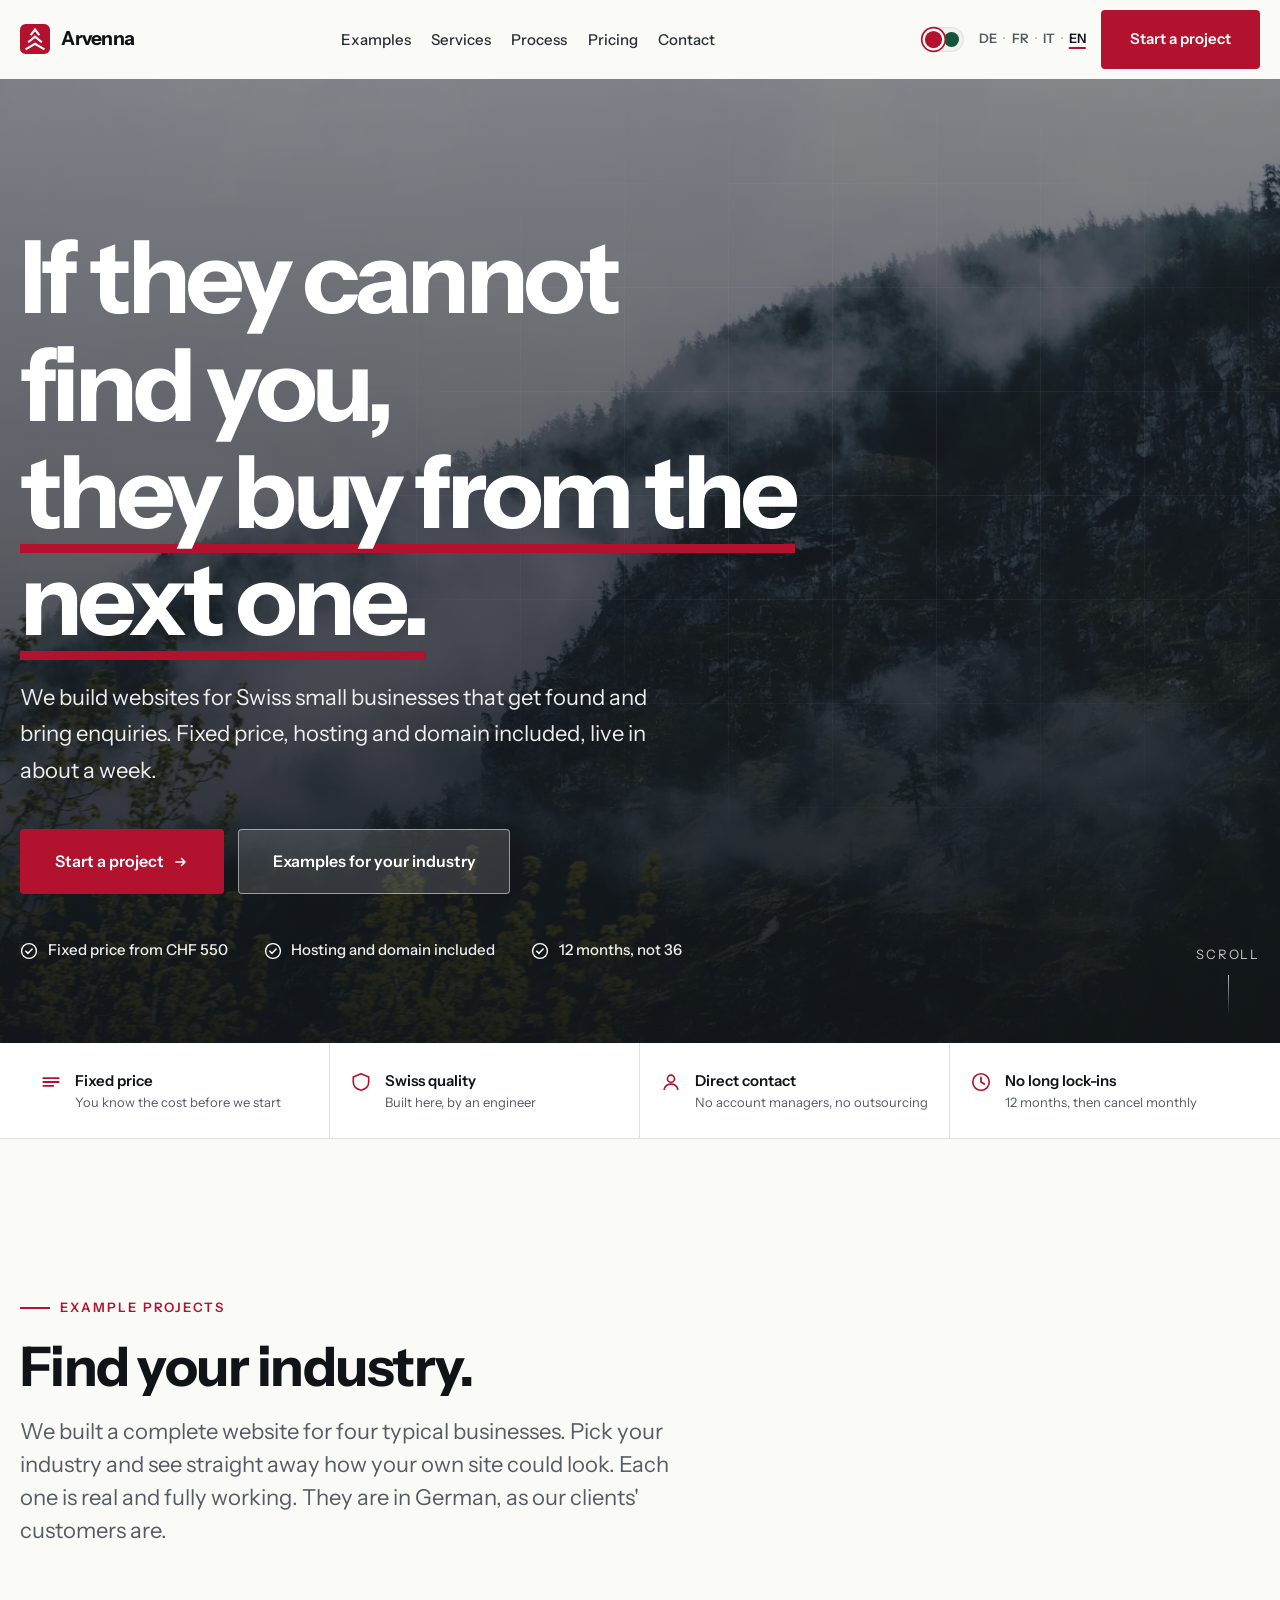
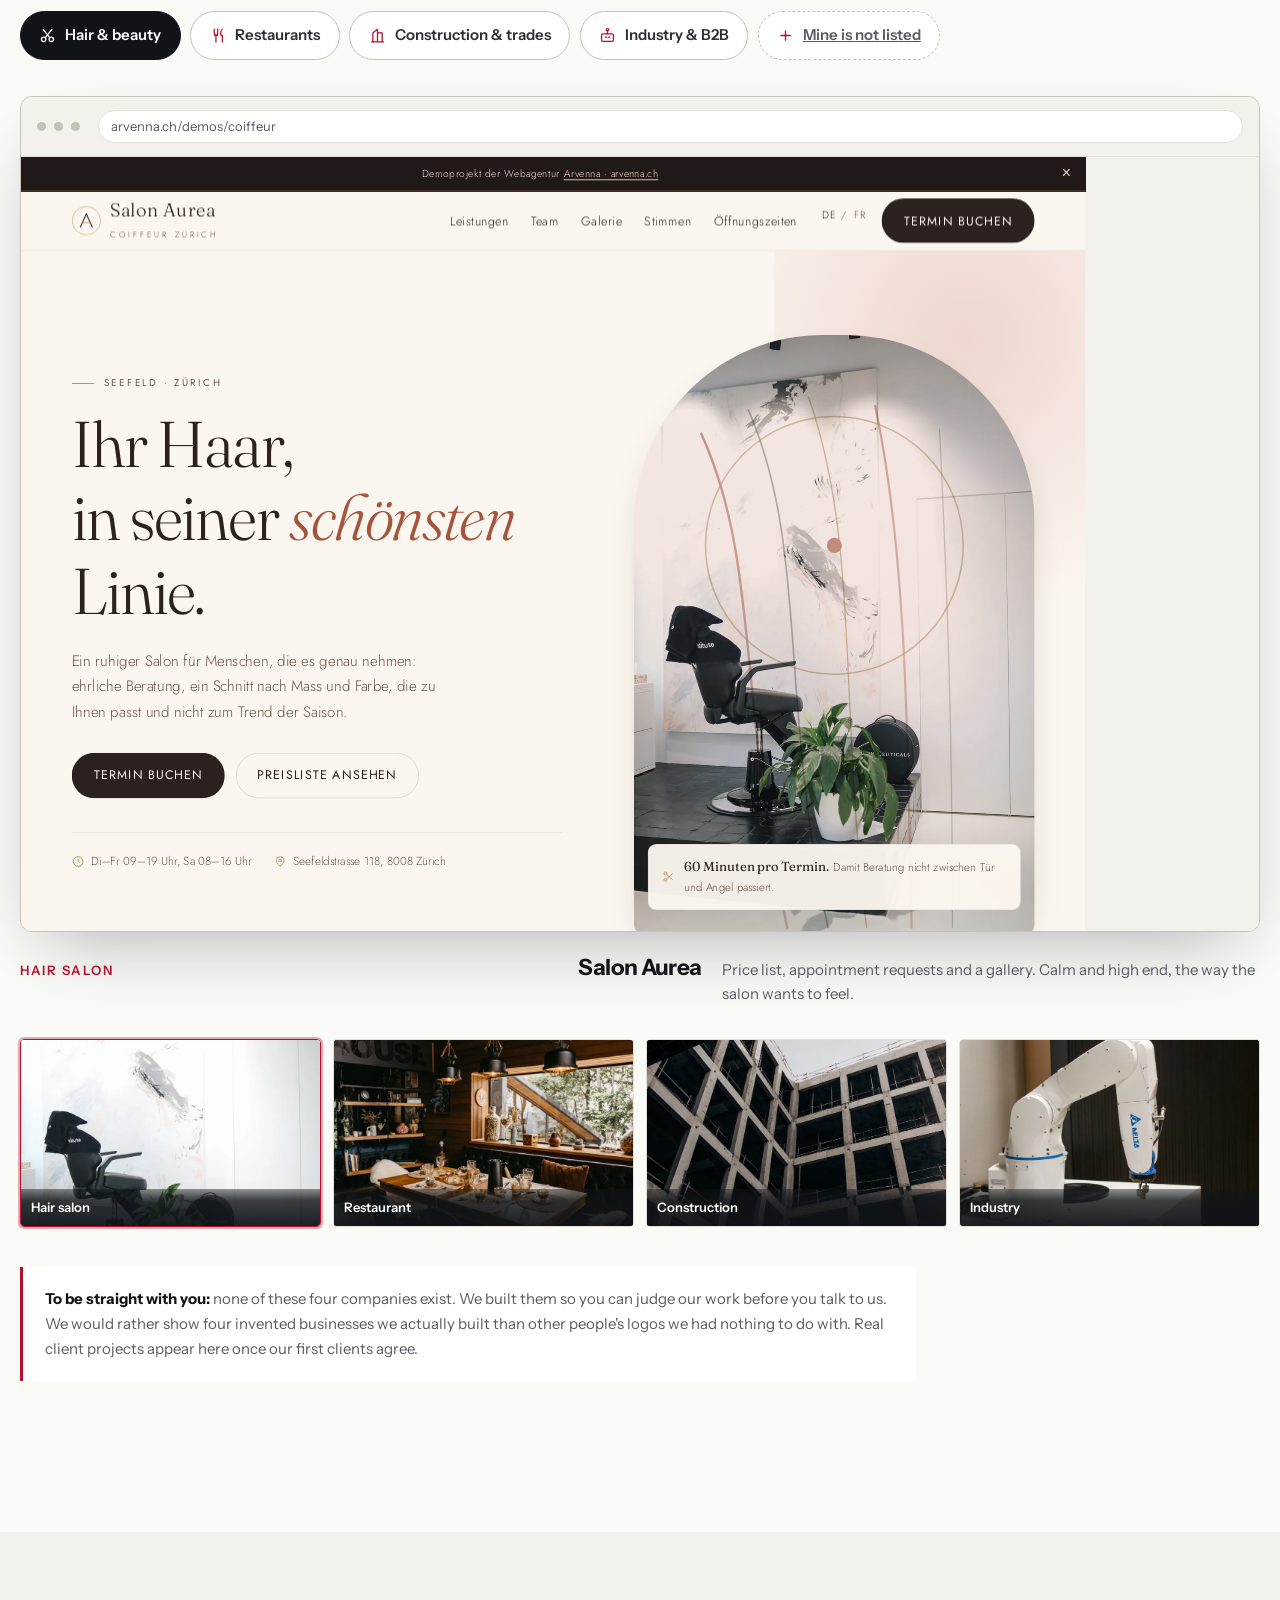
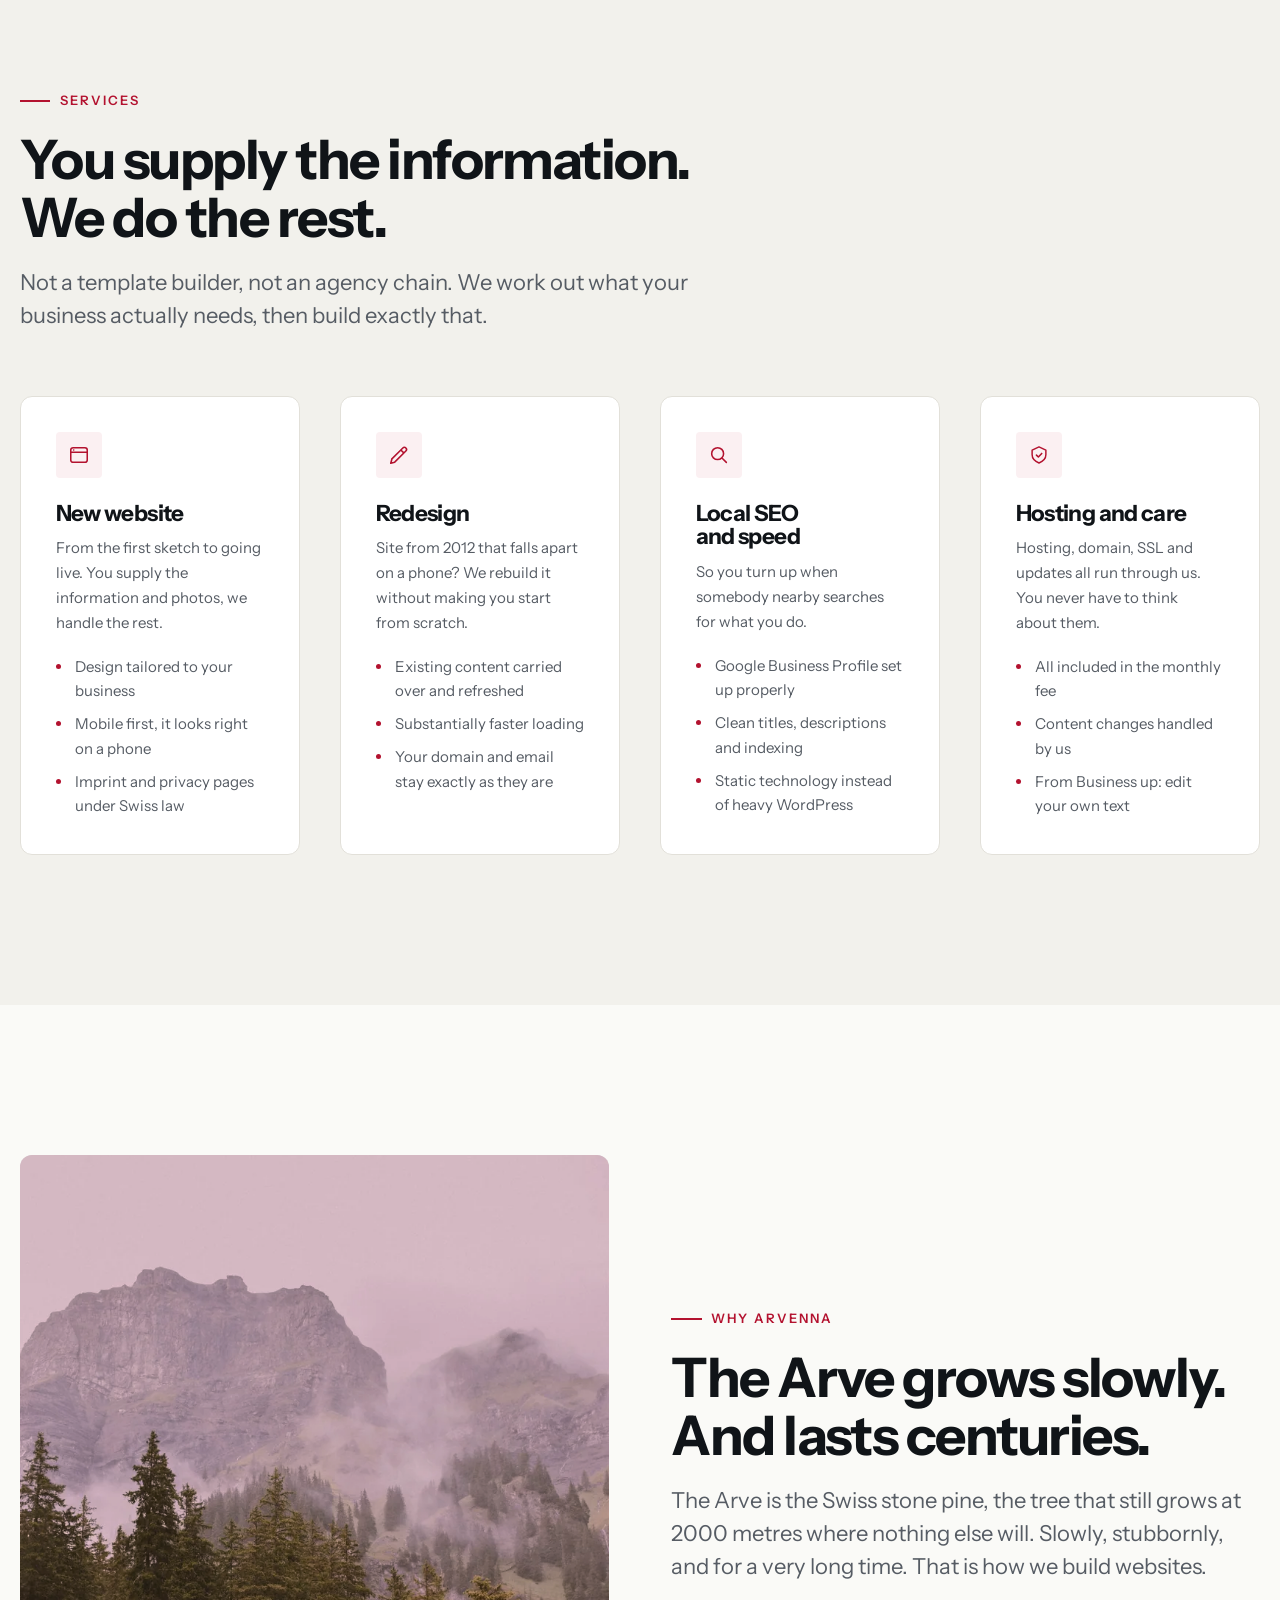
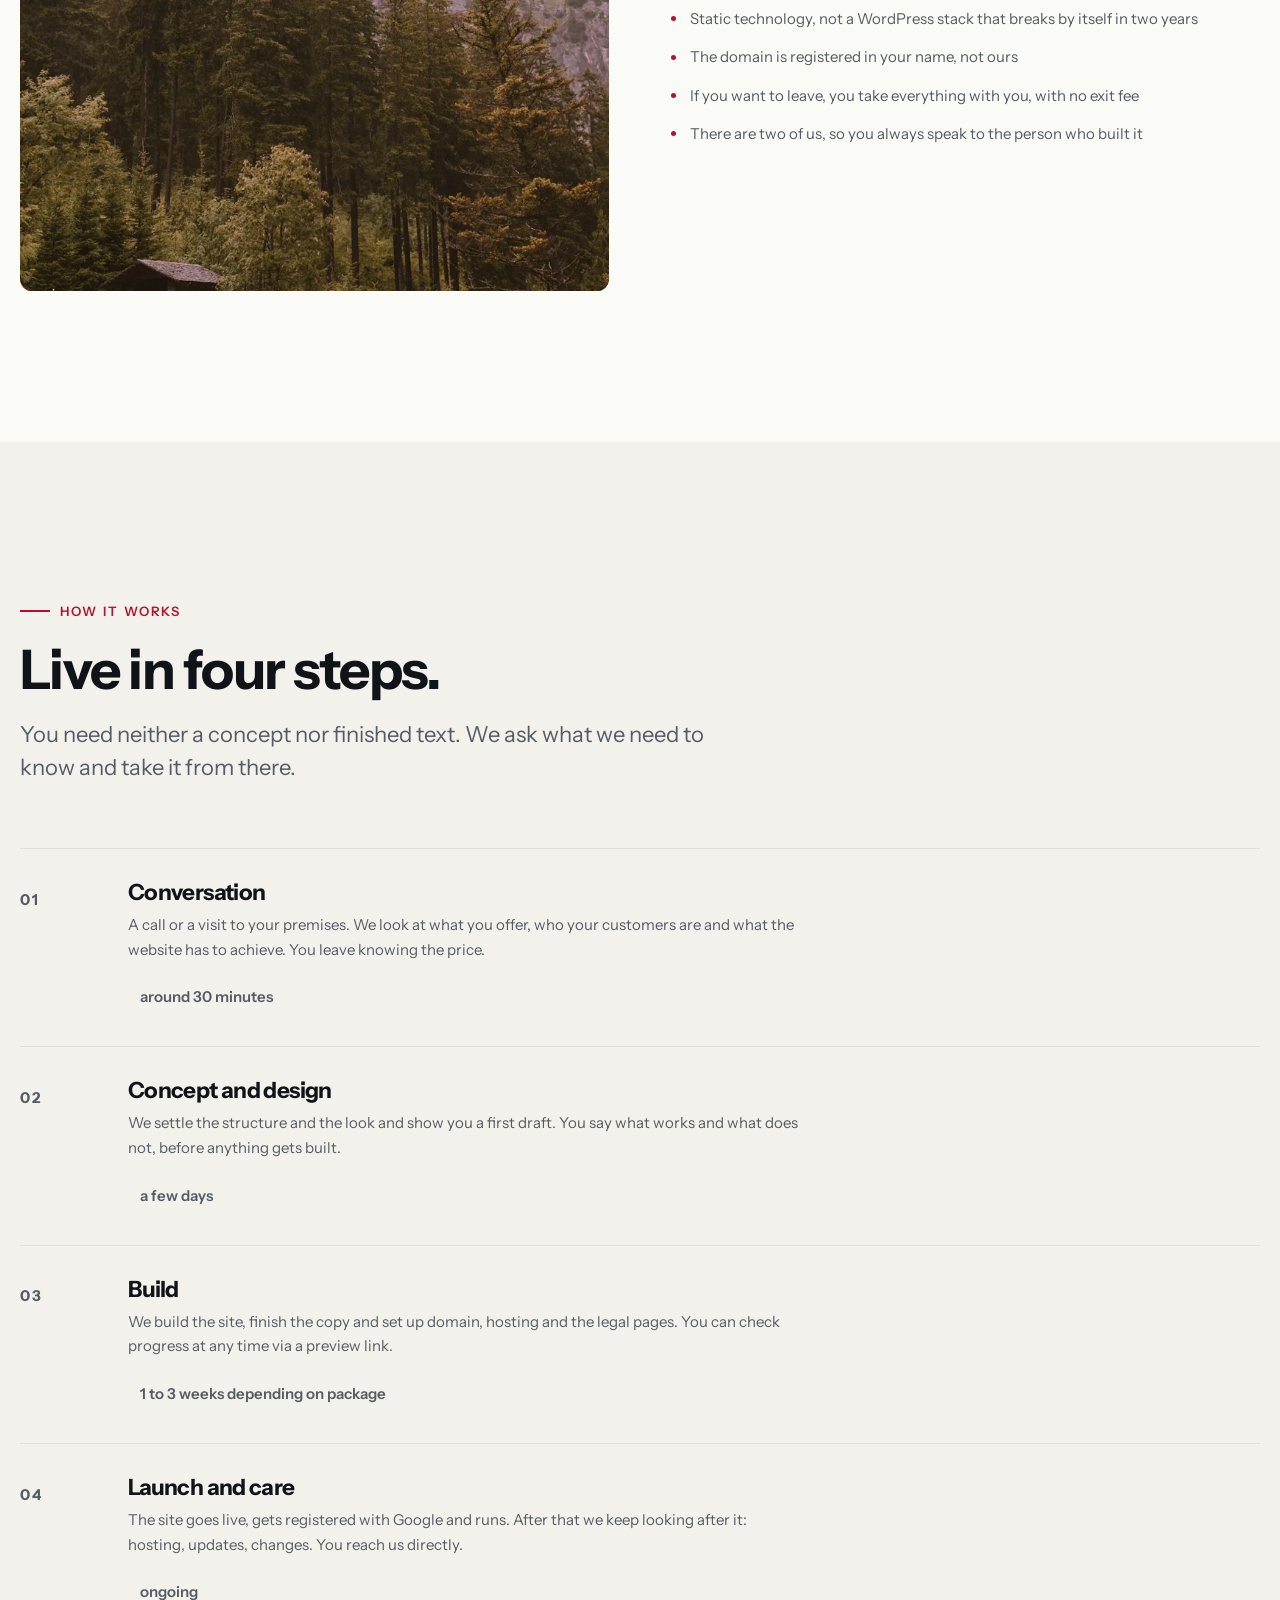
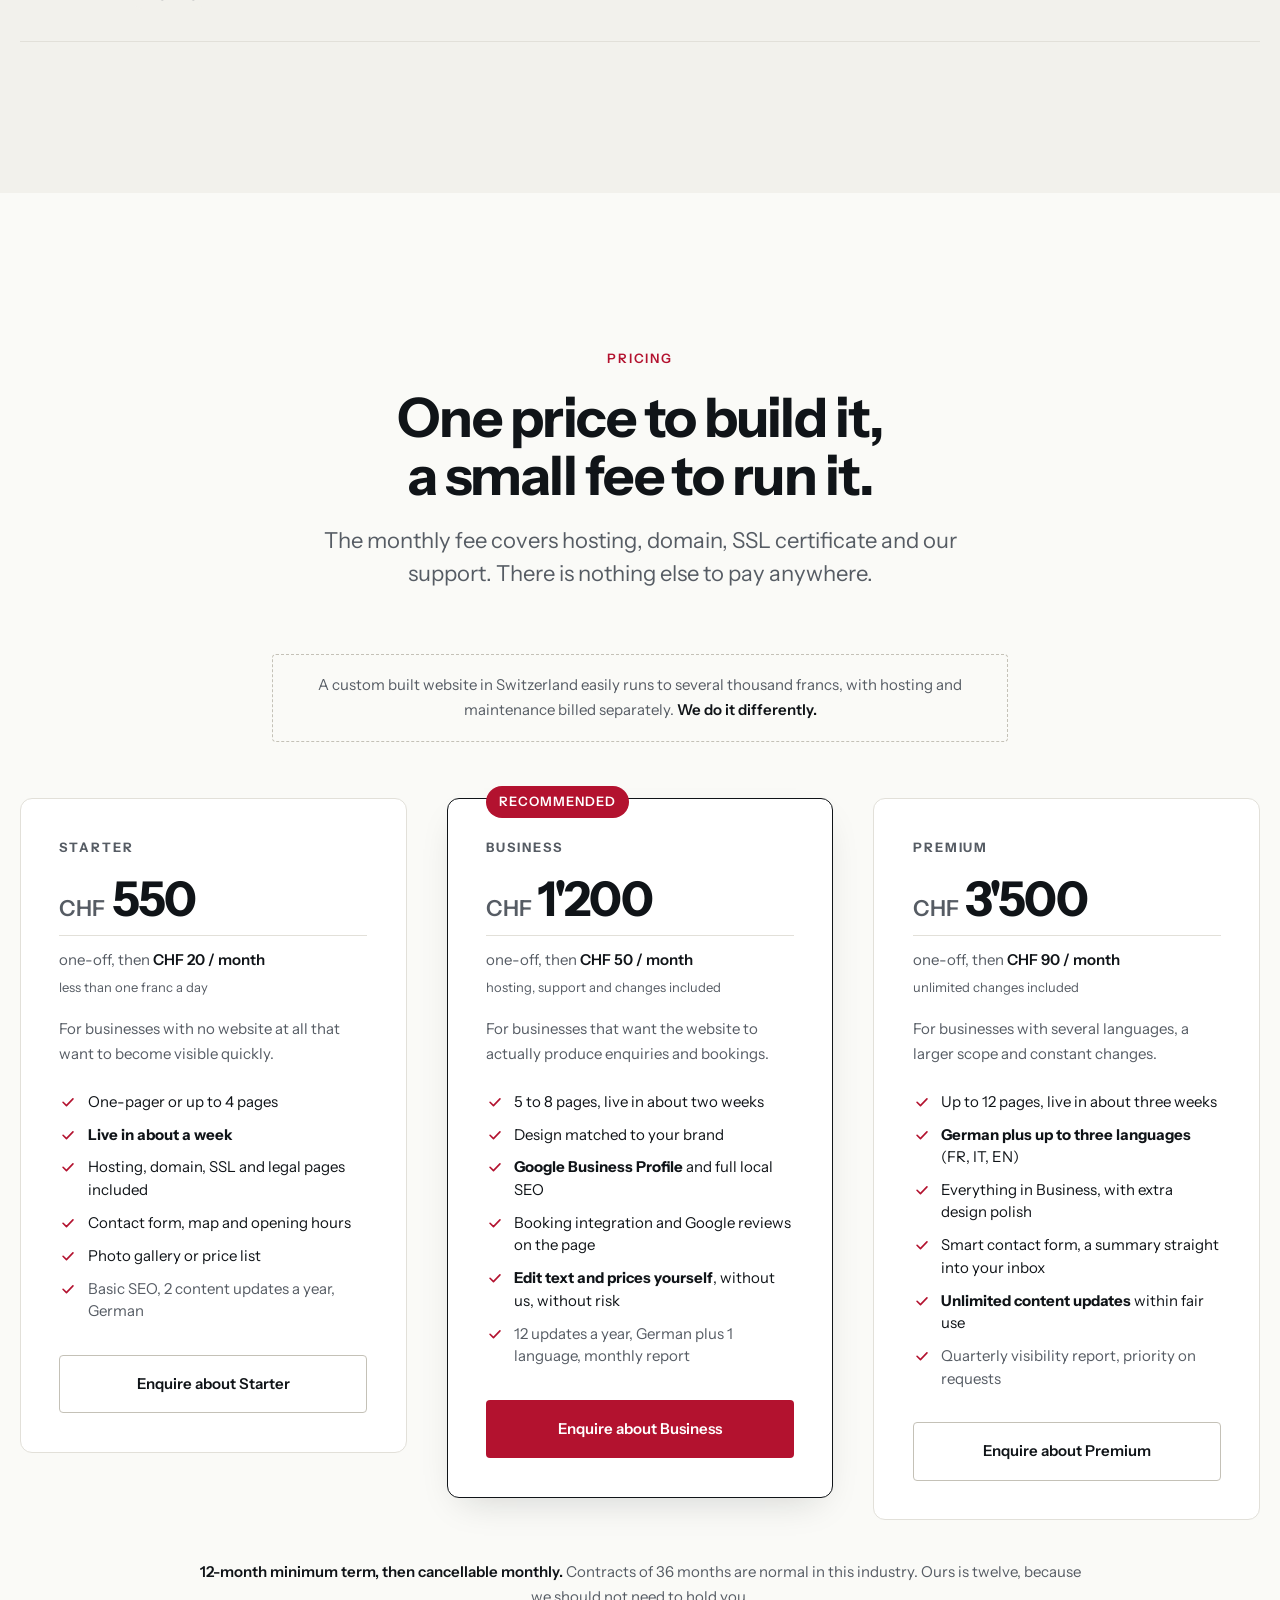
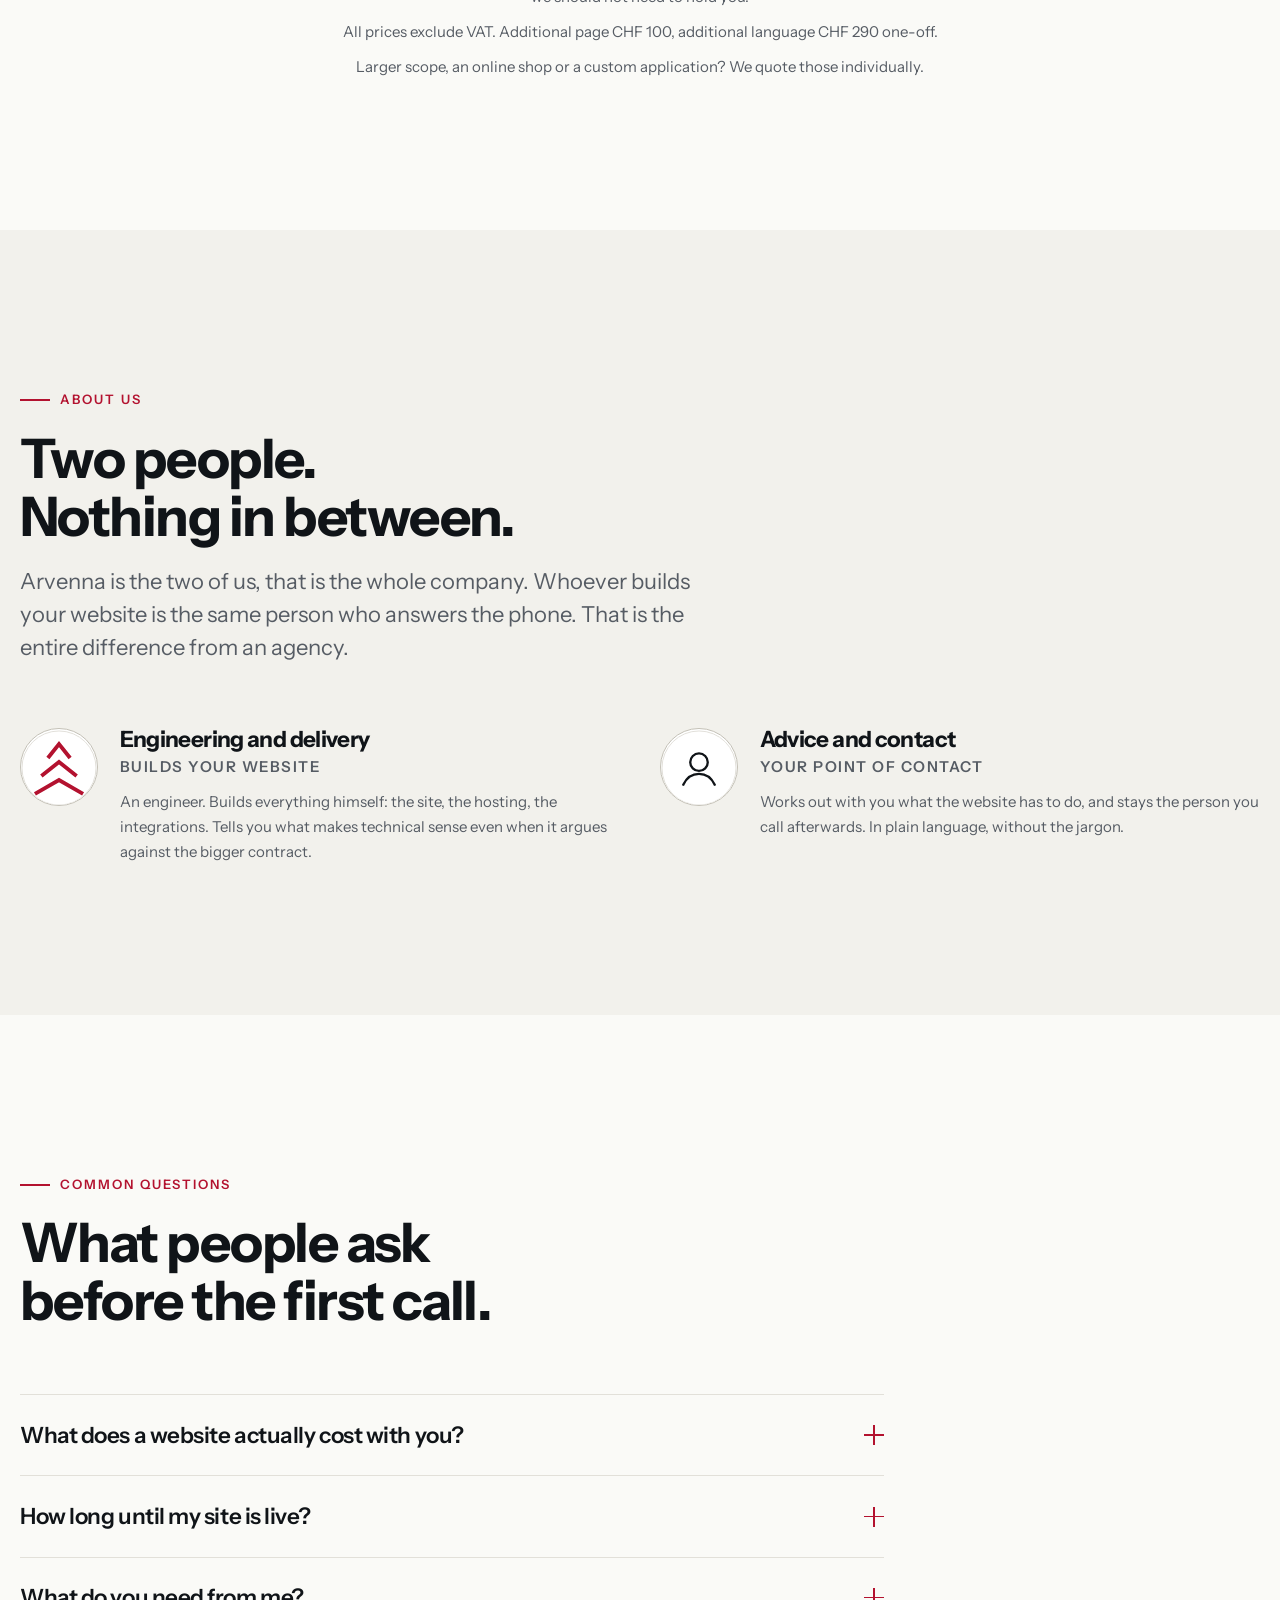
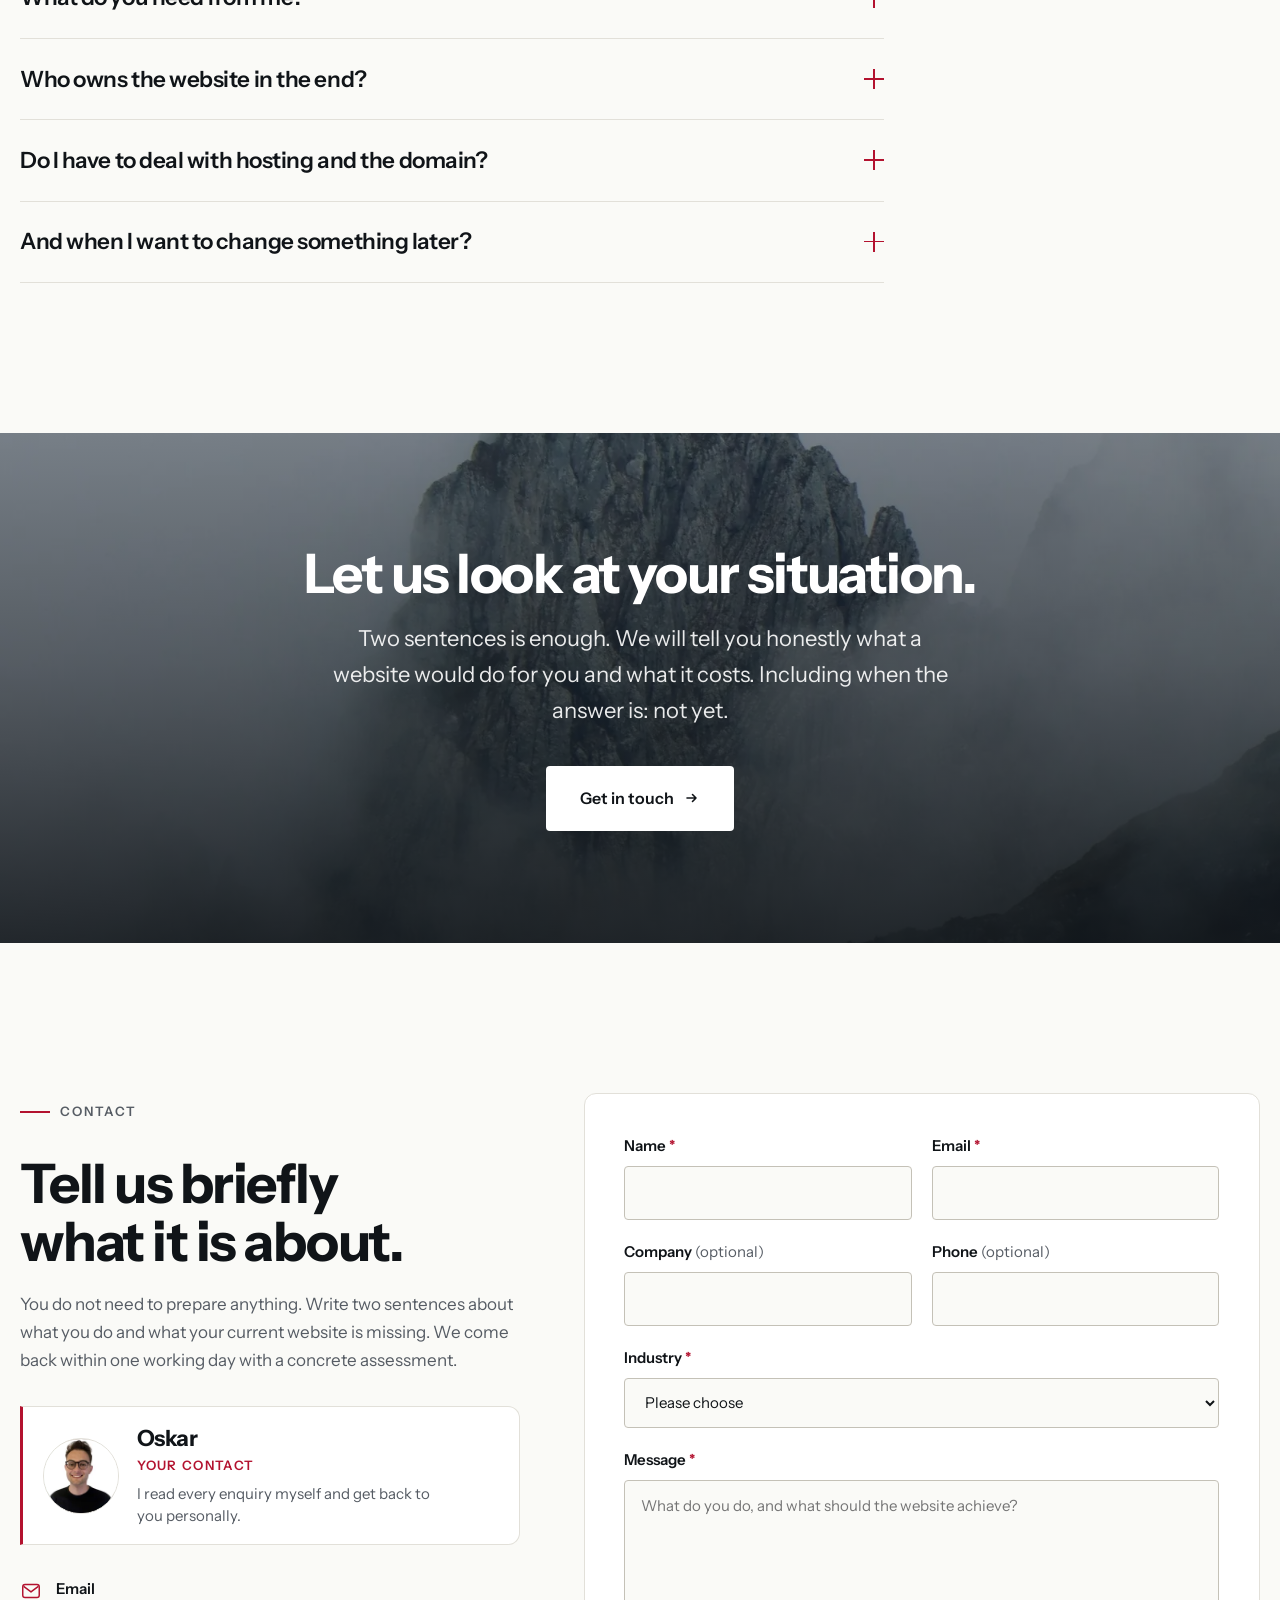
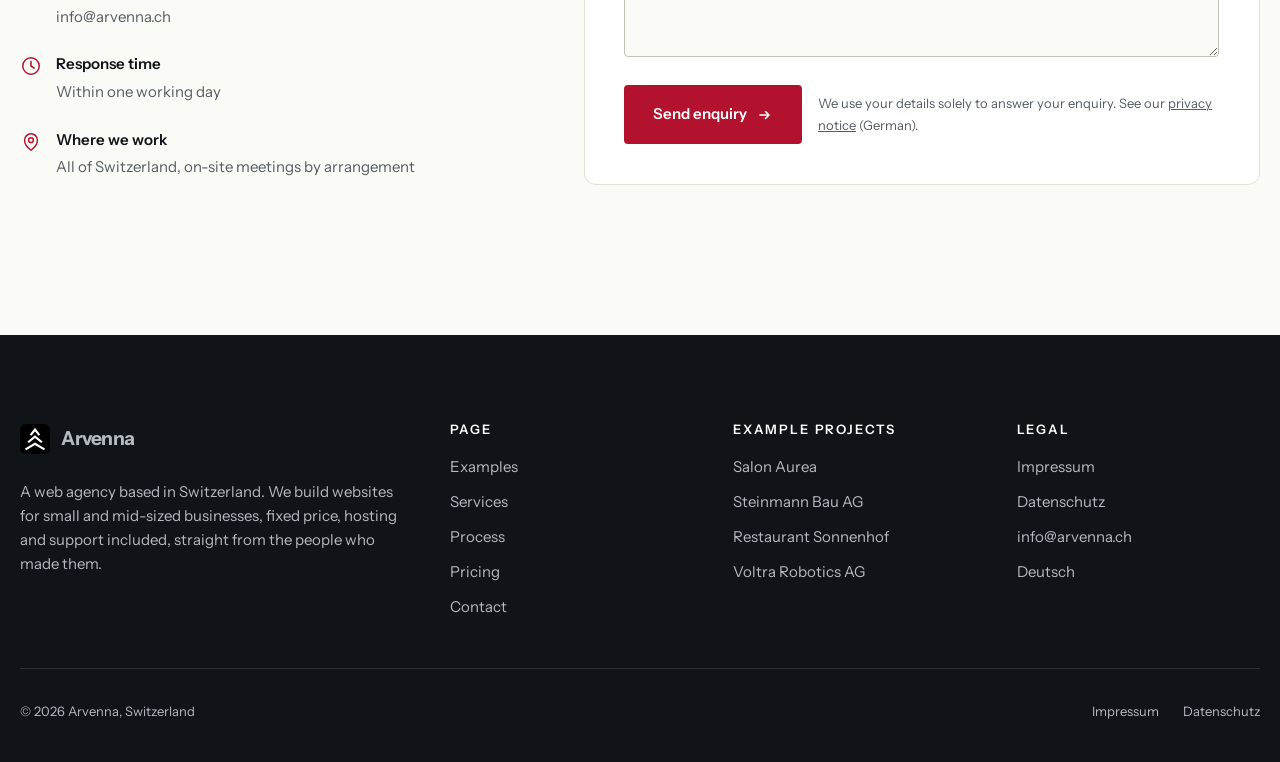
==== commit 66bf3450: "fix: einheitliche Angabe zum Einsatzgebiet in allen vier Sprachen Die vier Fassungen nannten vier ve" ====
--- a/en/index.html
+++ b/en/index.html
@@ -7,6 +7,8 @@
 <meta name="description" content="We build websites for Swiss small businesses that get found and bring enquiries. Fixed price from CHF 550, hosting and domain included, live in about a week.">
 <link rel="canonical" href="https://arvenna.ch/en/">
 <link rel="alternate" hreflang="de-CH" href="https://arvenna.ch/">
+<link rel="alternate" hreflang="fr-CH" href="https://arvenna.ch/fr/">
+<link rel="alternate" hreflang="it-CH" href="https://arvenna.ch/it/">
 <link rel="alternate" hreflang="en" href="https://arvenna.ch/en/">
 <link rel="alternate" hreflang="x-default" href="https://arvenna.ch/">
 
@@ -63,8 +65,12 @@
       </button>
       <p class="lang-switch">
         <a href="../index.html" lang="de" hreflang="de-CH">DE</a>
-        <span class="sep" aria-hidden="true">/</span>
-        <a href="index.html" aria-current="true" lang="en">EN</a>
+        <span class="sep" aria-hidden="true">&middot;</span>
+        <a href="../fr/index.html" lang="fr" hreflang="fr-CH">FR</a>
+        <span class="sep" aria-hidden="true">&middot;</span>
+        <a href="../it/index.html" lang="it" hreflang="it-CH">IT</a>
+        <span class="sep" aria-hidden="true">&middot;</span>
+        <a href="../en/index.html" aria-current="true" lang="en">EN</a>
       </p>
       <a class="btn btn--primary header-cta" href="#contact">Start a project</a>
       <button class="nav-toggle" type="button" aria-expanded="false" aria-controls="mobileNav" aria-label="Open menu">
@@ -81,6 +87,12 @@
       <a href="#pricing">Pricing</a>
       <a href="#contact">Contact</a>
       <a class="btn btn--primary btn--wide" href="#contact">Start a project</a>
+      <p class="mobile-lang">
+        <a href="../index.html" lang="de">Deutsch</a>
+        <a href="../fr/index.html" lang="fr">Français</a>
+        <a href="../it/index.html" lang="it">Italiano</a>
+        <a href="../en/index.html" lang="en" aria-current="true">English</a>
+      </p>
     </div>
   </nav>
 </header>
@@ -573,6 +585,20 @@
             and what your current website is missing. We come back within one working
             day with a concrete assessment.
           </p>
+          <div class="contact-person">
+            <div class="ph" style="background-image:url([data-uri])">
+              <img src="../assets/img/team/oskar-160.webp"
+                   srcset="../assets/img/team/oskar-160.webp 160w, ../assets/img/team/oskar-320.webp 320w"
+                   sizes="76px" width="160" height="160" loading="lazy" decoding="async"
+                   alt="Oskar, your contact at Arvenna">
+            </div>
+            <div>
+              <p class="cp-name">Oskar</p>
+              <p class="cp-role">Your contact</p>
+              <p class="cp-line">I read every enquiry myself and get back to you personally.</p>
+            </div>
+          </div>
+
           <div class="contact-points">
             <div class="contact-point">
               <svg viewBox="0 0 24 24" fill="none" aria-hidden="true"><rect x="3" y="5" width="18" height="14" rx="2.5" stroke="currentColor" stroke-width="1.6"/><path d="m4 7 8 6 8-6" stroke="currentColor" stroke-width="1.6" stroke-linejoin="round"/></svg>
@@ -584,7 +610,7 @@
             </div>
             <div class="contact-point">
               <svg viewBox="0 0 24 24" fill="none" aria-hidden="true"><path d="M12 21s7-5.5 7-11a7 7 0 1 0-14 0c0 5.5 7 11 7 11Z" stroke="currentColor" stroke-width="1.6" stroke-linejoin="round"/><circle cx="12" cy="10" r="2.6" stroke="currentColor" stroke-width="1.6"/></svg>
-              <div><strong>Where we work</strong><span>German-speaking Switzerland, on site if you prefer</span></div>
+              <div><strong>Where we work</strong><span>All of Switzerland, on-site meetings by arrangement</span></div>
             </div>
           </div>
         </div>
--- a/assets/css/main.css
+++ b/assets/css/main.css
@@ -354,10 +354,40 @@
 
 .header-actions { display: flex; align-items: center; gap: 0.85rem; }
 
-.lang-switch { display: flex; align-items: center; gap: 0.3rem; font-size: var(--step-micro); font-weight: 600; }
-.lang-switch a { text-decoration: none; color: var(--muted); transition: color 0.2s var(--ease); }
+/* Four language codes plus separators crowd the header on a phone, so the
+   switch moves into the mobile menu below 620px. */
+.lang-switch { display: none; align-items: center; gap: 0.28rem; font-size: var(--step-micro); font-weight: 600; }
+.lang-switch a { text-decoration: none; color: var(--muted); padding: 0.15rem 0.1rem; transition: color 0.2s var(--ease); }
 .lang-switch a:hover, .lang-switch [aria-current="true"] { color: var(--ink); }
-.lang-switch .sep { color: var(--muted); }
+.lang-switch [aria-current="true"] { text-decoration: underline; text-underline-offset: 4px; text-decoration-thickness: 2px; text-decoration-color: var(--accent); }
+.lang-switch .sep { color: var(--line-strong); }
+
+@media (min-width: 620px) { .lang-switch { display: flex; } }
+
+/* Language row inside the mobile menu */
+.mobile-lang {
+  display: flex;
+  flex-wrap: wrap;
+  gap: 0.5rem;
+  margin-top: 1.5rem;
+  padding-top: 1.25rem;
+  border-top: 1px solid var(--line);
+}
+
+.mobile-lang a {
+  display: inline-flex;
+  padding: 0.5rem 0.95rem;
+  border: 1px solid var(--line-strong);
+  border-radius: 999px;
+  font-size: var(--step-small);
+  font-weight: 600;
+  text-decoration: none;
+  color: var(--ink-soft);
+}
+
+.mobile-lang a[aria-current="true"] { background: var(--ink); border-color: var(--ink); color: #fff; }
+
+@media (min-width: 620px) { .mobile-lang { display: none; } }
 
 /* Theme toggle, two colour dots */
 .theme-toggle {
@@ -543,7 +573,11 @@
 .grid--4 { grid-template-columns: 1fr; }
 
 .grid > *, .plans > *, .team-grid > *, .footer-grid > *, .field-row > *,
-.contact-grid > *, .split > * { min-width: 0; }
+.contact-grid > *, .split > *,
+/* Grid children default to min-width:auto. A single long unbreakable word
+   (German compounds, French words joined by U+2019) can then blow the track
+   wider than its share and push the page sideways. */
+.trust ul > *, .demo-thumbs > *, .steps > * { min-width: 0; }
 
 .card {
   position: relative;
@@ -974,6 +1008,43 @@
 
 .contact-grid { display: grid; gap: clamp(2.5rem, 2rem + 3vw, 4rem); }
 .contact-aside p { color: var(--muted); margin-bottom: 2rem; text-wrap: pretty; }
+
+/* Named contact person. A real face next to the form is the strongest trust
+   signal on the page, so it sits above the fold of the contact block. */
+.contact-person {
+  display: grid;
+  grid-template-columns: auto 1fr;
+  gap: 1.1rem;
+  align-items: center;
+  padding: 1.1rem 1.25rem;
+  margin-bottom: 2rem;
+  background: var(--surface);
+  border: 1px solid var(--line);
+  border-left: 3px solid var(--accent);
+  border-radius: 0 var(--radius-lg) var(--radius-lg) 0;
+}
+
+.contact-person .ph {
+  width: 76px;
+  height: 76px;
+  border-radius: 50%;
+  flex: none;
+  border: 1px solid var(--line);
+}
+
+.contact-person p { margin: 0; }
+.contact-person .cp-name { font-size: var(--step-h3); font-weight: 700; letter-spacing: -0.02em; color: var(--ink); line-height: 1.2; }
+
+.contact-person .cp-role {
+  font-size: var(--step-micro);
+  font-weight: 600;
+  letter-spacing: 0.1em;
+  text-transform: uppercase;
+  color: var(--accent);
+  margin: 0.2rem 0 0.45rem;
+}
+
+.contact-person .cp-line { font-size: var(--step-small); color: var(--muted); line-height: 1.45; }
 .contact-points { display: grid; gap: 1.4rem; }
 .contact-point { display: grid; grid-template-columns: 22px 1fr; gap: 0.9rem; }
 .contact-point svg { width: 22px; height: 22px; color: var(--accent); margin-top: 3px; }
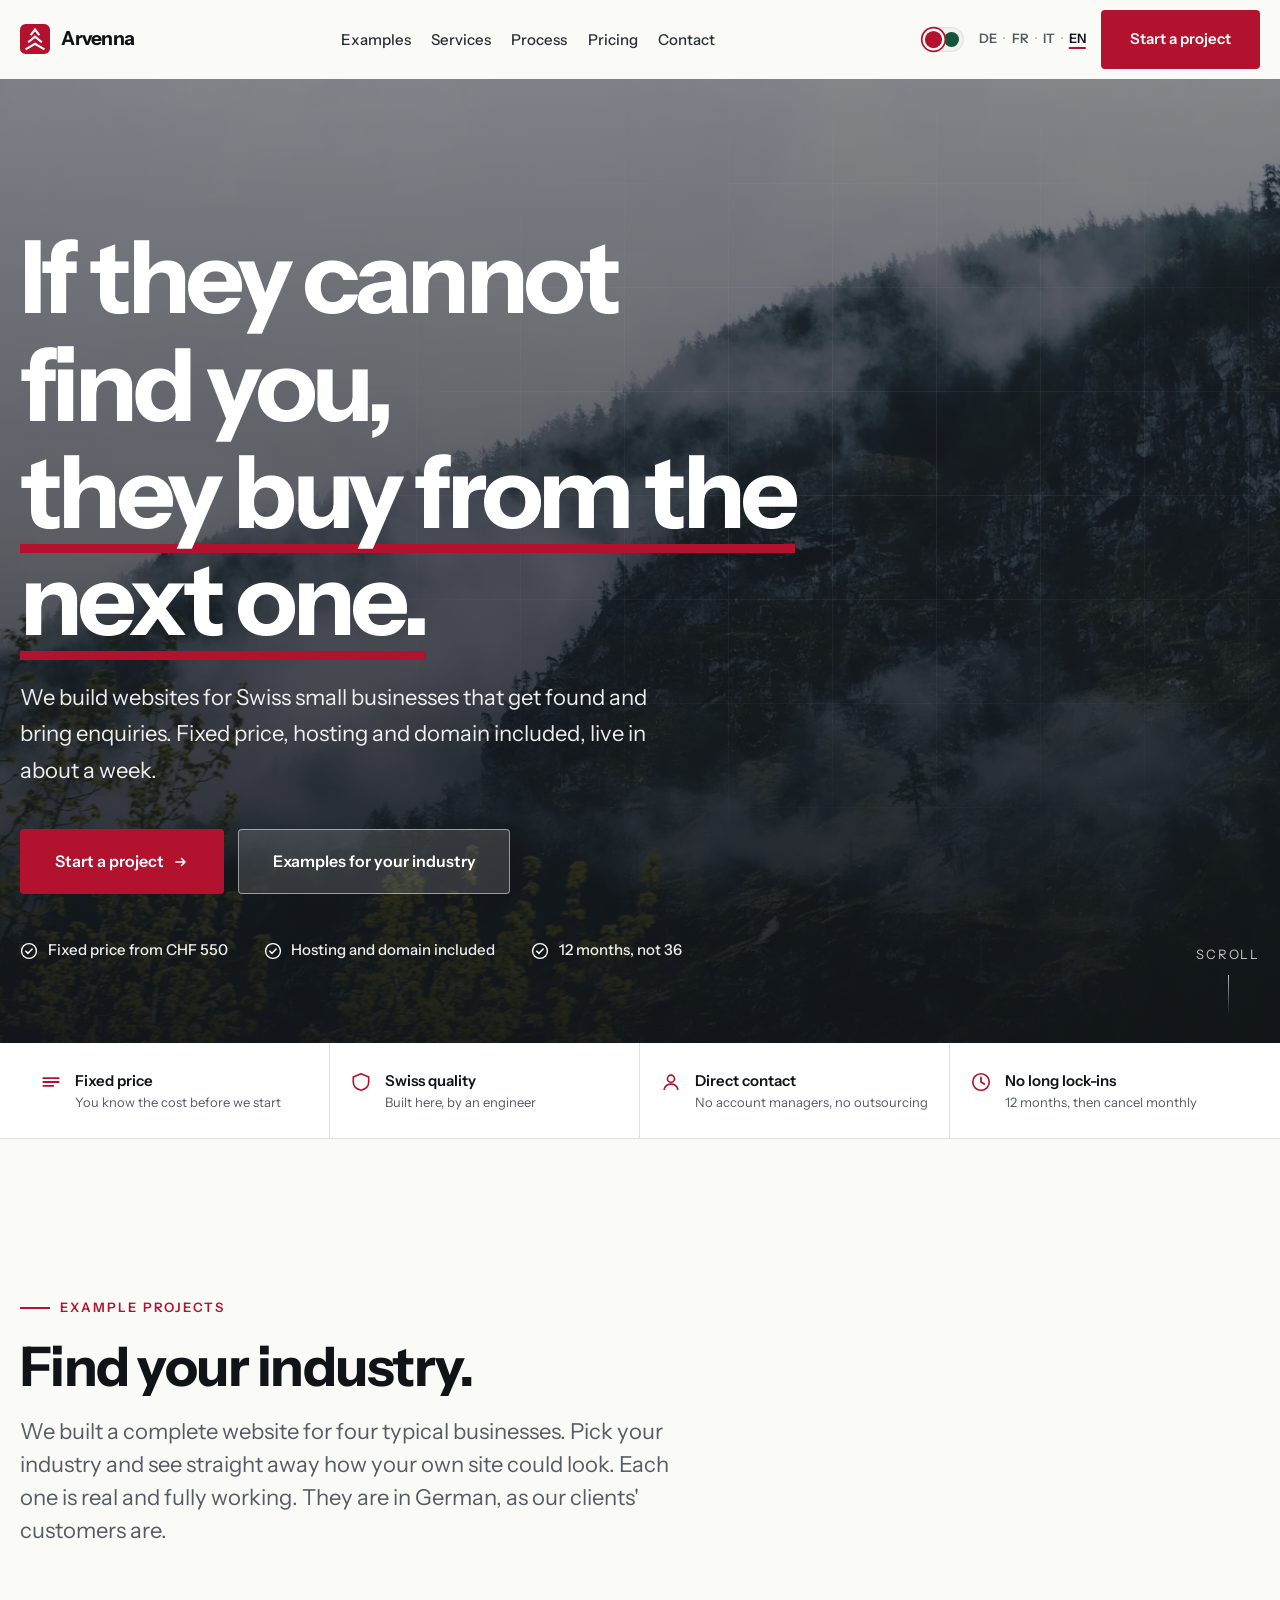
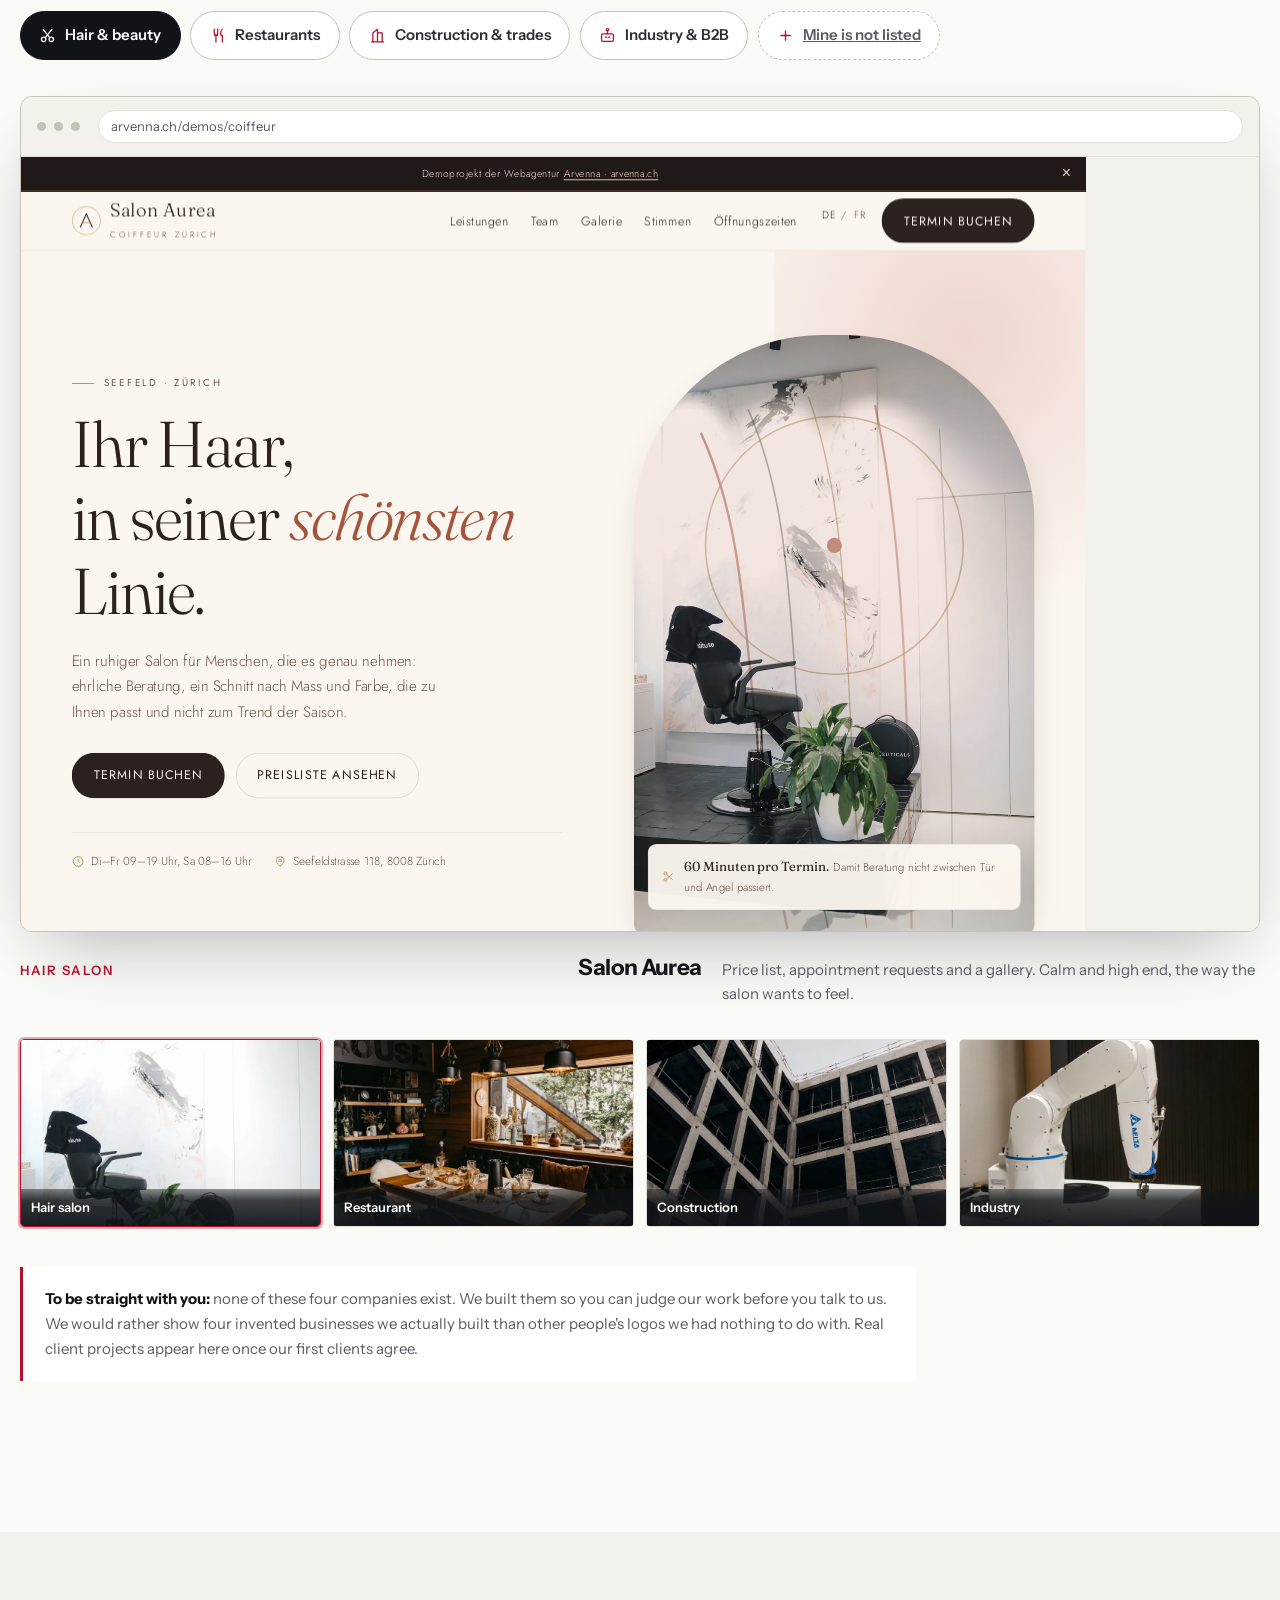
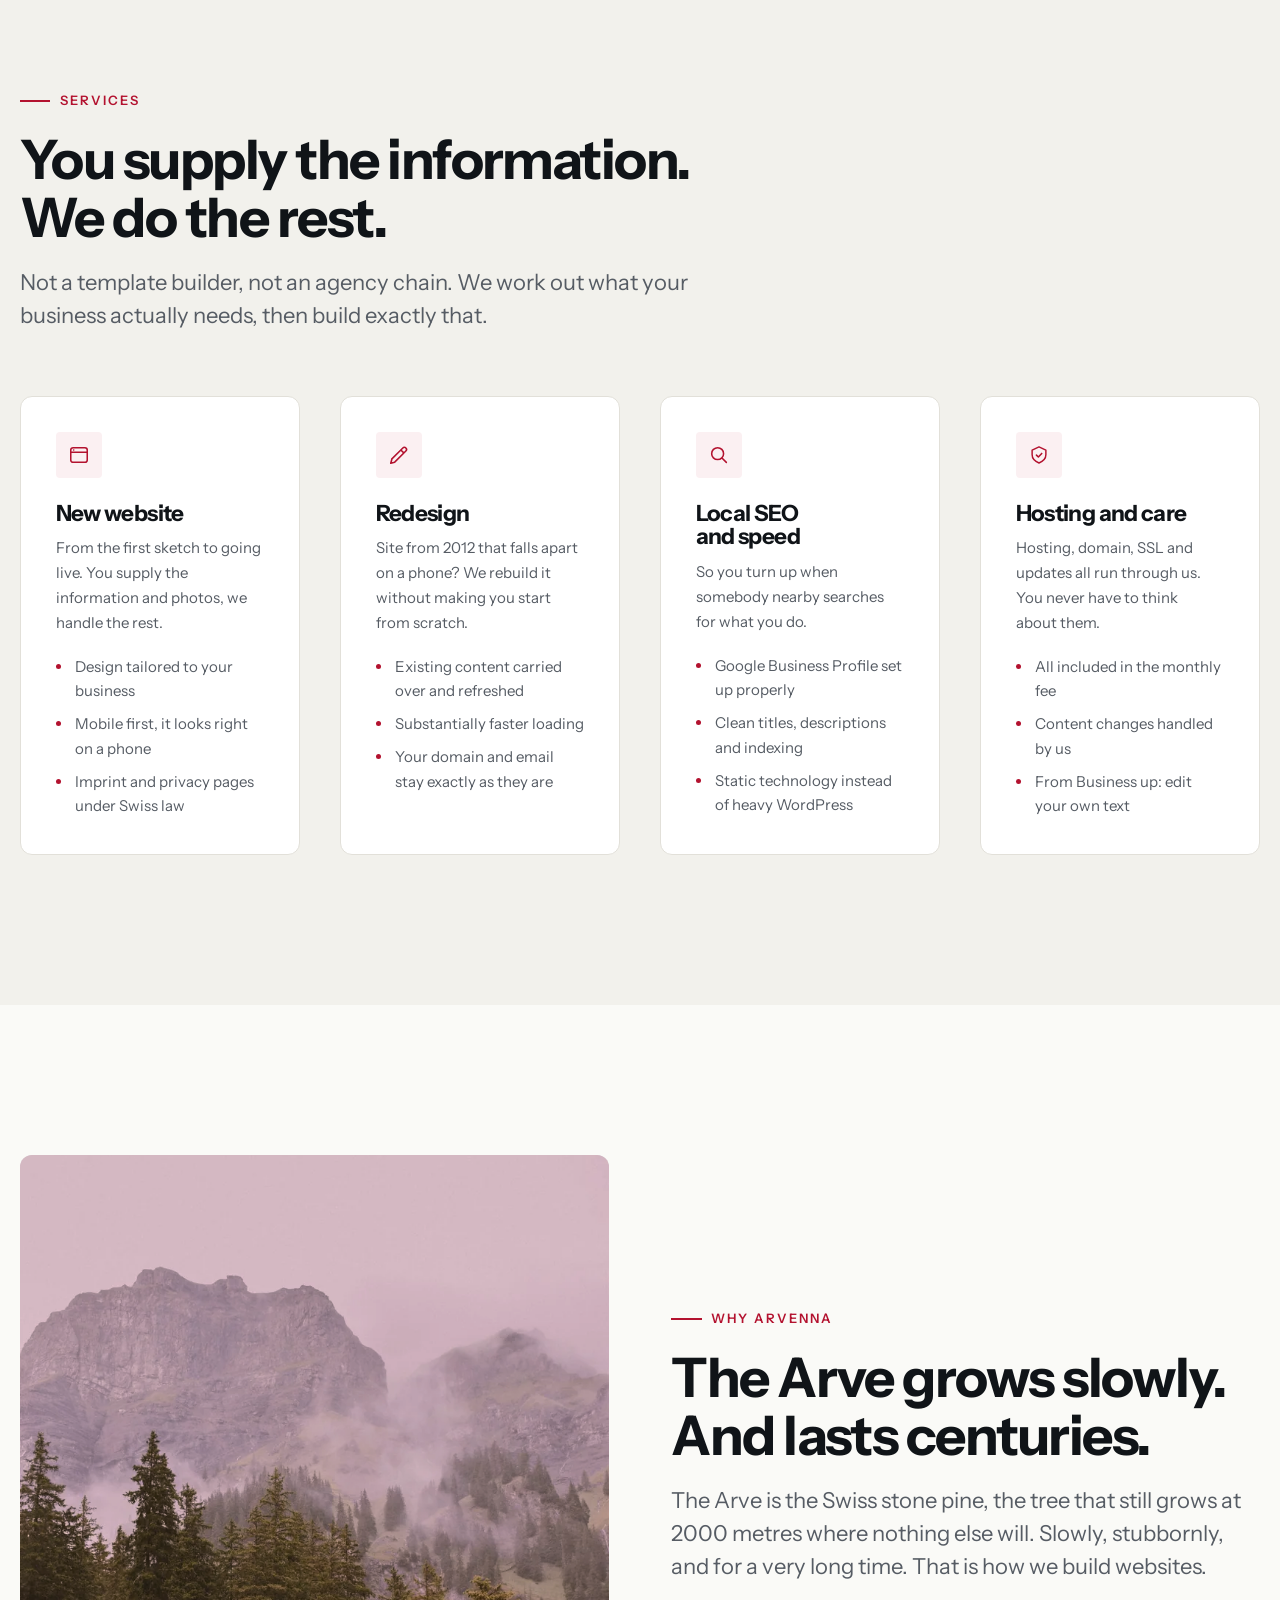
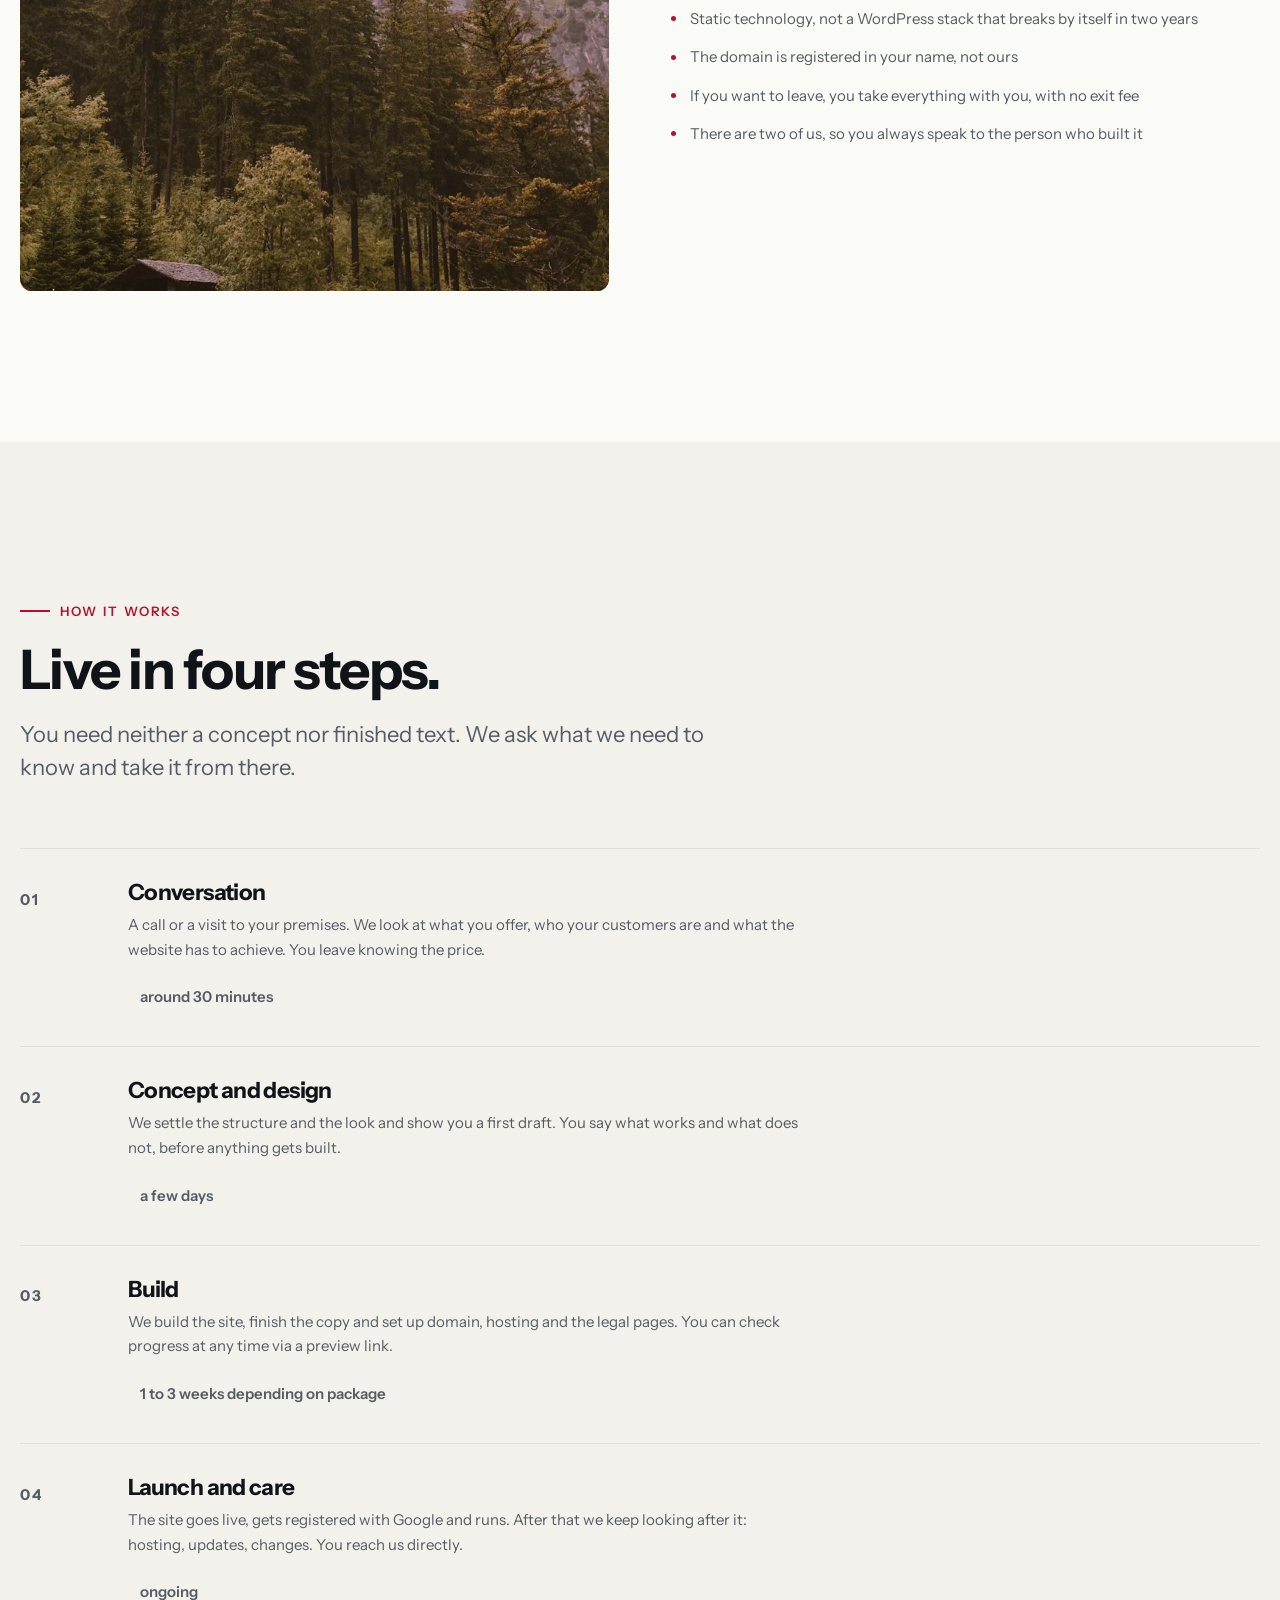
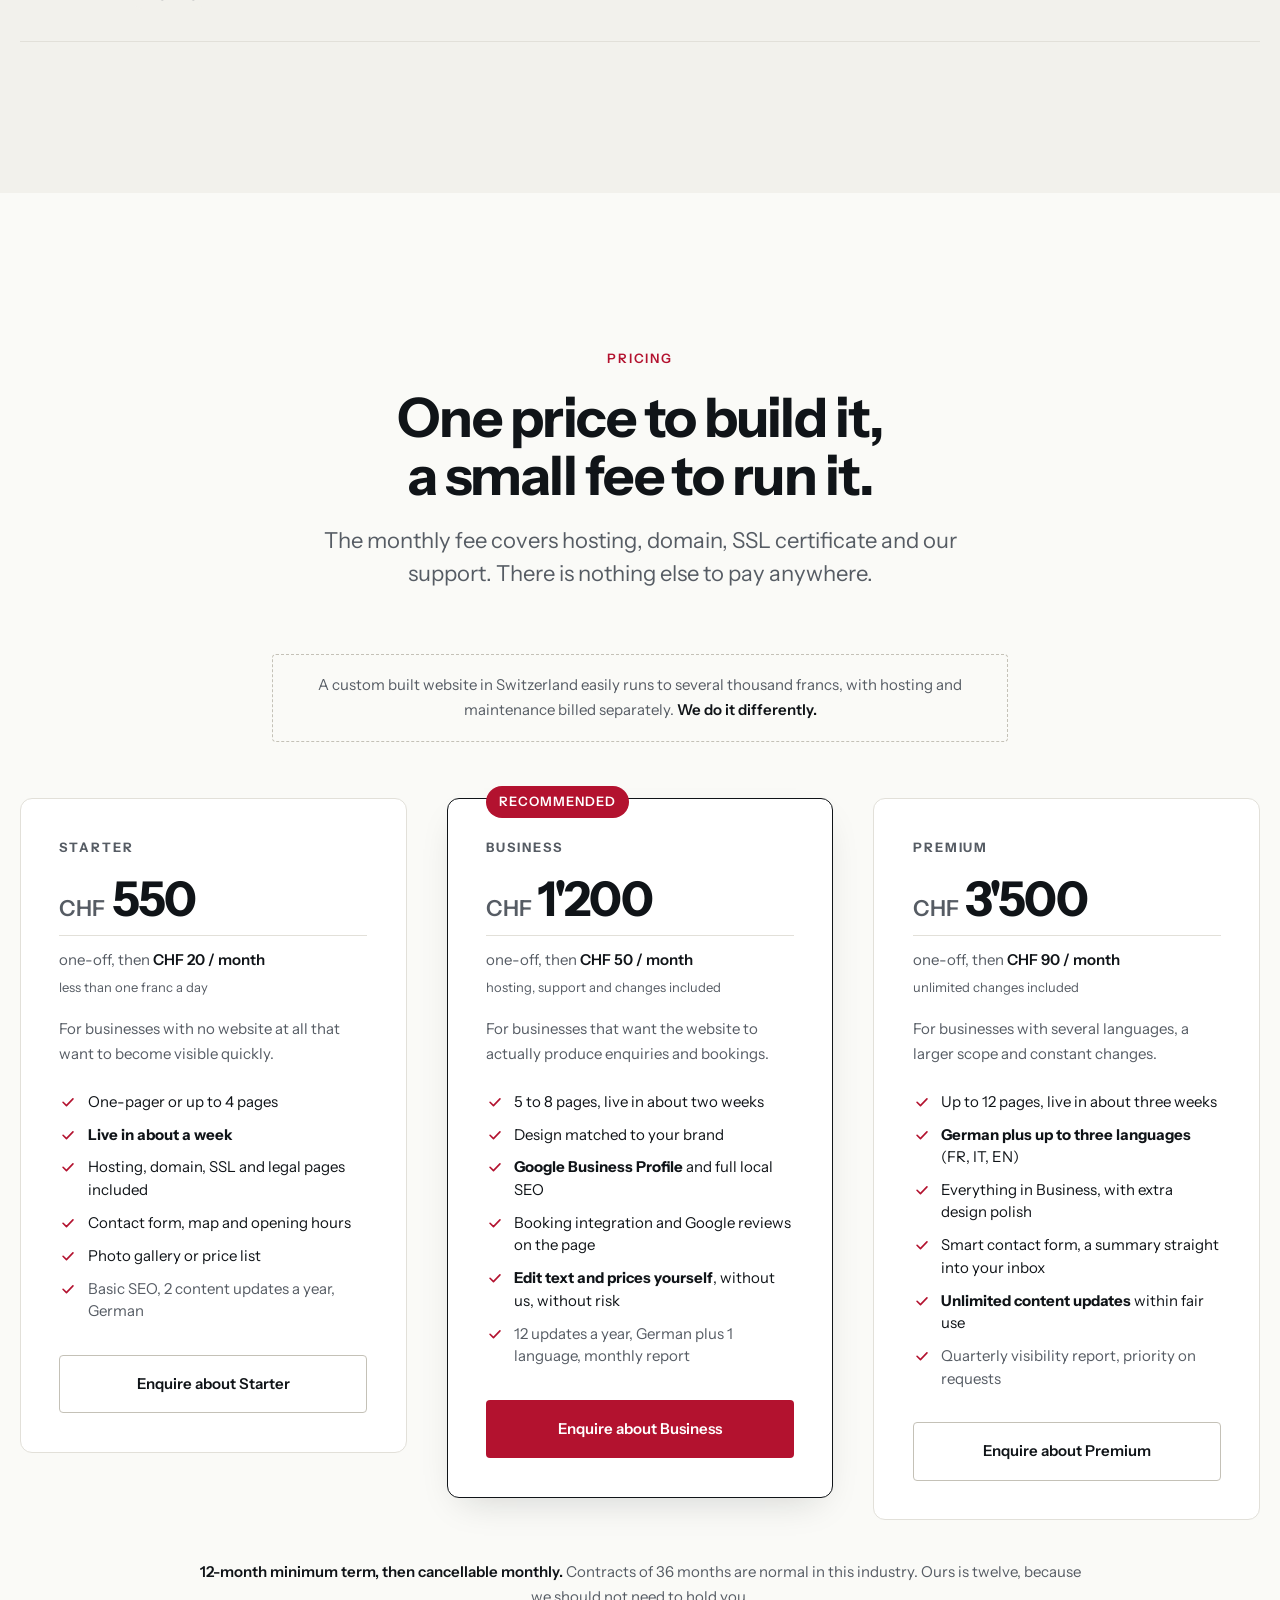
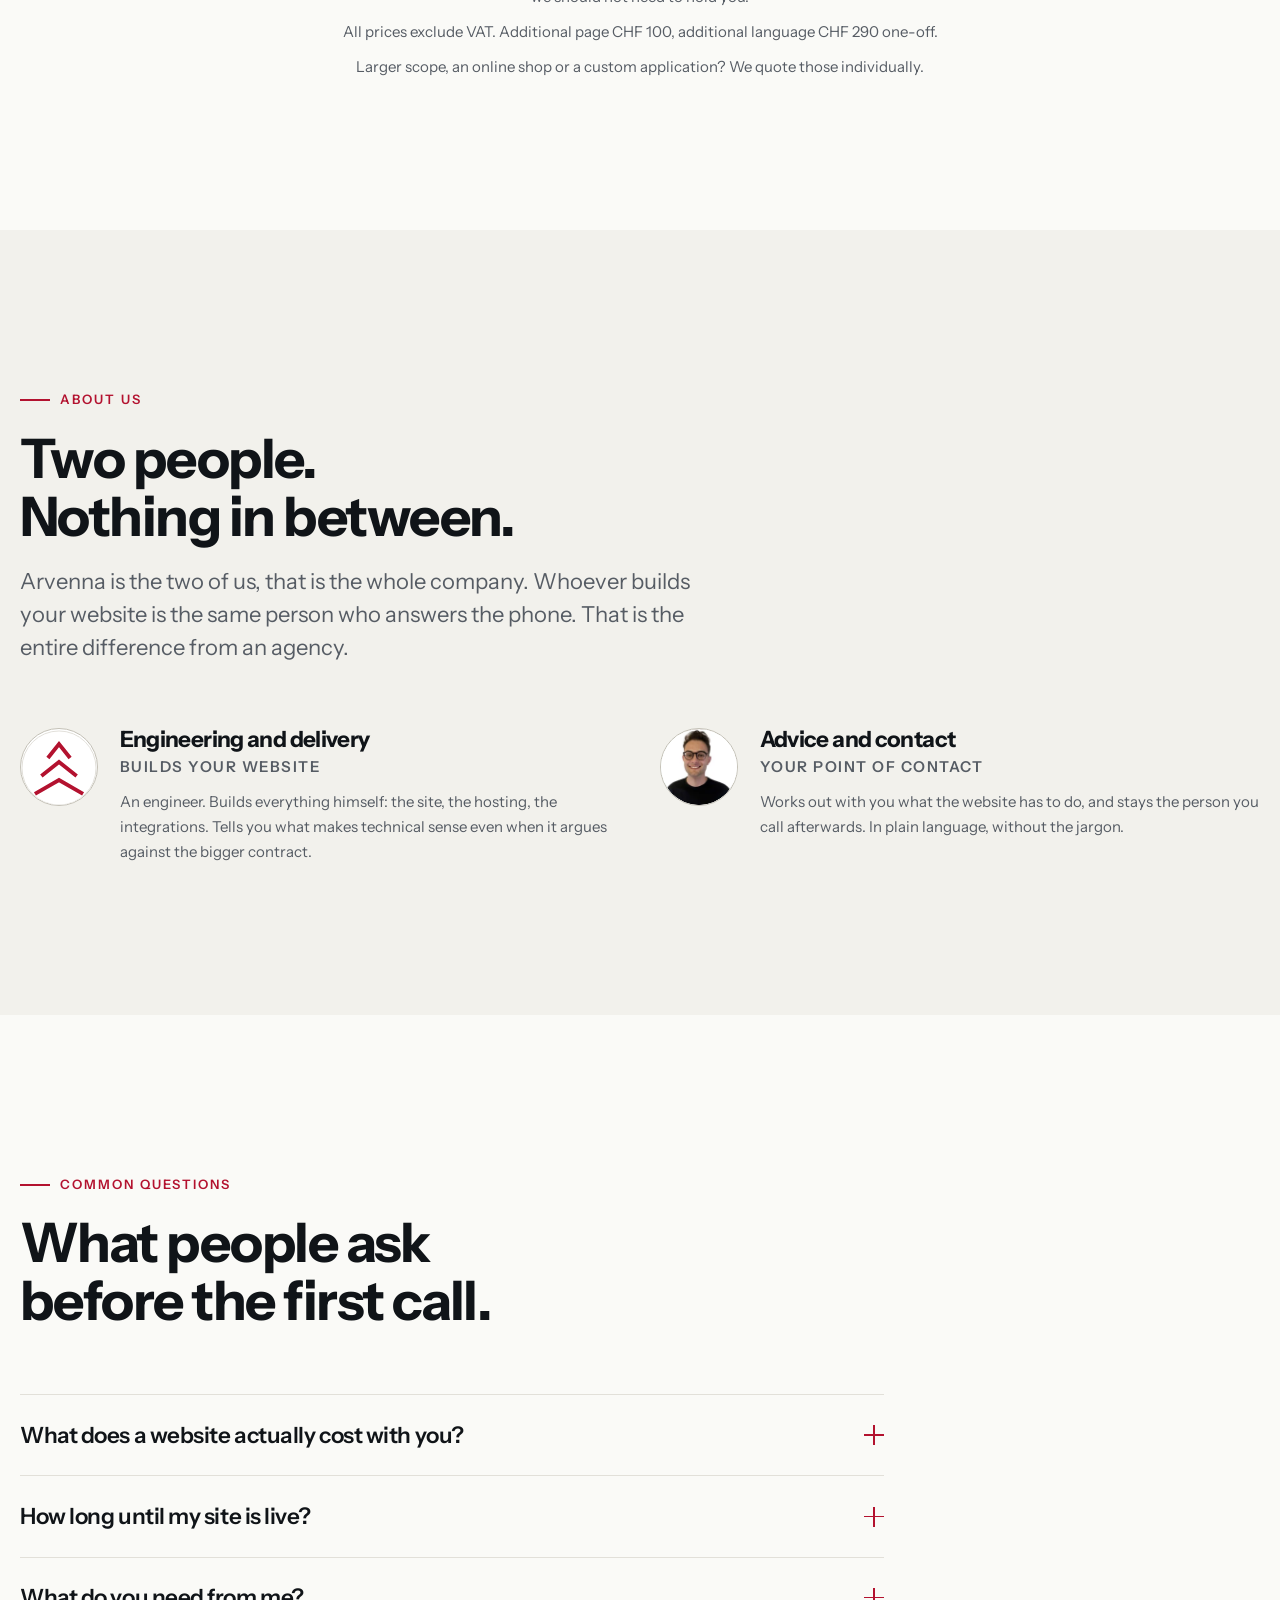
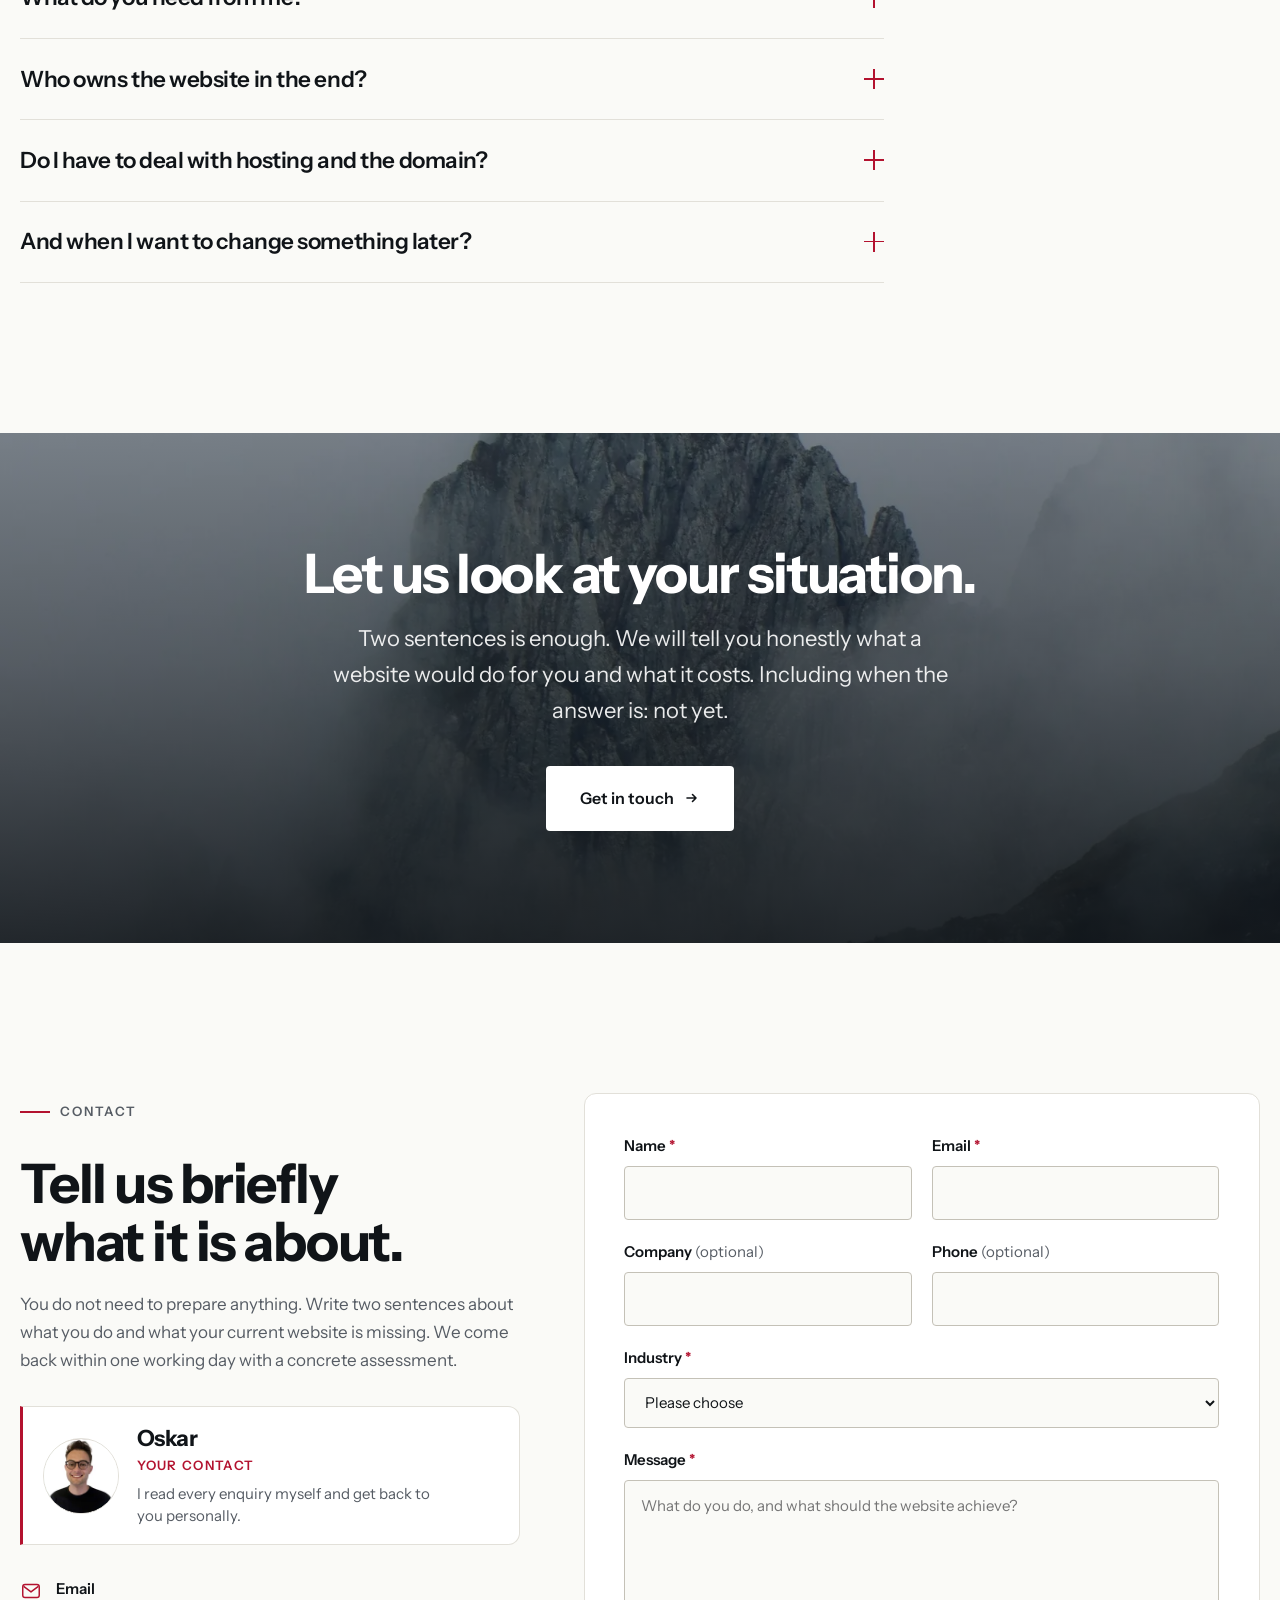
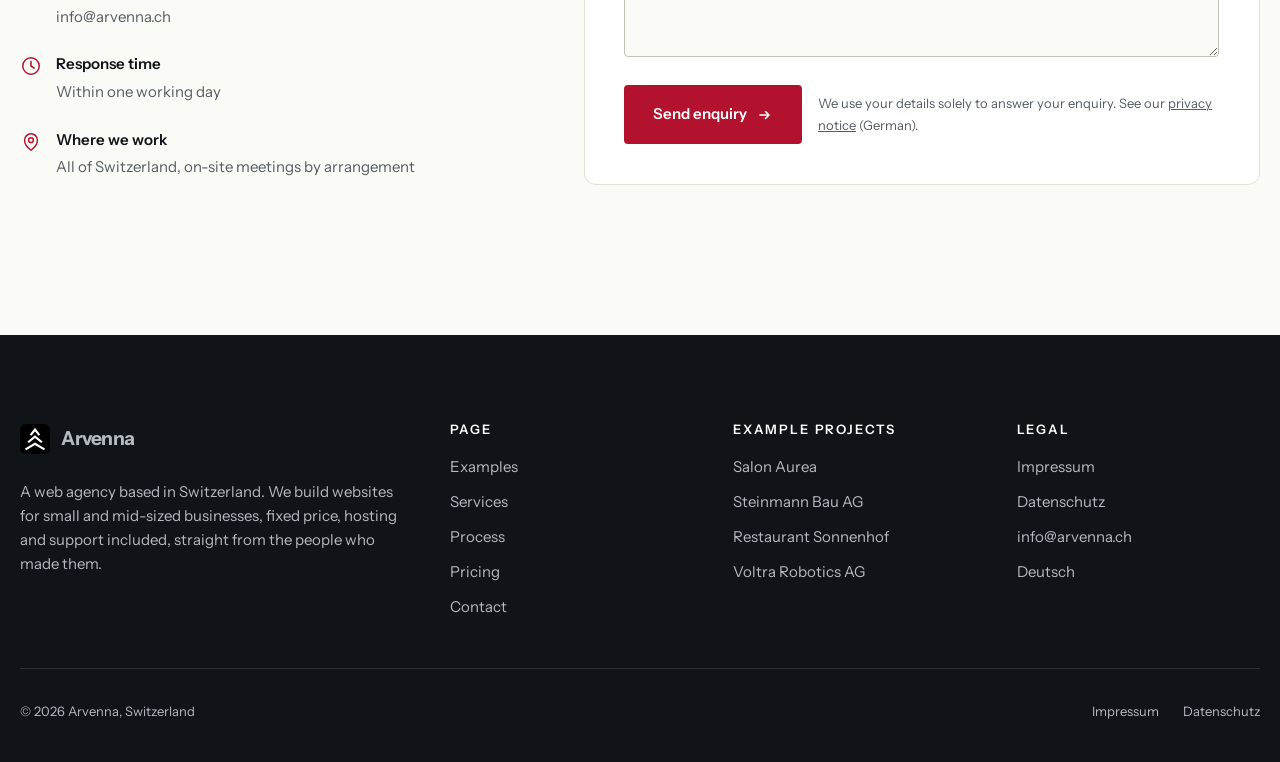
==== commit 7f3b7969: "feat: Portraet auch im Team-Abschnitt, in allen vier Sprachen Der zweite Avatar im Abschnitt Ueber u" ====
--- a/en/index.html
+++ b/en/index.html
@@ -500,8 +500,8 @@
         </article>
 
         <article class="member">
-          <div class="avatar" aria-hidden="true">
-            <svg viewBox="0 0 78 78"><circle cx="39" cy="39" r="38" fill="#FFFFFF" stroke="#E2E0D9"/><g fill="none" stroke="#101418" stroke-width="2.4" stroke-linecap="square"><circle cx="39" cy="33" r="9"/><path d="M23 56c3.5-7.5 9.5-11 16-11s12.5 3.5 16 11"/></g></svg>
+          <div class="avatar">
+            <div class="ph" style="background-image:url([data-uri])"><img src="../assets/img/team/oskar-160.webp" srcset="../assets/img/team/oskar-160.webp 160w, ../assets/img/team/oskar-320.webp 320w" sizes="78px" width="160" height="160" loading="lazy" decoding="async" alt="Oskar, advice and contact at Arvenna"></div>
           </div>
           <div>
             <h3>Advice and contact</h3>
--- a/assets/css/main.css
+++ b/assets/css/main.css
@@ -963,6 +963,9 @@
 }
 
 .avatar svg { width: 78px; height: 78px; }
+
+/* An avatar slot can hold a real portrait instead of the drawn mark. */
+.avatar > .ph { width: 100%; height: 100%; border-radius: 50%; background-size: cover; }
 .member h3 { font-size: var(--step-h3); margin-bottom: 0.2rem; }
 .member-role { font-size: var(--step-micro); font-weight: 600; letter-spacing: 0.1em; text-transform: uppercase; color: var(--accent); margin-bottom: 0.7rem; }
 .member p { font-size: var(--step-small); color: var(--muted); }
